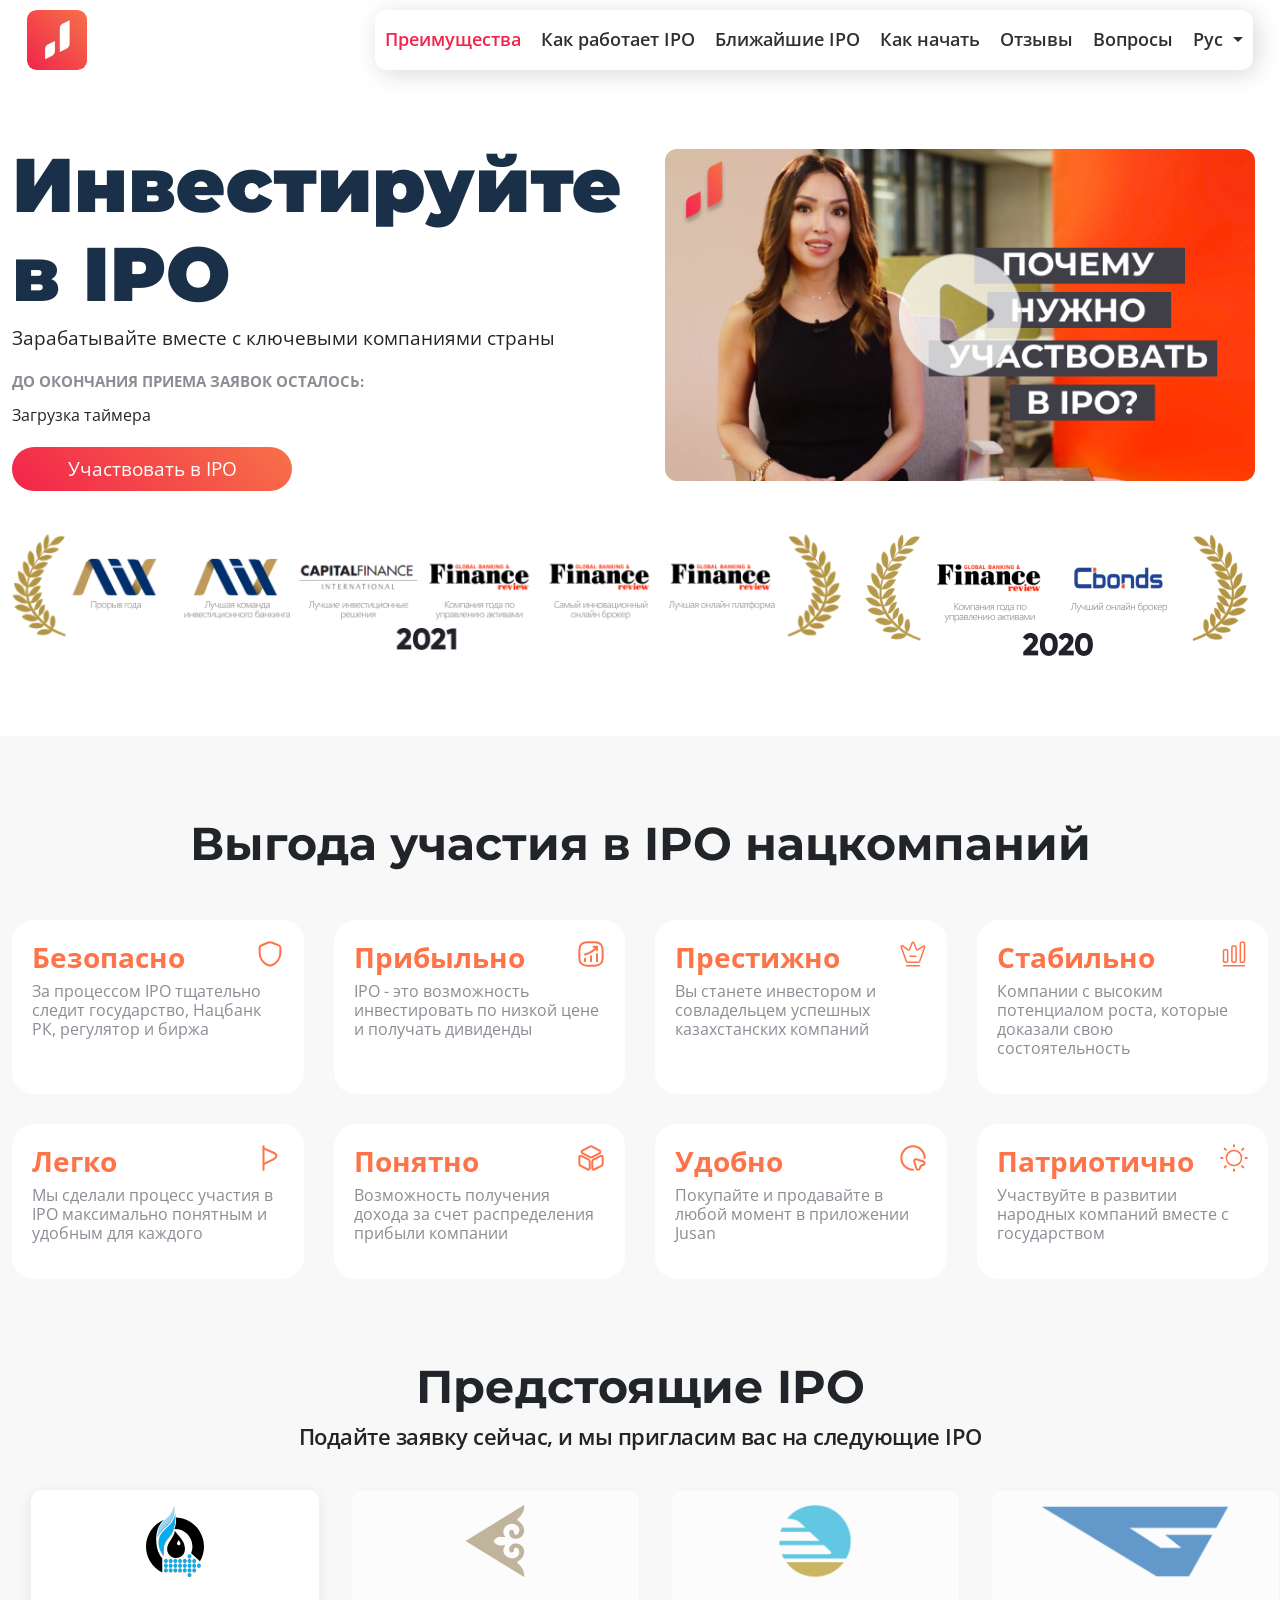
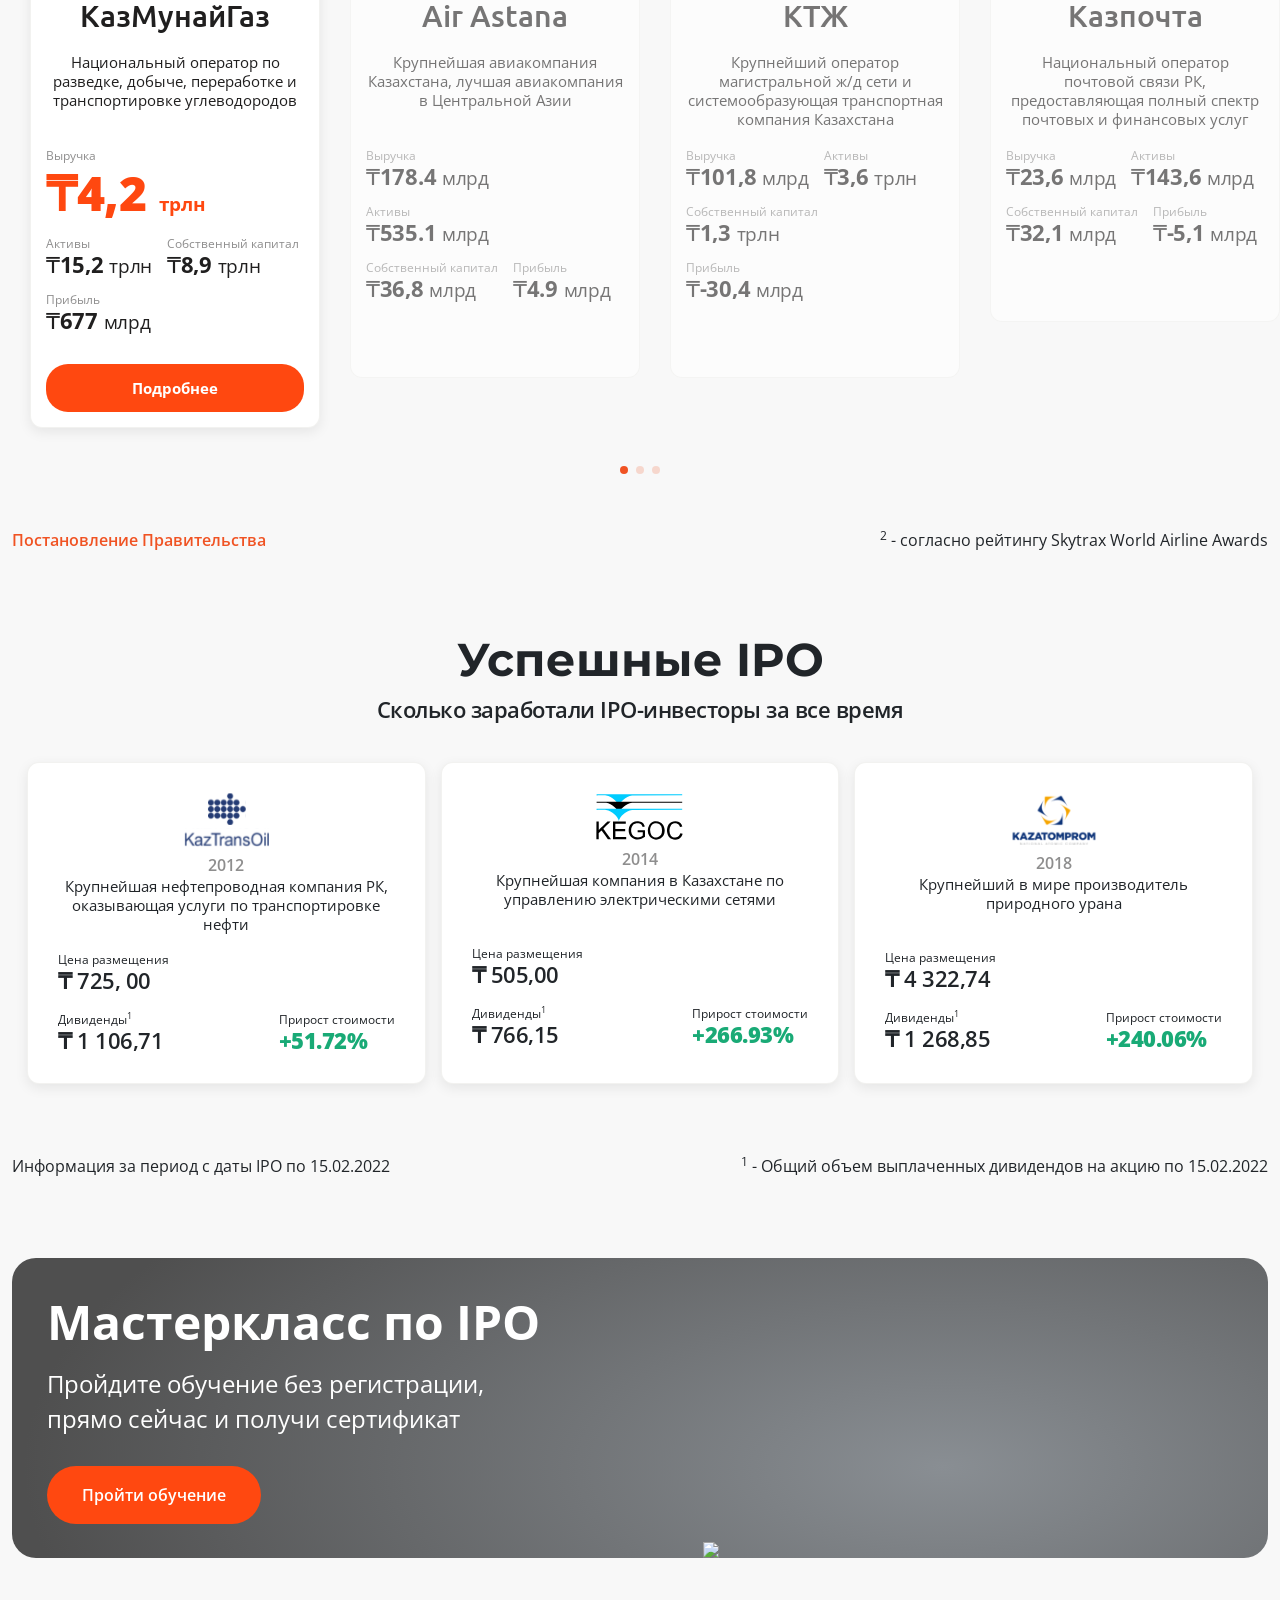
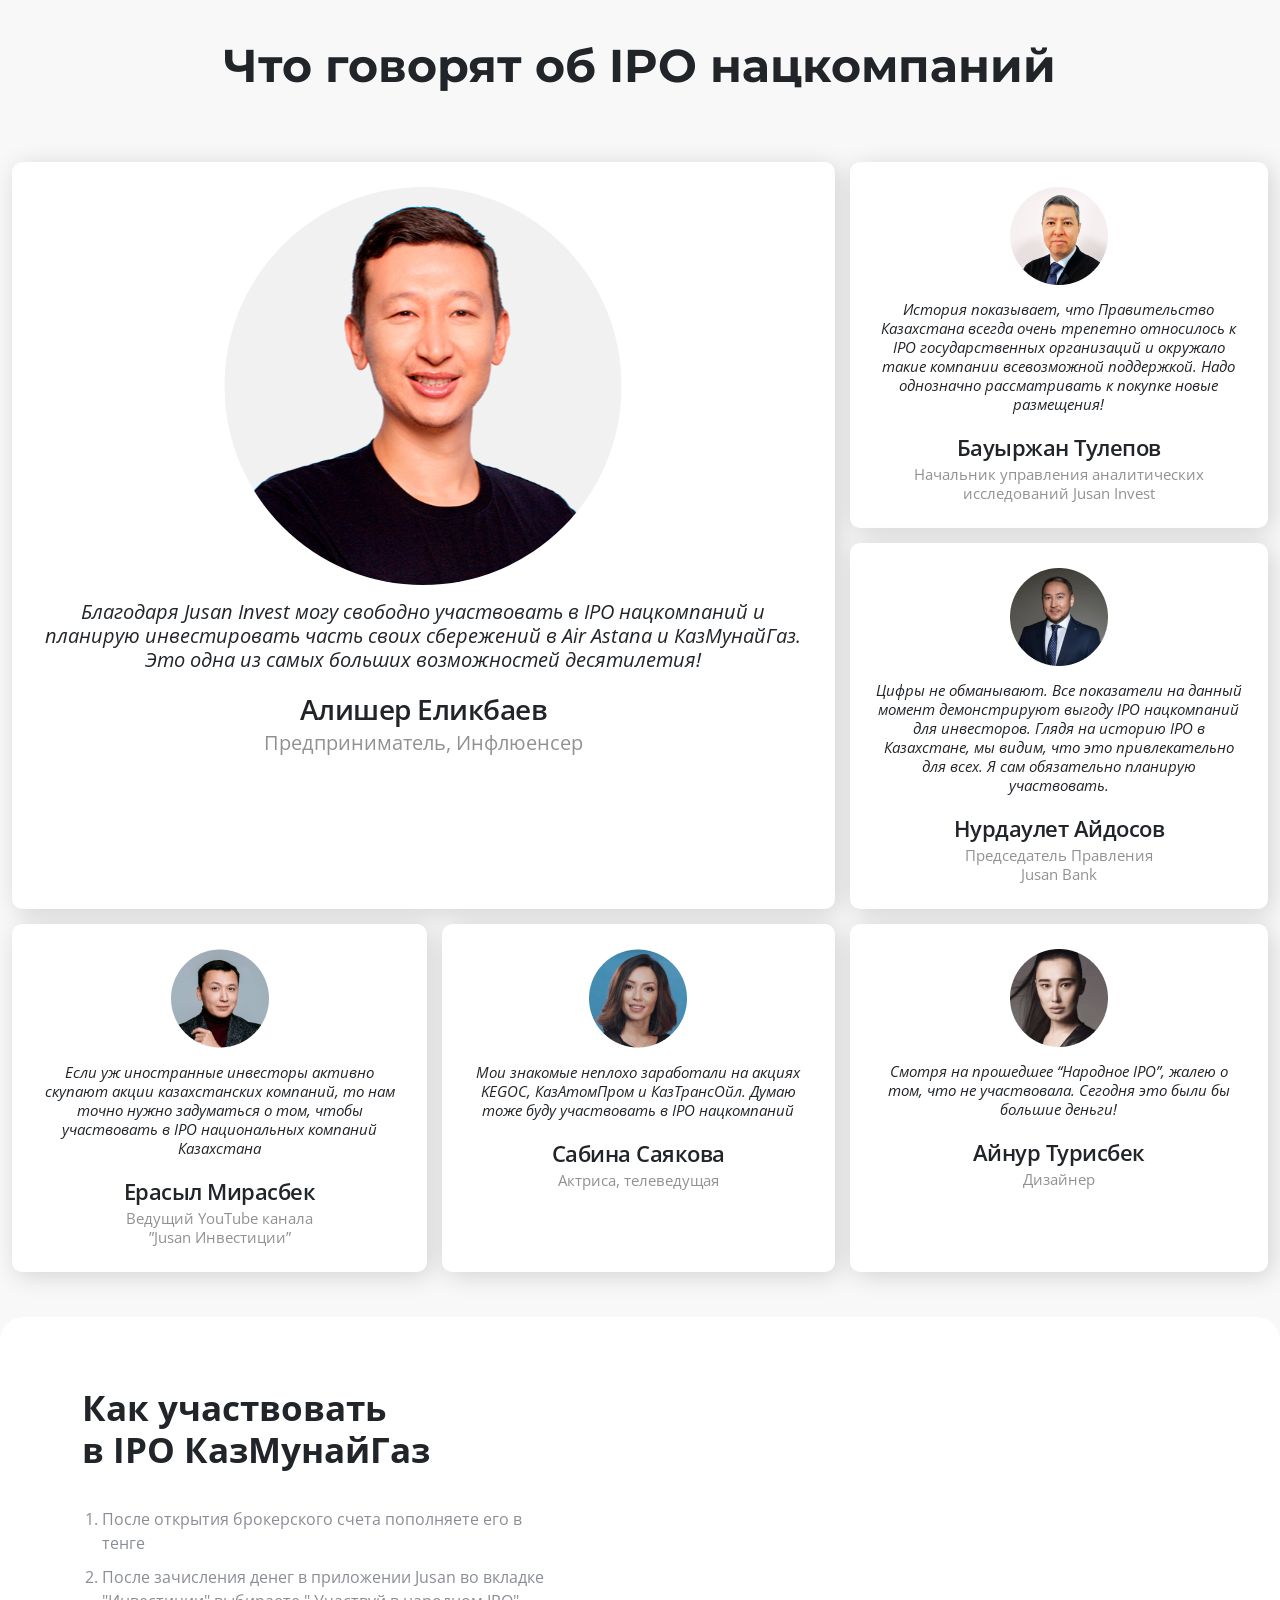
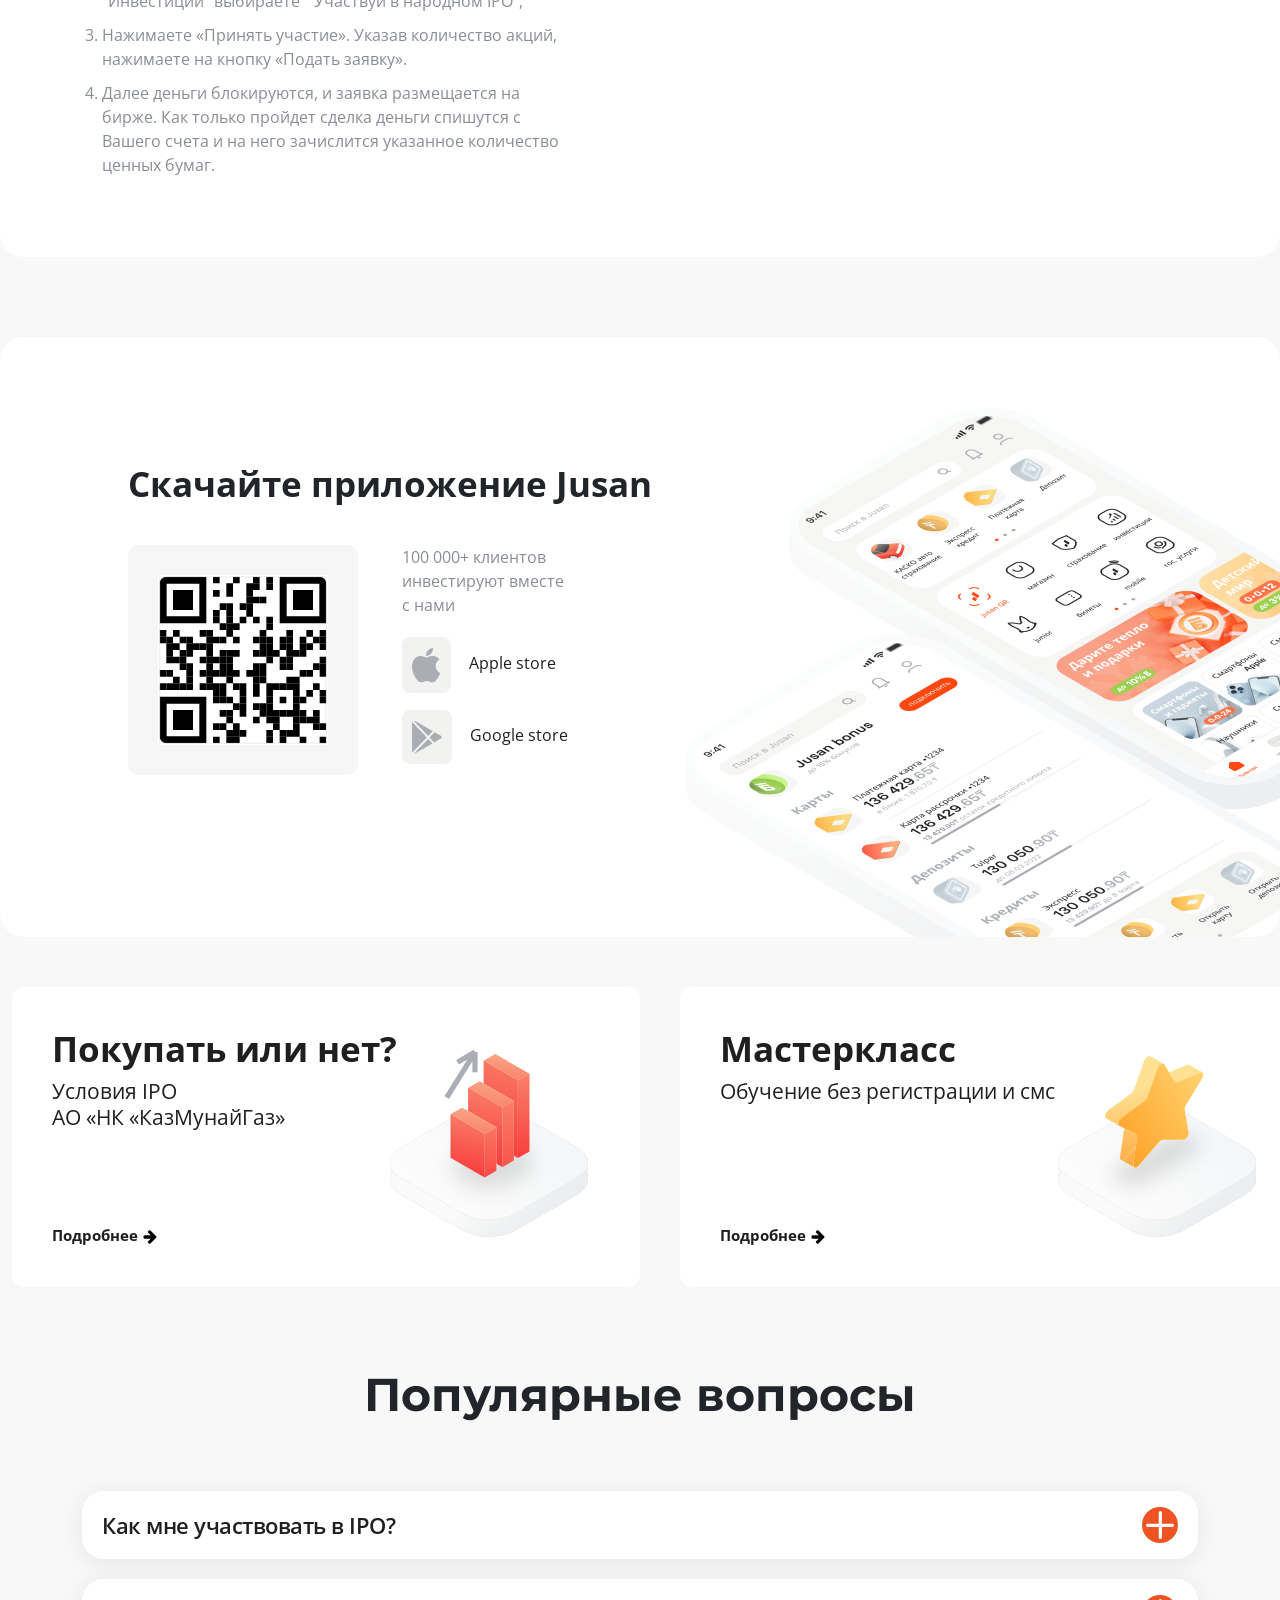
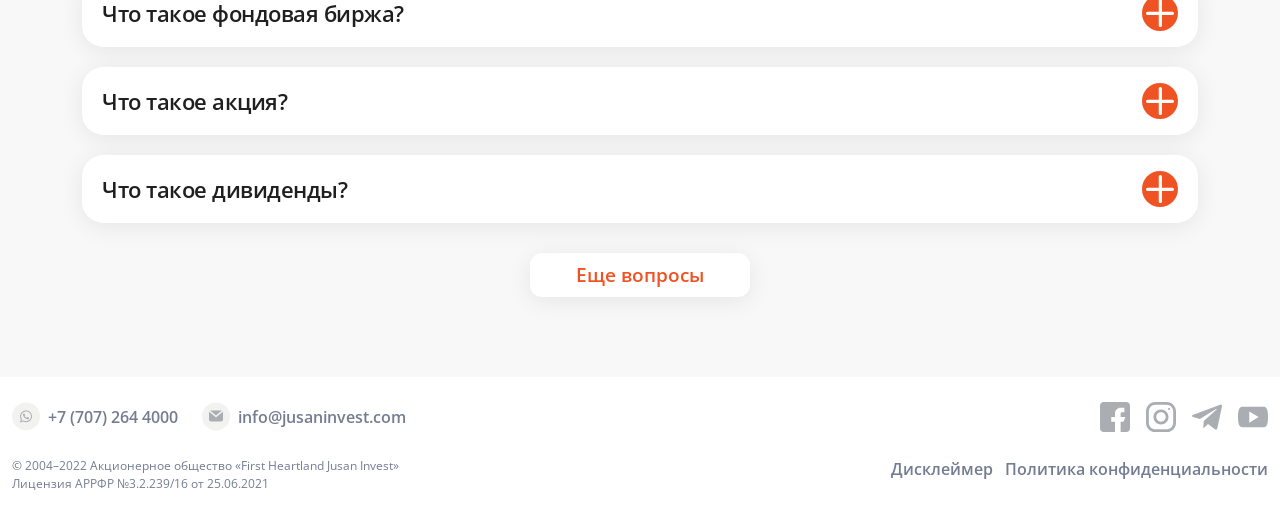
==== index.html @ 0bd51631 "countcountdown up" ====
<!DOCTYPE html>
<html lang="ru">
<head>
    <meta charset="UTF-8">
    <meta http-equiv="X-UA-Compatible" content="IE=edge">
    <meta name="viewport" content="width=device-width, initial-scale=1.0">
	<title>IPO АО «Самрук-Қазына» | Инвестируйте в IPO в Казахстане вместе с Jusan Invest</title>
    <meta name="description" content="Участвуйте в народном IPO и зарабатывайте деньги вместе с ключевыми компаниями страны" />
    <link rel="shortcut icon" href="assets/images/logo/favicon.ico" type="image/png">    
    <link href="https://fonts.googleapis.com/css2?family=Montserrat:ital,wght@0,100;0,200;0,300;0,400;0,500;0,600;0,700;0,800;0,900;1,100;1,200;1,300;1,400;1,500;1,600;1,700;1,800;1,900&amp;family=Roboto:ital,wght@0,100;0,300;0,400;0,500;0,700;0,900;1,100;1,300;1,400;1,500;1,700;1,900&amp;display=swap" rel="stylesheet">
    <link href="https://fonts.googleapis.com/css2?family=Open+Sans:ital,wght@0,300;0,400;0,600;0,700;0,800;1,300;1,400;1,600;1,700;1,800&amp;family=Ubuntu:ital,wght@0,300;0,400;0,500;0,700;1,300;1,400;1,500;1,700&amp;display=swap" rel="stylesheet">
    <link rel="stylesheet" href="styles/fonts.css">
    <link rel="stylesheet" href="styles/menu.css">
    <link rel="stylesheet" href="styles/style.css">
    <link rel="stylesheet" href="styles/new-style.css">
    <link rel="stylesheet" href="styles/footer.css">
    <link href="https://cdn.jsdelivr.net/npm/bootstrap@5.0.2/dist/css/bootstrap.min.css" rel="stylesheet" integrity="sha384-EVSTQN3/azprG1Anm3QDgpJLIm9Nao0Yz1ztcQTwFspd3yD65VohhpuuCOmLASjC" crossorigin="anonymous">
    <!-- Link Swiper's CSS -->
    <link rel="stylesheet" href="https://unpkg.com/swiper/swiper-bundle.min.css"/>

</head>

<body>
    <header>
    <!-- start header -->
        <div class="container-fluid">
            <div class="grt-menu-row">
                <div class="grt-menu-logo">
                    <a href="/" class="grt-logo"><img src="assets/images/logo/logo-header.svg"></a>
                </div>
                <div class="grt-menu-right">
                    <nav>
                        <button class="grt-mobile-button">
                            <span class="line1"></span><span class="line2"></span><span class="line3"></span>
                        </button>
                        <ul class="grt-menu">
                            <li><a href="#benefits">Преимущества</a></li>
                            <li><a href="#how">Как работает IPO</a></li>
                            <li><a href="#forthcoming">Ближайшие IPO</a></li>
                            <!-- <li><a href="#study">Обучение</a></li> -->
                            <li><a href="#start">Как начать</a></li>								
                            <li><a href="#review">Отзывы</a></li>								
                            <li><a href="#faq">Вопросы</a></li>
                            <li class="dropdown-mobile">
                                <a class="dropdown-item active-drop" href="/">Рус</a>
                                <a class="dropdown-item" href="/kz/">Қаз</a>
                            </li>
                            <li class="dropdown">
                                <a class="dropdown-toggle" type="button" id="dropdownMenuButton1" data-bs-toggle="dropdown" aria-expanded="false">
                                Рус
                                </a>
                                <ul class="dropdown-menu" aria-labelledby="dropdownMenuButton1">
                                <li><a class="dropdown-item" href="/kz/">Қаз</a></li>
                                </ul>
                            </li>
                        </ul>
                    </nav>
                </div>
            </div>
        </div>
    </header>
	
    <section class="ji-section" id="benefits" style="padding-bottom:80px;">
        <div class="container-fluid ji-pt-60">
            <div class="row align-items-center">
                <div class="col-md-6">
                    <h1 class="ji-title-h1 ji-text-blue">Инвестируйте в IPO</h1>
                    <div class="ji-text-21 ji-mb-20">
                        Зарабатывайте вместе с ключевыми компаниями страны
                    </div>
                    <div class="darkGrey txt-amount title-countdown"><strong style="text-transform: uppercase;">До окончания приема заявок осталось:</strong></div>
                      <div>Загрузка таймера</div>
                    <a href="#start" class="ji-button ji-text-21 m-button">Участвовать в IPO</a>
                </div>
                <div class="col-md-6">
                   <div class="ji-image">
                       <!-- Button trigger modal -->
                       <button type="button" class="btn" data-bs-toggle="modal" data-bs-target="#exampleModal">
                      
    <img src="assets/images/why-us.png" class=" ji-image" alt="why-us">
    <img src="assets/images/play.png" class="ji-play-icon" alt="icon-play">
                      </button>
                   </div>
                </div>
            </div>

            <!-- awards -->
            <div class="ji-pt-30">
                <div class="ji-awards-pc d-none d-md-block">
                    <div class="row">
                        <div class="col-sm-8"><img src="assets/images/2021.png" alt="award"></div>
                        <div class="col-sm-4"><img src="assets/images/2020.png" alt="award"></div>
                    </div>
                </div>
                <div class="swiper mySwiper2 d-block d-md-none">
                    <div class="swiper-wrapper ji-awards">
                        <div class="swiper-slide ji-awards__item">
                            <img class="ji-awards__img" src="../assets/images/award-1.png" alt="Awards">
                            <!-- <div class="ji-awards__text">Прорыв года</div> -->
                        </div>
                        <div class="swiper-slide ji-awards__item">
                            <img class="ji-awards__img" src="../assets/images/award-2.png" alt="Awards">
                        </div>
                        <div class="swiper-slide ji-awards__item">
                            <img class="ji-awards__img" src="../assets/images/award-3.png" alt="Awards">
                        </div>
                        <div class="swiper-slide ji-awards__item">
                            <img class="ji-awards__img" src="../assets/images/award-4.png" alt="Awards">
                        </div>
                        <div class="swiper-slide ji-awards__item">
                            <img class="ji-awards__img" src="../assets/images/award-5.png" alt="Awards">
                        </div>
                        <div class="swiper-slide ji-awards__item">
                            <img class="ji-awards__img" src="../assets/images/award-6.png" alt="Awards">
                        </div>
                        <div class="swiper-slide ji-awards__item">
                            <img class="ji-awards__img" src="../assets/images/award-7.png" alt="Awards">
                        </div>
                        <div class="swiper-slide ji-awards__item">
                            <img class="ji-awards__img" src="../assets/images/award-8.png" alt="Awards">
                        </div>
                    </div>
                    <div class="swiper-pagination"></div>
                </div>
            </div>
            
        </div>
    </section>
   
    <!-- benefits -->
    <section class="ji-section ji-bg-gray" id="how">
        <div class="container-fluid">
            <h2 class="ji-title-h2 text-center">
                Выгода участия в IPO нацкомпаний
            </h2>
            <div class="ji-benefits ji-pt-30">
                <div class="ji-benefits__item">
                    <div>
                        <h3 class="ji-title">Безопасно<img src="assets/images/safely.svg" alt="Benefits"></h3>
                        <p class="ji-text-p ji-text-grey_cl">За процессом IPO тщательно следит государство, Нацбанк РК, регулятор и биржа</p>
                    </div>
                </div>
                <div class="ji-benefits__item">
                    <div>
                        <h3 class="ji-title">Прибыльно<img src="assets/images/profitable.svg" alt="Benefits"></h3>
                        <p class="ji-text-p ji-text-grey_cl">IPO - это возможность инвестировать по низкой цене и получать дивиденды</p>
                    </div>
                </div>
                <div class="ji-benefits__item">
                    <div>
                        <h3 class="ji-title">Престижно<img src="assets/images/prestigious.svg" alt="Benefits"></h3>
                        <p class="ji-text-p ji-text-grey_cl">Вы станете инвестором и совладельцем успешных казахстанских компаний</p>
                    </div>
                </div>
                <div class="ji-benefits__item">
                    <div>
                        <h3 class="ji-title">Стабильно<img src="assets/images/stable.svg" alt="Benefits"></h3>
                        <p class="ji-text-p ji-text-grey_cl">Компании с высоким потенциалом роста, которые доказали свою состоятельность</p>
                    </div>
                </div>
                <div class="ji-benefits__item">
                    <div>
                        <h3 class="ji-title">Легко<img src="assets/images/easily.svg" alt="Benefits"></h3>
                        <p class="ji-text-p ji-text-grey_cl">Мы сделали процесс участия в IPO максимально понятным и удобным для каждого</p>
                    </div>
                </div>
                <div class="ji-benefits__item">
                    <div>
                        <h3 class="ji-title">Понятно <img src="assets/images/clear.svg" alt="Benefits"></h3>
                        <p class="ji-text-p ji-text-grey_cl">Возможность получения дохода за счет распределения прибыли компании</p>
                    </div>
                </div>
                <div class="ji-benefits__item">
                    <div>
                        <h3 class="ji-title">Удобно <img src="assets/images/comfortable.svg" alt="Benefits"></h3>
                        <p class="ji-text-p ji-text-grey_cl">Покупайте и продавайте в любой момент в приложении Jusan</p>
                    </div>
                </div>
                <div class="ji-benefits__item">
                    <div>
                        <h3 class="ji-title">Патриотично <img src="assets/images/patriotic.svg" alt="Benefits"></h3>
                        <p class="ji-text-p ji-text-grey_cl">Участвуйте в развитии народных компаний вместе с государством</p>
                    </div>
                </div>
            </div>
        </div>
    </section>

    <!-- forthcoming -->
    <section class="ji-section ji-bg-gray" id="forthcoming">
        <h2 class="ji-title-h2 text-center">
            Предстоящие IPO
        </h2>
        <div class="ji-subtitle-24 text-center ji-plr-15px">
            Подайте заявку сейчас, и мы пригласим вас на следующие IPO
        </div>
        
        <!-- <div class="ji-forthcoming"> -->
            <div class="swiper mySwiper swiper-initialized swiper-horizontal swiper-pointer-events swiper-backface-hidden">
                <div class="swiper-wrapper" id="swiper-wrapper-afa2a7c457cae548" aria-live="polite" style="transform: translate3d(0px, 0px, 0px); transition-duration: 0ms;">
                    <div class="swiper-slide ji-forthcoming__item swiper-slide-active" role="group" aria-label="2 / 6" style="width: 341.25px;">
                        <a href="#start" class="ji-companies ji-companies-active">
                            <div class="ji-mb-20 text-center">
                                <img class="ji-mb-20 ji-companies__logo" src="assets/images/forthcoming-3.svg" alt="logo">
                                <h3 class="ji-title-h3 ji-mb-20">КазМунайГаз</h3>
                                <p class="ji-companies-text ji-text-p">Национальный оператор по разведке, добыче, переработке и транспортировке углеводородов</p>
                            </div>
                            <div class="ji-companies__info">
                                <div class="ji-companies__number">
                                    <div class="ji-text-small ji-text-grey"> Выручка </div>
                                    <div class="ji-24-light ji_red"> ₸<b>4,2</b> <span class="ji-text-21">трлн</span></div>
                                </div>
                                <div class="ji-companies__number">
                                    <div class="ji-text-small ji-text-grey"> Активы </div>
                                    <div class="ji-24-light">₸<b>15,2</b> <span class="ji-text-21">трлн</span> </div>
                                </div>
                                <div class="ji-companies__number">
                                    <div class="ji-text-small ji-text-grey"> Собственный капитал </div>
                                    <div class="ji-24-light"> ₸<b>8,9</b> <span class="ji-text-21">трлн</span> </div>
                                </div>
                                <div class="ji-companies__number">
                                    <div class="ji-text-small ji-text-grey text-left">Прибыль</div>
                                    <div class="ji-24-light"> ₸<b>677</b> <span class="ji-text-21"> млрд</span> </div>
                                </div>
                            </div>
                            <div class="ji-companies__btn ji-mt-30">
                               Подробнее
                            </div>
                        </a>
                    </div>
                    <div class="swiper-slide ji-forthcoming__item swiper-slide-next" role="group" aria-label="1 / 6" style="width: 341.25px; opacity: 60%;">
                        <a href="#start" class="ji-companies">
                            <div class="ji-mb-20 text-center">
                                <img class="ji-mb-20 ji-companies__logo" src="assets/images/forthcoming-2.svg" alt="logo">
                                <h3 class="ji-title-h3 ji-mb-20">Air Astana</h3>
                                <p class="ji-companies-text ji-text-p">Крупнейшая авиакомпания Казахстана, лучшая авиакомпания в Центральной Азии</p>
                            </div>
                            <div class="ji-companies__info">
                                <div class="ji-companies__number">
                                    <div class="ji-text-small ji-text-grey"> Выручка </div>
                                    <div class="ji-24-light"> ₸<b>178.4</b> <span class="ji-text-21">млрд </span></div> 
                                </div>
                                <div class="ji-companies__number">
                                    <div class="ji-text-small ji-text-grey"> Активы </div>
                                    <div class="ji-24-light"> ₸<b>535.1</b>  <span class="ji-text-21">млрд</span> </div>
                                </div>
                            </div>
                            <div class="ji-companies__info" style="padding-top: 15px;">
                                <div class="ji-companies__number">
                                    <div class="ji-text-small ji-text-grey"> Собственный капитал </div>
                                    <div class="ji-24-light"> ₸<b>36,8</b>  <span class="ji-text-21">млрд</span></div>
                                </div>
                                <div class="ji-companies__number">
                                    <div class="ji-text-small ji-text-grey"> Прибыль </div>
                                    <div class="ji-24-light"> ₸<b>4.9</b> <span class="ji-text-21">млрд</span></div>
                                </div>
                            </div>
                            <div class="ji-companies__btn ji-mt-30">
                                <!--Подробнее-->
                            </div>
                        </a>
                    </div>                    
                    <div class="swiper-slide ji-forthcoming__item" role="group" aria-label="3 / 6" style="width: 341.25px; opacity: 60%;">
                        <a href="#start" class="ji-companies">
                            <div class="ji-mb-20 text-center">
                                <img class="ji-mb-20 ji-companies__logo" src="assets/images/Kazakhstan_Temir_Zholy_Logo.svg" alt="logo">
                                <h3 class="ji-title-h3 ji-mb-20">КТЖ</h3>
                                <p class="ji-companies-text ji-text-p">Крупнейший оператор магистральной ж/д сети и системообразующая транспортная компания Казахстана</p>
                            </div>
                            <div class="ji-companies__info">
                                <div class="ji-companies__number">
                                    <div class="ji-text-small ji-text-grey"> Выручка</div>
                                    <div class="ji-24-light"> ₸<b>101,8</b> <span class="ji-text-21">млрд</span> </div>
                                </div>
                                <div class="ji-companies__number">
                                    <div class="ji-text-small ji-text-grey"> Активы </div>
                                    <div class="ji-24-light">₸<b>3,6</b> <span class="ji-text-21">трлн</span> </div>
                                </div>
                                <div class="ji-companies__number">
                                    <div class="ji-text-small ji-text-grey"> Собственный капитал</div>
                                    <div class="ji-24-light">₸<b>1,3</b> <span class="ji-text-21">трлн</span> </div>
                                </div>
                                <div class="ji-companies__number">
                                    <div class="ji-text-small ji-text-grey"> Прибыль </div>
                                    <div class="ji-24-light">₸<b>-30,4</b>  <span class="ji-text-21"> млрд </span> </div>
                                </div>
                            </div>
                            <div class="ji-companies__btn ji-mt-30">
                                <!--Ожидается в 2023-->
                            </div>
                        </a>
                    </div>            
                    <div class="swiper-slide ji-forthcoming__item" role="group" aria-label="4 / 6" style="width: 341.25px; opacity: 60%;">
                        <a href="#start" class="ji-companies">
                            <div class="ji-mb-20 text-center">
                                <img class="ji-mb-20 ji-companies__logo" src="assets/images/kazpost.svg" alt="logo">
                                <h3 class="ji-title-h3 ji-mb-20">Казпочта</h3>
                                <p class="ji-companies-text ji-text-p">Национальный оператор почтовой связи РК, предоставляющая полный спектр почтовых и финансовых услуг</p>
                            </div>
                            <div class="ji-companies__info">
                                <div class="ji-companies__number">
                                    <div class="ji-text-small ji-text-grey"> Выручка</div>
                                    <div class="ji-24-light"> ₸<b>23,6</b> <span class="ji-text-21">млрд</span></div>
                                </div>
                                <div class="ji-companies__number">
                                    <div class="ji-text-small ji-text-grey"> Активы </div>
                                    <div class="ji-24-light"> ₸<b>143,6</b> <span class="ji-text-21">млрд</span> </div>
                                </div>
                                <div class="ji-companies__number">
                                    <div class="ji-text-small ji-text-grey"> Собственный капитал</div>
                                    <div class="ji-24-light"> ₸<b>32,1</b> <span class="ji-text-21">млрд</span> </div>
                                </div>
                                <div class="ji-companies__number">
                                    <div class="ji-text-small ji-text-grey"> Прибыль </div>
                                    <div class="ji-24-light"> ₸<b>-5,1</b> <span class="ji-text-21">млрд</span> </div>
                                </div>
                            </div>
                            <div class="ji-companies__btn ji-mt-30">
                                <!--Ожидается в 2023-->
                            </div>
                        </a>
                    </div>            
                    <div class="swiper-slide ji-forthcoming__item" role="group" aria-label="5 / 6" style="width: 341.25px; opacity: 60%;">
                        <a href="#start" class="ji-companies">
                            <div class="ji-mb-20 text-center">
                                <img class="ji-mb-20 ji-companies__logo" src="assets/images/forthcoming-1.svg" alt="logo">
                                <h3 class="ji-title-h3 ji-mb-20">QazaqGaz</h3>
                                <p class="ji-companies-text ji-text-p">Основная газовая компания РК с крупнейшей в центрально-азиатском регионе газотранспортной сетью</p>
                            </div>
                            <div class="ji-companies__info">
                                <div class="ji-companies__number">
                                    <div class="ji-text-small ji-text-grey"> Выручка </div>
                                    <div class="ji-24-light"> ₸<b>99,5</b> <span class="ji-text-21">млрд</span> </div>
                                </div>
                                <div class="ji-companies__number">
                                    <div class="ji-text-small ji-text-grey"> Активы </div>
                                    <div class="ji-24-light">₸<b>3,1</b> <span class="ji-text-21">трлн</span> </div>
                                </div>
                                <div class="ji-companies__number">
                                    <div class="ji-text-small ji-text-grey"> Собственный капитал </div>
                                    <div class="ji-24-light"> ₸<b>1,98</b> <span class="ji-text-21">трлн</span>  </div>
                                </div>
                                <div class="ji-companies__number">
                                    <div class="ji-text-small ji-text-grey"> Прибыль</div>
                                    <div class="ji-24-light"> ₸<b>193,8</b> <span class="ji-text-21">млрд</span> </div>
                                </div>
                            </div>
                            <div class="ji-companies__btn ji-mt-30">
                                 <!--Ожидается в 2023-->
                            </div>
                        </a>
                    </div>
                    <div class="swiper-slide ji-forthcoming__item" role="group" aria-label="6 / 6" style="width: 341.25px; opacity: 60%;">
                        <a href="#start" class="ji-companies">
                            <div class="ji-mb-20 text-center">
                                <img class="ji-mb-20 ji-companies__logo" src="assets/images/samruk.svg" alt="logo">
                                <h3 class="ji-title-h3 ji-mb-20">СамрукЭнерго</h3>
                                <p class="ji-companies-text ji-text-p">Крупнейший многопрофильный энергетический холдинг по управлению электроэнергетическими активами в РК</p>
                            </div>
                            <div class="ji-companies__info">
                                <div class="ji-companies__number">
                                    <div class="ji-text-small ji-text-grey"> Выручка </div>
                                    <div class="ji-24-light"> ₸<b>49,5</b> <span class="ji-text-21">млрд</span> </div>
                                </div>
                                <div class="ji-companies__number">
                                    <div class="ji-text-small ji-text-grey"> Активы </div>
                                    <div class="ji-24-light">₸<b>933,5</b> <span class="ji-text-21">млрд</span> </div>
                                </div>
                                <div class="ji-companies__number">
                                    <div class="ji-text-small v"> Собственный капитал </div>
                                    <div class="ji-24-light"> ₸<b>523,1</b> <span class="ji-text-21">млрд</span>  </div>
                                </div>
                                <div class="ji-companies__number">
                                    <div class="ji-text-small ji-text-grey">Прибыль </div>
                                    <div class="ji-24-light"> ₸<b>22,4</b> <span class="ji-text-21">млрд</span> </div>
                                </div>
                            </div>
                            <div class="ji-companies__btn ji-mt-30">
                               <!--Ожидается в 2023-->
                            </div>
                        </a>
                    </div>
                </div>
                <div class="swiper-pagination swiper-pagination-clickable swiper-pagination-bullets swiper-pagination-horizontal"><span class="swiper-pagination-bullet swiper-pagination-bullet-active" tabindex="0" role="button" aria-label="Go to slide 1" aria-current="true"></span><span class="swiper-pagination-bullet" tabindex="0" role="button" aria-label="Go to slide 2"></span><span class="swiper-pagination-bullet" tabindex="0" role="button" aria-label="Go to slide 3"></span></div>
            <span class="swiper-notification" aria-live="assertive" aria-atomic="true"></span></div>
        <div class="container-fluid">
            <div class="d-flex justify-content-between align-items-end ji-under-grid">
                    <div class="ji-pt-30">
                        <a class="ji-link" href="https://www.akorda.kz/ru/prezident-kasym-zhomart-tokaev-provel-rasshirennoe-zasedanie-soveta-po-upravleniyu-mezhdunarodnym-finansovym-centrom-astana-161551" target="_blank">Постановление Правительства</a>
                    </div>                  
                    <div>
                        <sup>2</sup> - согласно рейтингу Skytrax World Airline Awards
                    </div>
            </div>
        </div>
    </section>

    <!-- success -->
    <section class="ji-bg-gray ji-section">
        <h2 class="ji-title-h2 text-center">Успешные IPO</h2>
        <div class="ji-subtitle-24 text-center ji-plr-15px">
            Сколько заработали IPO-инвесторы за все время
        </div>
        <div class="container-fluid">

        <div class="ji-success ji-pt-30 ji-pb-30">
            <div class="ji-success__item ji-companies ji-companies-active">
                <div class="text-center">
                    <!--<img src="assets/images/kazTransOil-graph.png" alt="graph">-->
                    <img src="assets/images/kazTransOil.svg" alt="logo">
                    <div class="ji-text-gray">2012</div>
                    <p class="ji-companies-text ji-text-p">Крупнейшая нефтепроводная компания РК, оказывающая услуги по транспортировке нефти </p>
                </div>
                
                <div class="ji-companies__info ji-mb-20">
                    <div class="ji-companies__number">
                        <div class="ji-text-small"> Цена размещения </div>
                        <div class="ji-subtitle-24">₸ 725, 00 </div>
                    </div>
                    <div class="ji-companies__number">
                      
                    </div>
                </div>
                <div class="ji-companies__info">
                    <div class="ji-companies__number">
                        <div class="ji-text-small"> Дивиденды<sup>1</sup> </div>
                        <div class="ji-subtitle-24"> ₸ 1 106,71 </div>
                    </div>
                    <div class="ji-companies__number">
                        <div class="ji-text-small"> Прирост стоимости </div>
                        <div class="ji-subtitle-24 ji-text-green"> <b>+51.72%</b> </div>
                    </div>
                </div>
            </div>
            <div class="ji-success__item ji-companies ji-companies-active">
                <div class="text-center">
                    <!--<img src="assets/images/kegoc-graph.png" alt="graph">-->
                    <img src="assets/images/kegoc.svg" alt="logo">
                    <div class="ji-text-gray">2014</div>
                    <p class="ji-companies-text ji-text-p">Крупнейшая компания в Казахстане по управлению электрическими сетями</p>
                </div>
                <div class="ji-companies__info ji-mb-20">
                    <div class="ji-companies__number">
                        <div class="ji-text-small"> Цена размещения </div>
                        <div class="ji-subtitle-24">₸ 505,00 </div>
                    </div>
                    <div class="ji-companies__number">
                      
                    </div>
                </div>
                <div class="ji-companies__info">
                    <div class="ji-companies__number">
                        <div class="ji-text-small"> Дивиденды<sup>1</sup> </div>
                        <div class="ji-subtitle-24"> ₸ 766,15 </div>
                    </div>
                    <div class="ji-companies__number">
                        <div class="ji-text-small"> Прирост стоимости </div>
                        <div class="ji-subtitle-24 ji-text-green"> <b>+266.93% </b> </div>
                    </div>
                </div>
            </div>
            <div class="ji-success__item ji-companies ji-companies-active">
                <div class="text-center">                    
                    <!-- <img src="assets/images/kazatomprom-graph.png" alt="graph"> -->
                    <img src="assets/images/kazatomprom.svg" alt="logo">
                    <div class="ji-text-gray">2018</div>
                    <p class="ji-companies-text ji-text-p">Крупнейший в мире производитель природного урана</p>
                </div>
                <div class="ji-companies__info ji-mb-20">
                    <div class="ji-companies__number">
                        <div class="ji-text-small"> Цена размещения </div>
                        <div class="ji-subtitle-24">₸ 4 322,74 </div>
                    </div>
                    <div class="ji-companies__number">
                      
                    </div>
                </div>
                <div class="ji-companies__info">
                    <div class="ji-companies__number">
                        <div class="ji-text-small"> Дивиденды<sup>1</sup> </div>
                        <div class="ji-subtitle-24">₸ 1 268,85 </div>
                    </div>
                    <div class="ji-companies__number">
                        <div class="ji-text-small"> Прирост стоимости </div>
                        <div class="ji-subtitle-24 ji-text-green"> <b>+240.06% </b> </div>
                    </div>
                </div>
            </div>
            <!-- <div class="ji-success__item ji-companies ji-companies-active">
                <div class="ji-mb-20 text-center">
                    <img src="assets/images/kaspi-graph.png" alt="graph">
                    <img src="assets/images/kaspi.svg" alt="logo">
                    <div class="ji-text-gray">2020</div>
                    <p class="ji-companies-text ji-text-p">Крупнейший транспортировщик электричества в Казахстане с колоссальным потенциалом роста</p>
                </div>
                <div class="ji-companies__info">
                    <div class="ji-companies__number">
                        <div class="ji-text-small"> Дивиденды </div>
                        <div class="ji-subtitle-24"> ₸ XX,YY </div>
                    </div>
                    <div class="ji-companies__number">
                        <div class="ji-text-small"> Прирост стоимости </div>
                        <div class="ji-subtitle-24 ji-text-green"> +154.81% </div>
                    </div>
                </div>
            </div> -->
        </div>
        </div>
        <div class="container-fluid">
            <div class="d-flex justify-content-between align-items-end ji-under-grid">
                    <div class="ji-pt-30">
                        Информация за период с даты IPO по 15.02.2022
                    </div>                  
                    <div>
                        <sup>1</sup> - Общий объем выплаченных дивидендов на акцию по 15.02.2022
                    </div>
            </div>
        </div>
    </section>

    <section class="ji-section ji-bg-gray">
        <div class="container-fluid">
            <div class="home-services-wrapper">
                <a href="https://edu.jusaninvest.kz/" class="services-section-item" id="services-section-item-1" target="_blank">
                <div class="services-section-item-top"><h3 class="service-title fw-bold">Мастеркласс по IPO</h3>
                    <div class="service-subtitle in-service-subtitle">Пройдите обучение без регистрации, 
                        прямо сейчас и получи сертификат</div>
                </div>
            <div class="in-service-item-btn"> Пройти обучение</div>
            <img src="https://jusan.kz/file-server/filename?dir=services&amp;filename=business.webp" class="services-pic"></a>
          </div>
        </div>
      </section>

    <!-- study -->
    <!-- <section class="ji-section" id="study">
        <div class="ji-study">
            <div class="d-flex align-items-center justify-content-between">
                <div class="offset-lg-2 col-lg-4 offset-md-0 col-md-6">
                    <h2 class="ji-title-h2 ji-mb-20">Обучение инвестированию</h2>
                    <ul class="ji-mb-20 ji-subtitle-24">
                        <li>Пройди бесплатный курс в Jusan Academy,</li>
                        <li> Получи сертификат о прохождении курса</li>
                        <li>Заработай ценные бумаги в подарок</li>
                    </ul>
                    <a href="#form" class="ji-button"><b>Оставить заявку</b></a>
                </div>
                <div class="col-lg-6 col-md-6" style="text-align: right;">
                    <picture>
                        <source srcset="assets/images/certificate.png" media="(min-width:768px)">
                        <source srcset="assets/images/certificate-1.png" media="(max-width:768px)">
                        <img src="image.png" alt="phonesGroup">
                    </picture>
                </div>
            </div>
        </div>
    </section> -->

    <!-- review -->
    <section class="ji-section ji-bg-gray" id="review">
        <div class="container-fluid">
            <h2 class="ji-title-h2 text-center ji-plr-15px">Что говорят об IPO нацкомпаний</h2>
             <div class="ji-review ji-pt-60">
                <div class="ji-review__item ji-review__item-1">
                    <div class="ji-review__img"><img src="assets/images/avatar/elikbaev.svg" alt="avatar" /> </div>
                    <div class="ji-text-p">
                        <i>Благодаря Jusan Invest могу свободно участвовать в IPO нацкомпаний и планирую инвестировать часть своих сбережений в Air Astana и КазМунайГаз. Это одна из самых больших возможностей десятилетия!</i>
                    </div>
                    <div class="ji-subtitle-24">Алишер Еликбаев</div>
                    <div class="ji-text-p ji-text-grey">Предприниматель, Инфлюенсер</div>
                </div>
                <div class="ji-review__item ji-review__item-2">
                    <div class="ji-review__img"> <img src="assets/images/avatar/tulepov.png" alt="avatar"> </div>
                    <div class="ji-text-p">
                        <i>История показывает, что Правительство Казахстана всегда очень трепетно относилось к IPO государственных организаций и окружало такие компании всевозможной поддержкой. Надо однозначно рассматривать к покупке новые размещения!</i>
                    </div>
                    <div class="ji-subtitle-24">Бауыржан Тулепов</div>
                    <div class="ji-text-p ji-text-grey">Начальник управления аналитических <br> исследований Jusan Invest</div>
                </div>
                <div class="ji-review__item ji-review__item-3">
                    <div>
                        <div class="ji-review__img"> <img src="assets/images/avatar/aidossov.png" alt="avatar"> </div>
                    <div class="ji-text-p">
                        <i>Цифры не обманывают. Все показатели на данный момент демонстрируют выгоду IPO нацкомпаний для инвесторов. Глядя на историю IPO в Казахстане, мы видим, что это привлекательно для всех. Я сам обязательно планирую участвовать.</i>
                    </div>
                    <div class="ji-subtitle-24">Нурдаулет Айдосов</div>
                    <div class="ji-text-p ji-text-grey">Председатель Правления <br> Jusan Bank</div>
                    </div>
                </div>
                <div class="ji-review__item ji-review__item-4">
                    <div class="ji-review__img"> <img src="assets/images/avatar/mirasbekov.png" alt="avatar"> </div>
                    <div class="ji-text-p">
                        <i>Если уж иностранные инвесторы активно скупают акции казахстанских компаний, то нам точно нужно задуматься о том, чтобы участвовать в IPO национальных компаний Казахстана</i>
                    </div>
                    <div class="ji-subtitle-24">Ерасыл Мирасбек</div>
                    <div class="ji-text-p ji-text-grey">Ведущий YouTube канала <br> ”Jusan Инвестиции”</div>
                </div>
                <div class="ji-review__item ji-review__item-5">
                    <div class="ji-review__img"> <img src="assets/images/avatar/sayakova.png" alt="avatar"> </div>
                    <div class="ji-text-p">
                        <i>Мои знакомые неплохо заработали на акциях KEGOC, КазАтомПром и КазТрансОйл. Думаю тоже буду участвовать в IPO нацкомпаний</i>
                    </div>
                    <div class="ji-subtitle-24">Сабина Саякова</div>
                    <div class="ji-text-p ji-text-grey">Актриса, телеведущая</div>
                </div>
                <div class="ji-review__item ji-review__item-6">
                    <div class="ji-review__img"> <img src="assets/images/avatar/turisbek.png" alt="avatar"> </div>
                    <div class="ji-text-p">
                        <i>Смотря на прошедшее “Народное IPO”, жалею о том, что не участвовала. Сегодня это были бы большие деньги!</i>
                    </div>
                    <div class="ji-subtitle-24">Айнур Турисбек</div>
                    <div class="ji-text-p ji-text-grey">Дизайнер</div>
                </div>
            </div>
        </div>
    </section>

    <!-- video -->
    <section class="ji-bg-gray" id="start">
        <div class="container-fluid ji-bg-gray bg-wht-color ">
            <div class="ji-inherit block-how">
                <div style="padding-right: 40px;">
                    <div class="fw-bold block-text-how">Как участвовать<br>в IPO КазМунайГаз</div>
                    <div>
                        <ol>
                            <li>После открытия брокерского счета пополняете его в тенге</li>
                            <li>После зачисления денег в приложении Jusan во вкладке "Инвестиции" выбираете " Участвуй в народном IPO", </li>
                            <li>Нажимаете «Принять участие». Указав количество акций, нажимаете на кнопку «Подать заявку». </li>
                            <li>Далее деньги блокируются, и заявка размещается на бирже. Как только пройдет сделка деньги спишутся с Вашего счета и на него зачислится указанное количество ценных бумаг. </li>
                        </ol>
                    </div>
                </div>
                <div class="video"><iframe src="https://www.youtube.com/embed/-T--1aZCr6A" title="Как участвовать в IPO КазМунайГаз в приложении Jusan" frameborder="0" allow="accelerometer; autoplay; clipboard-write; encrypted-media; gyroscope; picture-in-picture" allowfullscreen></iframe></div>
            </div>
          </div>
      </section>

        <!-- steps -->
       <!-- <section class="passage ji-bg-gray ji-section" id="start">
            <div class="container-fluid">
                <div class="ji-title-h2 text-center">Как участвовать в IPO</div>
                <div class="item-serf-cont align-items-start dis-flex">
                    <div class="item-serf-flex"><div class="item-serf item-serf1 dis-flex">1</div><div class="text-item-srf">Скачайте приложение <br>Jusan и пройдите <br>регистрацию в разделеv «Инвестиции» </div></div><div class="border-item-srf"></div>
                    <div class="item-serf-flex"><div class="item-serf item-serf2 dis-flex">2</div> <div class="text-item-srf">Пополните <br>брокерский счет</div></div><div class="border-item-srf"></div>
                    <div class="item-serf-flex"><div class="item-serf item-serf3 dis-flex">3</div> <div class="text-item-srf">Подайте заявку<br>на покупку<br>ценных бумаг</div></div>
                </div>
            </div>    
        </section>-->
         
        <!--prilojenie-->
        <section class="ji-bg-gray ji-section">
            <div class="container-fluid ji-bg-gray bg-wht-color pril-ipo-sertf">
                <div class="dis-flex mr-bot ji-inherit ip-qr ip-qr-serf">
                  <div class="qr-block-cont">
                      <div class="fw-bold qr-block-text">Скачайте приложение Jusan</div>
                      <div class="dis-flex align-items-start jus-content">
                      <div class="qr-block qr-block-serf"> <img src="assets/images/qr-small.svg" alt="qr"></div>
                          <div class="text-pril-ipo text-pril-ipo-serf">                
                              <div class="darkGrey txt-amount">100 000+ клиентов <br>инвестируют вместе <br>с нами</div>
                              <div class="mt-20">
                              <div style="margin-bottom: 17px;"><a href="https://apps.apple.com/kz/app/j%C3%BDsan/id1441936010?utm_source=jusaninvest&amp;utm_medium=website" class="icon-sert-pril "><img src="assets/images/apple.svg" alt="">Apple store</a></div>
                              <div style="margin-bottom: 17px;"><a href="https://play.google.com/store/apps/details?id=kz.tsb.app24&amp;hl=ru&amp;utm_source=jusaninvest&amp;utm_medium=website" class="icon-sert-pril "><img src="assets/images/google-store.svg" alt="">Google store</a></div>
                              </div>
                          </div>
                      </div>
                  </div>
                </div>
              </div>
          </section>

          <!---->
          <section class="ji-bg-gray ji-section-50">
            <div class="container-fluid">
                <div class="buy-no">
                    <div class="">
                    <a href="assets/pdf/2022.11.09_КМГ.pdf" target="_blank">
                        <div class="content-block content-block_style content-block-margin">
                        <div class="content-block__text">
                        <div class="ji-h4-bold ji-main-dark">Покупать или нет?
                        </div>
                        <div class="ji-body-xs ji-gray mt-2">Условия IPO <br>АО «НК «КазМунайГаз»
                            </div>
                        </div>
                        <div class="content-block__img">
                            <img src="assets/images/growth.svg" alt="icon">
                        </div>
                        <div class="arrow-top">
                            Подробнее<svg role="img" focusable="false" aria-hidden="true" xmlns="http://www.w3.org/2000/svg" viewBox="0 0 14 14"><path d="m 12.668805,7 q 0,0.41592 -0.28498,0.7009 l -5.01412,5.01412 Q 7.069325,13 6.668805,13 6.275995,13 5.975615,12.71502 l -0.57767,-0.57766 q -0.29268,-0.29269 -0.29268,-0.7009 0,-0.40822 0.29268,-0.7009 l 2.25674,-2.25674 h -5.42233 q -0.40052,0 -0.65084,-0.28883 Q 1.331195,7.90116 1.331195,7.49294 V 6.50706 q 0,-0.40822 0.25032,-0.69705 0.25032,-0.28883 0.65084,-0.28883 h 5.42233 L 5.397945,3.25674 q -0.29268,-0.27728 -0.29268,-0.6932 0,-0.41591 0.29268,-0.69319 L 5.975615,1.29268 Q 6.268295,1 6.668805,1 q 0.40822,0 0.7009,0.29268 l 5.01412,5.01412 Q 12.668805,6.57638 12.668805,7 z"></path></svg>
                        </div>
                        </div>   
                    </a>
                    </div>       
                    <div class="">
                    <a href="https://edu.jusaninvest.kz/">
                        <div class="content-block content-block_style">
                        <div class="content-block__text">
                            <div class="ji-h4-bold ji-main-dark">Мастеркласс

                            </div>
                        <div class="ji-body-xs ji-gray mt-2">Обучение без регистрации и смс
                        </div>
                        </div>
                        <div class="content-block__img">
                            <img src="assets/images/star.svg" alt="icon">
                        </div>
                        <div class="arrow-top">
                            Подробнее<svg role="img" focusable="false" aria-hidden="true" xmlns="http://www.w3.org/2000/svg" viewBox="0 0 14 14"><path d="m 12.668805,7 q 0,0.41592 -0.28498,0.7009 l -5.01412,5.01412 Q 7.069325,13 6.668805,13 6.275995,13 5.975615,12.71502 l -0.57767,-0.57766 q -0.29268,-0.29269 -0.29268,-0.7009 0,-0.40822 0.29268,-0.7009 l 2.25674,-2.25674 h -5.42233 q -0.40052,0 -0.65084,-0.28883 Q 1.331195,7.90116 1.331195,7.49294 V 6.50706 q 0,-0.40822 0.25032,-0.69705 0.25032,-0.28883 0.65084,-0.28883 h 5.42233 L 5.397945,3.25674 q -0.29268,-0.27728 -0.29268,-0.6932 0,-0.41591 0.29268,-0.69319 L 5.975615,1.29268 Q 6.268295,1 6.668805,1 q 0.40822,0 0.7009,0.29268 l 5.01412,5.01412 Q 12.668805,6.57638 12.668805,7 z"></path></svg>
                        </div>
                        </div>  
                    </a> 
                    </div>
                </div>       
            </div>
          </section>
    

    <!-- FAQ -->
    <section class="ji-bg-gray ji-section" id="faq">
        <div class="container">
            <h2 class="ji-title-h2 text-center">Популярные вопросы</h2>
            <div class="ji-faq ji-pt-60">
                <div class="accordion accordion-flush" id="accordionFlushExample">
                    <div class="accordion-item">
                        <h3 class="accordion-header" id="flush-heading9">
                          <button class="accordion-button collapsed ji-text-blue" type="button" data-bs-toggle="collapse" data-bs-target="#flush-collapse9" aria-expanded="false" aria-controls="flush-collapse9">
                              <span class="ji-subtitle-24"> Как мне участвовать в IPO?</span>
                          </button>
                        </h3>
                        <div id="flush-collapse9" class="accordion-collapse collapse" aria-labelledby="flush-heading9" data-bs-parent="#accordionFlushExample">
                          <div class="accordion-body ji-text-21">
                                <p class="ji-text-p ji-text-gray">Обновлен 09.11.22</p>
                              <p>Для участия в IPO Вам необходимо иметь брокерский счет Jusan Invest и мобильное приложение Jusan. Подача заявки на открытие счета займет не более 5 минут.</p>
                              <p>Далее процесс покупки акций выглядит очень просто: после открытия брокерского счета Вы пополняете его в тенге, после зачисления денег в приложении Jusan во вкладке "Инвестиции" выбираете " Участвуй в народном IPO", нажимаете «Принять участие». Указав сумму инвестиций, нажимаете на кнопку «Подать заявку», сверив параметры заказа нажимаете «Подтвердить». Далее деньги блокируются, заявка принимается в работу, и размещается на бирже в ее торговые часы. Как только пройдет сделка деньги спишутся с Вашего счета и на него зачислится указанное количество ценных бумаг. В этот же момент Вы становитесь инвестором и обладателем акций АО «НК «КазМунайГаз».</p>
                           
                          </div>
                        </div>
                    </div>
                    <div class="accordion-item">
                        <h3 class="accordion-header" id="flush-heading21">
                          <button class="accordion-button collapsed ji-text-blue" type="button" data-bs-toggle="collapse" data-bs-target="#flush-collapse21" aria-expanded="false" aria-controls="flush-collapse21">
                              <span class="ji-subtitle-24">Что такое фондовая биржа?</span>
                          </button>
                        </h3>
                        <div id="flush-collapse21" class="accordion-collapse collapse" aria-labelledby="flush-heading21" data-bs-parent="#accordionFlushExample">
                          <div class="accordion-body ji-text-21">
                              <p class="ji-text-p ji-text-gray">Обновлен 1.03.22</p>
                              <p>Фондовая биржа это специально организованное место, которое предоставляет возможность покупать или продавать любые ценные бумаги (например: акции, облигации, паи и другие финансовые инструменты), она обеспечивает контроль над всеми участниками, а также гарантирует честность и быстроту осуществления сделок купли-продажи. Фондовая биржа  организовывает торговлю ценными бумагами, взаимодействуют с участниками фондового рынка и поддерживает справедливое ценообразование на рынке ценных бумаг.  
                             </p>
                             <p>Первые биржи появились на территории Европы в 15 веке – на них торговали в основном векселями и товарами. Биржи, которые торгуют исключительно ценными бумагами, появились значительно позднее. Для защиты инвесторов от недобросовестных компаний, биржи выдают лицензии на осуществление деятельности профессиональным участникам (брокерским компаниям), которые принимают непосредственного участие  в осуществлении всех биржевых сделок. Деятельность самой биржи также регулируется специальными финансовыми организациями.</p>
                          </div>
                        </div>
                    </div>  
                    <div class="accordion-item">
                        <h3 class="accordion-header" id="flush-headingOne">
                          <button class="accordion-button collapsed ji-text-blue" type="button" data-bs-toggle="collapse" data-bs-target="#flush-collapseOne" aria-expanded="false" aria-controls="flush-collapseOne">
                             <span class="ji-subtitle-24">Что такое акция? </span> 
                          </button>
                        </h3>
                        <div id="flush-collapseOne" class="accordion-collapse collapse" aria-labelledby="flush-headingOne" data-bs-parent="#accordionFlushExample">
                          <div class="accordion-body ji-text-21">
                              <p class="ji-text-p ji-text-gray">Обновлен 1.03.22</p>
                              <p>Акция - это ценная бумага, которая дает право на долю в бизнесе компании. После приобретения акции на фондовой бирже, инвестор становится одним из совладельцев компании и получает право на часть ее прибыли. Прибыль можно получать в виде дивидендов, а также дождаться роста цен на акции компании и выгодно их продать. При этом один способ получения дохода не исключает другого - можно получать дивиденды, и дожидаться роста стоимости акций, чтобы в последующем продать их по выгодной цене.</p>
                          </div>
                    </div>
                </div>
                <div class="accordion-item">
                    <h3 class="accordion-header" id="flush-headingTwo">
                        <button class="accordion-button collapsed ji-text-blue" type="button" data-bs-toggle="collapse" data-bs-target="#flush-collapseTwo" aria-expanded="false" aria-controls="flush-collapseTwo">
                            <span class="ji-subtitle-24">Что такое дивиденды? </span>
                        </button>
                    </h3>
                    <div id="flush-collapseTwo" class="accordion-collapse collapse" aria-labelledby="flush-headingTwo" data-bs-parent="#accordionFlushExample">
                        <div class="accordion-body ji-text-21">
                            <p class="ji-text-p ji-text-gray">Обновлен 1.03.22</p>
                            <p>Дивиденды — это доля от прибыли, которую компания выплачивает своим акционерам. Размер выплат на каждую акцию прописывается в дивидендной политике и утверждается на общем собрании акционеров. Дивиденды могут выплачиваться раз в год, каждые полгода или каждый квартал — всё зависит от дивидендной политики конкретной компании. Например, компания АО "Казатомпром" с момента IPO выплатила дивиденды в размере почти 1 269 тенге за 1 акцию, компания ежегодно платит дивиденды своим акционерам. </p>
                        </div>
                    </div>
                </div>
                <div class="collapse" id="collapseExample">          
                    <div class="accordion-item">
                        <h3 class="accordion-header" id="flush-heading4">
                          <button class="accordion-button collapsed ji-text-blue" type="button" data-bs-toggle="collapse" data-bs-target="#flush-collapse4" aria-expanded="false" aria-controls="flush-collapse4">
                              <span class="ji-subtitle-24"> Что такое IPO? </span>
                          </button>
                        </h3>
                        <div id="flush-collapse4" class="accordion-collapse collapse" aria-labelledby="flush-heading4" data-bs-parent="#accordionFlushExample">
                          <div class="accordion-body ji-text-21">
                            <p class="ji-text-p ji-text-gray">Обновлен 1.03.22</p>
                            <p>Initial Public Offering, или IPO, — это процесс первичного размещения акций компании на фондовом рынке. Компания предлагает инвесторам свои акции по определенной цене или в определенном диапозоне, в последующем участники фондового рынка начинают торговать этими акциями друг с другом, и цена на них может как расти, так и падать — всё зависит от финансового и операционного состояний в компании. IPO выгодно и компании, и инвесторам - бизнесу оно позволяет привлечь дополнительные инвестиции для своего развития, а инвесторам IPO позволяет стать одними из первых публичных владельцев компании и заработать на дальнейшем росте цены ее акций и на дивидендах.
                              </p>
                              <p>
                                Например, 26 июня 1992 года акции компании Starbucks начали  впервые торговаться на  бирже. В результате первичного размещения Starbucks смог привлечь дополнительный капитал на расширение и развитие, а инвесторы заработали как на дивидендах, так и на росте стоимости акций (стоимость одной акции Starbucks на 15.02.2022 составляет 94,51 долл. США.</p>
                          </div>
                        </div>
                    </div>
                    <div class="accordion-item">
                        <h3 class="accordion-header" id="flush-heading6">
                          <button class="accordion-button collapsed ji-text-blue" type="button" data-bs-toggle="collapse" data-bs-target="#flush-collapse6" aria-expanded="false" aria-controls="flush-collapse6">
                              <span class="ji-subtitle-24">Зачем компании выходят на IPO? </span>
                          </button>
                        </h3>
                        <div id="flush-collapse6" class="accordion-collapse collapse" aria-labelledby="flush-heading6" data-bs-parent="#accordionFlushExample">
                          <div class="accordion-body ji-text-21">
                            <p class="ji-text-p ji-text-gray">Обновлен 1.03.22</p>
                            <p>IPO выгодно компаниям потому что оно позволяет привлечь дополнительные инвестиции для своего развития, без увеличения кредитной нагрузки. Также после выхода на биржу компания становится более прозрачной и узнаваемой для широкого круга населения, что благоприятно отражается на ее операционных показателях. Компания после IPO должна вовремя предоставлять и публиковать свои отчеты с финансовыми и операционными  результатами,что ,в свою очередь, повышает доверие к компании.</p>
                            <p> Например, 18 мая 2012 года акции компании Facebook начали торговаться на американской бирже NASDAQ. В результате первичного размещения Facebook смог привлечь 16 млрд долл. США дополнительного капитала на развитие, а всю компанию оценили в рекордные 104 млрд долл. США</p>
                          </div>
                        </div>
                      </div>
                      <div class="accordion-item">
                        <h3 class="accordion-header" id="flush-heading7">
                          <button class="accordion-button collapsed ji-text-blue" type="button" data-bs-toggle="collapse" data-bs-target="#flush-collapse7" aria-expanded="false" aria-controls="flush-collapse7">
                              <span class="ji-subtitle-24"> Все ли компании могут выйти на IPO? </span>
                          </button>
                        </h3>
                        <div id="flush-collapse7" class="accordion-collapse collapse" aria-labelledby="flush-heading7" data-bs-parent="#accordionFlushExample">
                          <div class="accordion-body ji-text-21">
                              <p class="ji-text-p ji-text-gray">Обновлен 1.03.22</p>
                              <p>Для проведения IPO необходимы финансовые средства в том числе на оплату андеррайтера, в связи с чем компания должна иметь высокую капитализацию и стабильный доход, при этом иметь четкую долгосрочную стратегию понятную для потенциальных инвесторов, таким образом не все компаний имеют возможнсть выхода на IPO.  </p>
                          </div>
                        </div>
                      </div>
                    <div class="accordion-item">
                      <h3 class="accordion-header" id="flush-heading8">
                        <button class="accordion-button collapsed ji-text-blue" type="button" data-bs-toggle="collapse" data-bs-target="#flush-collapse8" aria-expanded="false" aria-controls="flush-collapse8">
                            <span class="ji-subtitle-24">Какие казахстанские компании выйдут на IPO в ближайшее время?</span>
                        </button>
                      </h3>
                      <div id="flush-collapse8" class="accordion-collapse collapse" aria-labelledby="flush-heading8" data-bs-parent="#accordionFlushExample">
                        <div class="accordion-body ji-text-21">
                            <p class="ji-text-p ji-text-gray">Обновлен 1.03.22</p>
                            <p>Согласно официальному ответу АО «Самрук-Қазына» в адрес некоммерческой организации «Казахстанская Ассоциация Миноритарных Акционеров», в 2022 году планируется провести IPO компаний АО «Эйр Астана» и АО «НК «КазМунайГаз», в 2023 году планируется IPO - АО «НК «QazaqGaz» и АО «НК «ҚТЖ»</p>
                        </div>
                      </div>
                    </div>
                    
                    <div class="accordion-item">
                      <h3 class="accordion-header" id="flush-heading10">
                        <button class="accordion-button collapsed ji-text-blue" type="button" data-bs-toggle="collapse" data-bs-target="#flush-collapse10" aria-expanded="false" aria-controls="flush-collapse10">
                            <span class="ji-subtitle-24">Кто может участвовать в IPO, есть ли требования к инвестору?</span>
                        </button>
                      </h3>
                      <div id="flush-collapse10" class="accordion-collapse collapse" aria-labelledby="flush-heading10" data-bs-parent="#accordionFlushExample">
                        <div class="accordion-body ji-text-21">
                              <p class="ji-text-p ji-text-gray">Обновлен 1.03.22</p>
                            <p> В IPO может участвовать любой человек, у которого имеется брокерский счет. Окрыть брокерский счет в Jusan Invest может любой гражданин Казахстана старше 18 лет или налоговый резидент Казахстана </p>
                        </div>
                      </div>
                    </div>
                    <div class="accordion-item">
                      <h3 class="accordion-header" id="flush-heading12">
                        <button class="accordion-button collapsed ji-text-blue" type="button" data-bs-toggle="collapse" data-bs-target="#flush-collapse12" aria-expanded="false" aria-controls="flush-collapse12">
                            <span class="ji-subtitle-24"> Если я сотрудник компании, могу ли я купить ее акции? </span>
                        </button>
                      </h3>
                      <div id="flush-collapse12" class="accordion-collapse collapse" aria-labelledby="flush-heading12" data-bs-parent="#accordionFlushExample">
                        <div class="accordion-body ji-text-21">
                              <p class="ji-text-p ji-text-gray">Обновлен 1.03.22</p>
                            <p> Если Вы являетесь сотрудником компании, которая впервые выпускает свои акции на фондовой бирже, Вы также можете участвовать в IPO</p>
                        </div>
                      </div>
                    </div>
                    <div class="accordion-item">
                      <h3 class="accordion-header" id="flush-heading13">
                        <button class="accordion-button collapsed ji-text-blue" type="button" data-bs-toggle="collapse" data-bs-target="#flush-collapse13" aria-expanded="false" aria-controls="flush-collapse13">
                            <span class="ji-subtitle-24"> Если я проживаю не в городе или временно нахожусь не в Казахстане, могу ли я участвовать в IPO?  </span>
                        </button>
                      </h3>
                      <div id="flush-collapse13" class="accordion-collapse collapse" aria-labelledby="flush-heading13" data-bs-parent="#accordionFlushExample">
                        <div class="accordion-body ji-text-21">
                              <p class="ji-text-p ji-text-gray">Обновлен 1.03.22</p>
                            <p>Вы можете участвовать дистанционно, для участия в IPO Вам необходимо иметь брокерский счет Jusan Invest и мобильное приложение Jusan. </p>
                            <p> Далее процесс покупки акций выглядит очень просто: вы пополняете брокерский счет деньгами, далее в приложении Jusan во вкладке "Инвестиции" выбираете нужную компанию, указываете количество акций и нажимаете на кнопку «Купить». После этого деньги списываются с вашего счета и на него приходит указанное количество ценных бумаг. В этот же момент Вы становитесь инвестором и обладателем акций выбранной Вами компании.</p>
                        </div>
                      </div>
                    </div>
                    <div class="accordion-item">
                      <h3 class="accordion-header" id="flush-heading14">
                        <button class="accordion-button collapsed ji-text-blue" type="button" data-bs-toggle="collapse" data-bs-target="#flush-collapse14" aria-expanded="false" aria-controls="flush-collapse14">
                            <span class="ji-subtitle-24"> Какая минимальная и максимальная суммы моего инвестирования в IPO?</span>
                        </button>
                      </h3>
                      <div id="flush-collapse14" class="accordion-collapse collapse" aria-labelledby="flush-heading14" data-bs-parent="#accordionFlushExample">
                        <div class="accordion-body ji-text-21">
                              <p class="ji-text-p ji-text-gray">Обновлен 1.03.22</p>
                            <p> <b>Минимальная сумма</b> инвестирования равна стоимости одной акции. Максимальная сумма инвестирования ограничивается только объёмом акций, который предлагается к приобретению. </p>
                            <p>
                                Стоимость одной акции может быть фиксирована до начала IPO, либо может быть определён диапазон её стоимости. Чаще всего, на IPO предлагается именно возможный диапазон цен на одну акцию, а конечная цена определяется уже по итогам IPO. </p>
                            <p>
                                К примеру, во время IPO KEGOC цена за акцию была фиксирована и равнялась 505 тенге. Таким образом, можно было купить одну акцию за 505 тенге, 2 акции за 1 010 тенге и так далее. </p>
                            <p>
                                При IPO Казатомпром инвесторам был предложен диапазон цен на уровне 11,6—15,4 доллара США за 1 ГДР (Глобальная Депозитарная Расписка<!--– ссылка на Что такое ГДР? -->), или за 1 акцию. По итогам размещения была установлена окончательная цена 11,6 доллара США за 1 ГДР и 4 322,74 тенге за 1 простую акцию, то есть цена реализовалась по нижней границе диапазона. В таком случае удовлетворяются заявки всех тех, кто готов был купить акцию по цене выше 11,6 доллара США.  </p>
                            <p>
                                В качестве ещё одного примера, можно рассмотреть IPO Kaspi. Диапазон цены за 1 ГДР/ акцию был установлен на уровне 28,5 – 33,75 доллара США. Цена размещения, то есть цена продажи, установилась по верхней границе диапазона и составила 33,75 доллара США за 1 ГДР/ акцию. Это означает, что спрос на акции был высокий. Заявки инвесторов, которые хотели купить акции по цене ниже, чем 33,75 доллара США, в таком случае не удовлетворяются. </p>
                            <p>
                                Однако, есть способы подачи заявок, которые позволят купить Вам акцию при любой цене, которая сложится в ходе IPO. Ваш брокер из Jusan Invest поможет Вам составить оптимальную для Вас заявку на покупку акций во время IPO.</p>
                        </div>
                      </div>
                    </div>
                    <div class="accordion-item">
                      <h3 class="accordion-header" id="flush-heading15">
                        <button class="accordion-button collapsed ji-text-blue" type="button" data-bs-toggle="collapse" data-bs-target="#flush-collapse15" aria-expanded="false" aria-controls="flush-collapse15">
                            <span class="ji-subtitle-24"> Как определить стоит ли покупать компанию? </span>
                        </button>
                      </h3>
                      <div id="flush-collapse15" class="accordion-collapse collapse" aria-labelledby="flush-heading15" data-bs-parent="#accordionFlushExample">
                        <div class="accordion-body ji-text-21">
                              <p class="ji-text-p ji-text-gray">Обновлен 1.03.22</p>
                            <p> Для определения привлекательности акций компании необходимо изучить ее финансовые показатели, рынок деятельности и перспективы развития. Также можно довериться профессиональному опыту аналитиков Jusan Invest </p>
                        </div>
                      </div>
                    </div>
                    <div class="accordion-item">
                      <h3 class="accordion-header" id="flush-heading16">
                        <button class="accordion-button collapsed ji-text-blue" type="button" data-bs-toggle="collapse" data-bs-target="#flush-collapse16" aria-expanded="false" aria-controls="flush-collapse16">
                            <span class="ji-subtitle-24"> Где я могу прочитать информацию о компании перед участием в IPO? </span>
                        </button>
                      </h3>
                      <div id="flush-collapse16" class="accordion-collapse collapse" aria-labelledby="flush-heading16" data-bs-parent="#accordionFlushExample">
                        <div class="accordion-body ji-text-21">
                              <p class="ji-text-p ji-text-gray">Обновлен 1.03.22</p>
                            <p> Вся информация о компании перед ее участием на IPO будет доступна на официальном сайте самой компании. Обычно такой раздел сайта называется "Акционерам" или IR (Investor Relations). Помимо этого, аналитики Jusan Invest будут готовить отдельные обзоры по каждой компании, которая планирует выход на IPO. Ознакомиться с аналитикой Jusan Invest можно будет также в приложении Jusan в разделе Инвестиции.</p>
                        </div>
                      </div>
                    </div>
                    <div class="accordion-item">
                      <h3 class="accordion-header" id="flush-heading17">
                        <button class="accordion-button collapsed ji-text-blue" type="button" data-bs-toggle="collapse" data-bs-target="#flush-collapse17" aria-expanded="false" aria-controls="flush-collapse17">
                            <span class="ji-subtitle-24">Могу ли я инвестировать в иностранной валюте?</span>
                        </button>
                      </h3>
                      <div id="flush-collapse17" class="accordion-collapse collapse" aria-labelledby="flush-heading17" data-bs-parent="#accordionFlushExample">
                        <div class="accordion-body ji-text-21">
                              <p class="ji-text-p ji-text-gray">Обновлен 1.03.22</p>
                            <p> Информация о возможностях инвестирования в иностранной валюте будет определена позднее</p>
                        </div>
                      </div>
                    </div>
                    <div class="accordion-item">
                      <h3 class="accordion-header" id="flush-heading18">
                        <button class="accordion-button collapsed ji-text-blue" type="button" data-bs-toggle="collapse" data-bs-target="#flush-collapse18" aria-expanded="false" aria-controls="flush-collapse18">
                            <span class="ji-subtitle-24">Гарантирует ли компания ежегодный доход?</span>
                        </button>
                      </h3>
                      <div id="flush-collapse18" class="accordion-collapse collapse" aria-labelledby="flush-heading18" data-bs-parent="#accordionFlushExample">
                        <div class="accordion-body ji-text-21">
                              <p class="ji-text-p ji-text-gray">Обновлен 1.03.22</p>
                            <p> Одним из видов дохода для держателей акций являются дивиденды. Размер выплат дивидендов на каждую акцию и частота выплат определяются в дивидендной политике и утверждаются на общем собрании акционеров. Однако, дивиденды — это необязательно. Компания может принять решение, что денежные средства нужны компании для дальнейшего развития. Если такую позицию поддержат совет директоров и общее собрание акционеров, то решение об отмене дивидендов за период будет считаться законным</p>
                        </div>
                      </div>
                    </div>
                    <div class="accordion-item">
                      <h3 class="accordion-header" id="flush-heading19">
                        <button class="accordion-button collapsed ji-text-blue" type="button" data-bs-toggle="collapse" data-bs-target="#flush-collapse19" aria-expanded="false" aria-controls="flush-collapse19">
                            <span class="ji-subtitle-24"> Как можно будет получить свой доход? </span>
                        </button>
                      </h3>
                      <div id="flush-collapse19" class="accordion-collapse collapse" aria-labelledby="flush-heading19" data-bs-parent="#accordionFlushExample">
                        <div class="accordion-body ji-text-21">
                              <p class="ji-text-p ji-text-gray">Обновлен 1.03.22</p>
                            <p>Доходом от акций считаются дивиденды. Если общее собрание акционеров компании примет решение о выплате дивидендов, то Вы тоже получите дивиденды на каждую свою акцию. Дивиденды будут поступать на Ваш брокерский счет. Далее эти денежные средства Вы сможете или инвестировать в новые ценные бумаги или перенести на свою банковскую карточку для дальнейшего обналичивания </p>
                        </div>
                      </div>
                    </div>
                    <div class="accordion-item">
                      <h3 class="accordion-header" id="flush-heading20">
                        <button class="accordion-button collapsed ji-text-blue" type="button" data-bs-toggle="collapse" data-bs-target="#flush-collapse20" aria-expanded="false" aria-controls="flush-collapse20">
                            <span class="ji-subtitle-24"> Смогу ли я участвовать в деятельности компании после покупки акций?</span>
                        </button>
                      </h3>
                      <div id="flush-collapse20" class="accordion-collapse collapse" aria-labelledby="flush-heading20" data-bs-parent="#accordionFlushExample">
                        <div class="accordion-body ji-text-21">
                              <p class="ji-text-p ji-text-gray">Обновлен 1.03.22</p>
                            <p> Акции, которые предлагают во время IPO являются простыми голосующими акциями. Это означает, что приобретая акции, Вы приобретаете право голоса в принятии решений. Если Ваша доля акций составляет менее 10% голосующих акций, то Вы миноритарный акционер.</p>
                        </div>
                      </div>
                    </div>
                    <div class="accordion-item">
                      <h3 class="accordion-header" id="flush-heading211">
                        <button class="accordion-button collapsed ji-text-blue" type="button" data-bs-toggle="collapse" data-bs-target="#flush-collapse211" aria-expanded="false" aria-controls="flush-collapse211">
                            <span class="ji-subtitle-24"> Как узнать рыночную стоимость купленных мной акций? </span>
                        </button>
                      </h3>
                      <div id="flush-collapse211" class="accordion-collapse collapse" aria-labelledby="flush-heading211" data-bs-parent="#accordionFlushExample">
                        <div class="accordion-body ji-text-21">
                              <p class="ji-text-p ji-text-gray">Обновлен 1.03.22</p>
                            <p>С момента IPO Компания становится публичной и можно ежедневно (в режиме реального времени?) отслеживать стоимость её акций. Приложение Jusan Invest позволяет сделать это наиболее удобным способом: В мобильном приложении Jusan зайдите во вкладку Инвестиции ---&gt; Посмотрите весь список ценных бумаг в разделе Избранное ---&gt; добавьте в список свою акцию и Вы сможете отслеживать  её цену</p>
                        </div>
                      </div>
                    </div>
                    <div class="accordion-item">
                      <h3 class="accordion-header" id="flush-heading22">
                        <button class="accordion-button collapsed ji-text-blue" type="button" data-bs-toggle="collapse" data-bs-target="#flush-collapse22" aria-expanded="false" aria-controls="flush-collapse22">
                            <span class="ji-subtitle-24"> Могу ли я потерять свои деньги? </span>
                        </button>
                      </h3>
                      <div id="flush-collapse22" class="accordion-collapse collapse" aria-labelledby="flush-heading22" data-bs-parent="#accordionFlushExample">
                        <div class="accordion-body ji-text-21">
                              <p class="ji-text-p ji-text-gray">Обновлен 1.03.22</p>
                            <p>К сожалению, если инвестировать в убыточную компанию, то риск потери инвестиций существует. Стоимость одной акции может оказаться ниже той, которую Вы за неё заплатили. В основном, это происходит с акциями компаний, которые находятся в начальной стадии своего развития. Компании, которые мы ожидаем к выходу на IPO в 2022-2025 гг. - это квазигосударственные компании с большими активами. Риск снижения стоимости акций таких компаний маловероятен. К примеру, на фоне начала военной операции на Украине в феврале 2022 года, упали в цене акции всех российских компаний, что было вызвано политической обстановкой и является форс-мажором.</p>
                        </div>
                      </div>
                    </div>
                    <div class="accordion-item">
                      <h3 class="accordion-header" id="flush-heading23">
                        <button class="accordion-button collapsed ji-text-blue" type="button" data-bs-toggle="collapse" data-bs-target="#flush-collapse23" aria-expanded="false" aria-controls="flush-collapse23">
                            <span class="ji-subtitle-24"> От чего зависит стоимость купленных мной акций? </span>
                        </button>
                      </h3>
                      <div id="flush-collapse23" class="accordion-collapse collapse" aria-labelledby="flush-heading23" data-bs-parent="#accordionFlushExample">
                        <div class="accordion-body ji-text-21">
                              <p class="ji-text-p ji-text-gray">Обновлен 1.03.22</p>
                            <p>Стоимость купленных Вами акций будет зависеть от операционной деятельность компании, рыночной ситуации, спроса на производимую продукцию и многих других факторов, которые непосредственно могут оказывать влияние на финансовое состояние компании. С ростом прибыли компании растёт и стоимость её акций. </p>
                        </div>
                      </div>
                    </div>
                    <div class="accordion-item">
                      <h3 class="accordion-header" id="flush-heading24">
                        <button class="accordion-button collapsed ji-text-blue" type="button" data-bs-toggle="collapse" data-bs-target="#flush-collapse24" aria-expanded="false" aria-controls="flush-collapse24">
                            <span class="ji-subtitle-24"> Смогу ли я после покупки продать акции компании быстро? </span>
                        </button>
                      </h3>
                      <div id="flush-collapse24" class="accordion-collapse collapse" aria-labelledby="flush-heading24" data-bs-parent="#accordionFlushExample">
                        <div class="accordion-body ji-text-21">
                              <p class="ji-text-p ji-text-gray">Обновлен 1.03.22</p>
                            <p> Да, Вы сможете продать свои акции после приобретения по рыночной цене. Сделать это можно подав клиентский заказ на продажу своему менеджеру в Jusan Invest или через мобильное приложение Jusan. Для этого перейдите в раздел "Инвестиции" в мобильном приложении Jusan.</p>
                        </div>
                      </div>
                    </div>
                    <div class="accordion-item">
                      <h3 class="accordion-header" id="flush-heading25">
                        <button class="accordion-button collapsed ji-text-blue" type="button" data-bs-toggle="collapse" data-bs-target="#flush-collapse25" aria-expanded="false" aria-controls="flush-collapse25">
                            <span class="ji-subtitle-24"> Могу ли я продать акции в любой момент или есть требования минимального срока владения? </span>
                        </button>
                      </h3>
                      <div id="flush-collapse25" class="accordion-collapse collapse" aria-labelledby="flush-headingThree" data-bs-parent="#accordionFlushExample">
                        <div class="accordion-body ji-text-21">
                              <p class="ji-text-p ji-text-gray">Обновлен 1.03.22</p>
                            <p> Минимального срока владения акциями нет, поэтому Вы можете продать их сразу после покупки. Быстрота конвертации акций в деньги зависит от наличия спроса и предложений на покупку и продажу этих акций – это показатель их ликвидности. К примеру, акции компаний Google, Microsoft, Amazon являются очень ливидными </p>
                        </div>
                      </div>
                    </div>
                    <div class="accordion-item">
                      <h3 class="accordion-header" id="flush-heading26">
                        <button class="accordion-button collapsed ji-text-blue" type="button" data-bs-toggle="collapse" data-bs-target="#flush-collapse26" aria-expanded="false" aria-controls="flush-collapse26">
                            <span class="ji-subtitle-24"> Куда мне обратиться, чтобы продать свои акции? </span>
                        </button>
                      </h3>
                      <div id="flush-collapse26" class="accordion-collapse collapse" aria-labelledby="flush-heading26" data-bs-parent="#accordionFlushExample">
                        <div class="accordion-body ji-text-21">
                              <p class="ji-text-p ji-text-gray">Обновлен 1.03.22</p>
                            <p>Вы сможете продать свои акции подав клиентский заказ на продажу своему менеджеру в Jusan Invest или через мобильное приложение Jusan. Для этого перейдите в раздел "Инвестиции" в мобильном приложении Jusan </p>
                        </div>
                      </div>
                    </div>
                    <div class="accordion-item">
                      <h3 class="accordion-header" id="flush-heading27">
                        <button class="accordion-button collapsed ji-text-blue" type="button" data-bs-toggle="collapse" data-bs-target="#flush-collapse27" aria-expanded="false" aria-controls="flush-collapse27">
                            <span class="ji-subtitle-24">Нужно ли платить налоги с полученного дохода </span>
                        </button>
                      </h3>
                      <div id="flush-collapse27" class="accordion-collapse collapse" aria-labelledby="flush-heading27" data-bs-parent="#accordionFlushExample">
                        <div class="accordion-body ji-text-21">
                              <p class="ji-text-p ji-text-gray">Обновлен 1.03.22</p>
                            <p>Доход, полученный на локальных фондовых биржах KASE и AIX , как от прироста стоимости акций, так и по дивидендам, не облагаются налогом. Например, Вы купили акции Казатомпром в ходе IPO в 2018 году за 4 322,74 тенге и решили продать их в 2022 году за 14 570 тенге. Ваш доход составит более 237% и Вы не будете платить налог с данного вида дохода. Более того, в 2019-2020 гг. Казатомпром выплатил Вам по 906,39 за каждую акцию в виде дивидендов. Данный доход также не будет облагаться налогом.</p>
                        </div>
                      </div>
                    </div>
                    
                </div>
                </div>
                <a class="ji-link ji-more-btn ji-text-21" data-bs-toggle="collapse" href="#collapseExample" role="button" aria-expanded="true" aria-controls="collapseExample">Еще вопросы</a>
            </div>
        </div>
    </section>


    <footer>
    <!-- start footer -->
    <!--<section class="ji-pt-60 ji-footer" id="form">
        <div class="container-fluid">
            <div class="row align-items-center">
                <div class="col-md-6">
                    <h3 class="ji-title-h3 ji-mb-20"><b>Скачайте приложение <span class="ji-text-orange">Jusan</span></b></h3>
                    <p class="ji-text-p">Напишите свой номер телефона WhatsApp, и мы отправим вам <br> ссылку на загрузку</p>
                    <form class="ji-form ji-mt-30" method="post" action="amo/amo.php">
                        <input class="ji-form__input" name="user_phone" type="text" placeholder="+7 7XX XXX XX XX" id="phone" required=""/>
                        <button type="submit" class="ji-form__btn">Отправьте ссылку</button>
                    </form>
                    <div class="ji-text-small">Нажимая на кнопку “Отправьте ссылку”, вы подтверждаете ваше  <br>
                        <a class="ji-link" href="https://www.jusaninvest.kz/consent-to-data-processing" target="_blank">Согласие на сбор и обработку данных</a>
                    </div>
                        <div class="ji-app ji-mt-30 ji-mb-20">
                            <div class="ji-app__logo">
                                <a target="_blank" href="https://play.google.com/store/apps/details?id=kz.tsb.app24&amp;hl=ru">
                                    <img src="assets/images/google-play.svg" alt="PlayMarket">
                                </a>
                            </div>
                            <div class="ji-app__logo">
                                <a target="_blank" href="https://apps.apple.com/kz/app/j%C3%BDsan/id1441936010">
                                    <img src="assets/images/app-store.svg" alt="AppStore">
                                </a>
                            </div>
                        </div>
                </div>
                <div class="col-md-6">
                    <picture>
                        <source srcset="assets/images/bottom-pc-2.png" media="(min-width:991px)">
                        <source srcset="assets/images/bottom-pc-2.png" media="(max-width:991px)">
                        <img src="https://halykipo.kz/assets/images/bottom-pc-2.png" alt="phonesGroup">
                    </picture>
                </div>
            </div>    
            <div class="ji-copyright">
                <img src="assets/images/logo/logo-footer.svg" alt="logo">
                <div class="ji-copyright__text">
                    <div class="ji-text-small"> Copyright © Акционерное Общество "First Heartland Jusan Invest" 2004-2021 • Все права защищены
                    <br> Лицензия АРРФР №3.2.239/16 от 25.06.2021</div>
                </div>
            </div>        
        </div>
    </section>-->
        <section> <!--footer-info section -->
        <div class="container-fluid"> <!--footer-info-c -->            
          <div class="d-flex flex-column flex-md-row justify-content-between align-items-md-center social new">
            <div class="d-flex flex-column flex-md-row text-center text-md-start align-items-md-center ji-body-m-15-b">
                <a class="d-flex align-items-center ji-cool_grey ji-link" href="https://wa.me/+77072644000/?text=Добрый день!" target="_blank">
                  <img src="assets/images/whatsapp.svg" alt="whatsapp">
                  <span class="ms-2">+7 (707) 264 4000           </span>    
                </a>
                <a class="d-flex align-items-center ji-cool_grey ji-link ms-md-4 mt-2 mt-md-0" href="mailto:info@jusaninvest.com" target="_blank">
                  <img src="assets/images/mailing.svg" alt="mail">
                  <span class="ms-2">info@jusaninvest.com          </span>    
                </a>
            </div>
            <div class="d-flex">
              <a class="social__icon" target="_blank" href="https://www.facebook.com/jusaninvestkz">
                <img src="assets/images/icon/facebook-footer.svg" alt="facebook" class="img-showsocial-svg">    
                <img src="assets/images/facebook-footer.svg" alt="facebook" class="img-hide social-svg">   
              </a> 
              <a class="social__icon ms-3" target="_blank" href="https://www.instagram.com/jusaninvestkz/">
                  <img src="assets/images/icon/instagram-footer.svg" alt="instagram" class="img-show social-svg">
                  <img src="assets/images/instagram-footer.svg" alt="instagram" class="img-hide social-svg">
              </a>
              <a class="social__icon ms-3" target="_blank" href="https://t.me/jysaninvest">
                <img src="assets/images/icon/telegram-footer.svg" alt="telegram" class="img-show social-svg">
                <img src="assets/images/telegram-footer.svg" alt="telegram" class="img-hide social-svg">
              </a>  
              <a class="social__icon ms-3" target="_blank" href="https://www.youtube.com/channel/UCo2nrMAz-qALwXTqQslt2jA">
                <img src="assets/images/icon/youtube-footer.svg" alt="youtube" class="img-show social-svg">
                <img src="assets/images/youtube-footer.svg" alt="youtube" class="img-hide social-svg">
              </a>        
            </div>
          </div>        
        </div>
          <div class="container-fluid footer-copyright">
            <div class="d-flex flex-column-reverse justify-content-between align-items-start flex-md-row"> <!--footer-copyright-c-->
              <div class="footer-copyright-text">
                  <div class="ji-body-xxs ji-cool_grey">© 2004–2022 Акционерное общество «First Heartland Jusan Invest» <br> Лицензия АРРФР №3.2.239/16 от 25.06.2021  </div>
                </div>
              <div class="footer-after-nav-text text-center d-none d-xs-block d-lg-block">
                <a href="disclaimer" class="ji-body-xs ms-2 ji-cool_grey ji-link">Дисклеймер</a>
                <a href="consent-to-data-processing" class="ji-body-xs ms-2 ji-cool_grey ji-link">Политика конфиденциальности</a>
              </div>
            </div>
          </div>
        </section>
    </footer>

<!-- Modal -->
<div class="modal fade" id="exampleModal" tabindex="-1" aria-labelledby="exampleModalLabel" aria-hidden="true">
    <div class="modal-dialog modal-dialog-centered">
      <div class="modal-content">
        <div class="modal-header">
          <button type="button" class="btn-close" data-bs-dismiss="modal" aria-label="Close"></button>
        </div>
        <div class="modal-body">
            <iframe style="border-radius: 12px; margin-top: 12px;" width="100%" height="350" src="https://www.youtube.com/embed/_OE2oUTePE0" frameborder="0" allow="accelerometer; autoplay; clipboard-write; encrypted-media; gyroscope; picture-in-picture" allowfullscreen=""></iframe>
        </div>
        
      </div>
    </div>
</div>


    <script src="https://cdnjs.cloudflare.com/ajax/libs/jquery/3.1.0/jquery.min.js"></script>
    <script src="https://cdn.jsdelivr.net/npm/@popperjs/core@2.9.2/dist/umd/popper.min.js" integrity="sha384-IQsoLXl5PILFhosVNubq5LC7Qb9DXgDA9i+tQ8Zj3iwWAwPtgFTxbJ8NT4GN1R8p" crossorigin="anonymous"></script>
    <script src="https://cdn.jsdelivr.net/npm/bootstrap@5.0.2/dist/js/bootstrap.min.js" integrity="sha384-cVKIPhGWiC2Al4u+LWgxfKTRIcfu0JTxR+EQDz/bgldoEyl4H0zUF0QKbrJ0EcQF" crossorigin="anonymous"></script>
     <!-- Swiper JS -->
     <script src="https://unpkg.com/swiper/swiper-bundle.min.js"></script>
     
    <script src="scripts/script.js"></script>
	
	 <!-- masked input-->
  <script src="scripts/jquery.maskedinput.min.js"></script>
  <script>
    $(document).ready(function() {
      $("#phone").mask("+7 (999) 999-99-99");
    });
  </script>
	

<!-- Yandex.Metrika counter -->
<script type="text/javascript" >
   (function(m,e,t,r,i,k,a){m[i]=m[i]||function(){(m[i].a=m[i].a||[]).push(arguments)};
   m[i].l=1*new Date();
   for (var j = 0; j < document.scripts.length; j++) {if (document.scripts[j].src === r) { return; }}
   k=e.createElement(t),a=e.getElementsByTagName(t)[0],k.async=1,k.src=r,a.parentNode.insertBefore(k,a)})
   (window, document, "script", "https://mc.yandex.ru/metrika/tag.js", "ym");

   ym(90840349, "init", {
        clickmap:true,
        trackLinks:true,
        accurateTrackBounce:true,
        webvisor:true
   });
</script>
<noscript><div><img src="https://mc.yandex.ru/watch/90840349" style="position:absolute; left:-9999px;" alt="" /></div></noscript>
<!-- /Yandex.Metrika counter -->

<!--Начало кода "proТаймера" (id:46935)-->
<script src="//cdcs.makedreamprofits.ru/jmdp.js"></script>
<script>var pt_uid="6375c29f2762b";(function(d,w){n=d.getElementsByTagName("script")[0],s=d.createElement("script"),f=function(){n.parentNode.insertBefore(s,n);};s.type="text/javascript";s.async=true;o=(new Date()).getTimezoneOffset();qs=document.location.search.split("+").join(" ");re=/[?&]?([^=]+)=([^&]*)/g;m="";while(tokens=re.exec(qs))try{if("email"===decodeURIComponent(tokens[1])) m=decodeURIComponent(tokens[2]);}catch(t){}i="";s.src="//cdcs.makedreamprofits.ru/?"+pt_uid+","+o+","+m; if("[object Opera]"===w.opera)d.addEventListener("DomContentLoaded",f,false);else f();})(document, window);</script><!--Конец кода "proТаймера"-->
</body>
</html>
---- styles/fonts.css ----
section a, section a:hover{
    text-decoration: none;
  color: #201F1F;

}
.ji-link{
    font-weight: 600;
    color: #F05323;
}
.ji-link:hover{
    color: #F05323;
    text-decoration: none;
}
.ji-text-orange{
    color: #F33A4A;
}
.ji-text-gray{
    color: #201F1F;
    opacity: 0.5;
    font-weight: 600;
    padding-top: 6px;
}
.ji-text-grey{
    opacity: 0.5;
}
.ji-text-green{
   color: #19AA76;
font-weight: 900;
}
.ji-text-blue{
   color: #193048;
}

.ji-title-h1{
    font-family: 'Montserrat', sans-serif;
    font-weight: 900;
    font-size: 76px;
    line-height: 89px;
}
.ji-title-h2{
    font-family: 'Montserrat';
    font-weight: 700;
    font-size: 46px;
    line-height: 56px;
}
.ji-title-h3{
    font-family: 'Ubuntu', sans-serif;
    font-size: 30px;
    line-height: 36px;
}
.ji-subtitle-24{
    font-size: 22px;
    line-height: 26px;
    font-family: 'Open Sans';
    font-weight: 600;
    letter-spacing: -0.5px;
}
.ji-24-light{
    font-size: 22px;
    line-height: 26px;
    font-family: 'Open Sans';
    font-weight: 400;
    letter-spacing: -0.3px;
}
.ji-text-21{
    font-size: 19px;
    line-height: 24px;
}
.ji-text-p{
    font-size: 15px;
    line-height: 19px;
}
.ji-text-small{
    font-size: 12px;
    line-height: 14px;
}
.ji-awards__text{
    font-size: 12px;
    line-height: 15px;
}


@media (max-width: 992px){
    .ji-title-h1{
        font-size: 36px;
        line-height: 42px;
    }
    .ji-title-h2{
        font-size: 28px;
        line-height: 32px;
    }
    .ji-text-21{
        font-size: 16px;
        line-height: 19px;
    }
    .ji-title-h3 {
        font-size: 24px;
        line-height: 28px;
    }
    .ji-subtitle-24 {
        font-size: 18px;
        line-height: 22px;
    }
    .ji-text-p {
        font-size: 14px;
        line-height: 17px;
    }
}
---- styles/menu.css ----
/* Menu */
header {
	position:fixed;
	top:0;
	left:0;
	right:0;
	width:100%;
	background:#FFF;	
    height: 80px;
    z-index: 999;
    padding: 10px 15px;

}

header.scrolled {
	transition: .2s;
	box-shadow: 4px 4px 24px rgba(0, 0, 0, 0.15);
}

header.scrolled .grt-menu-right{
	box-shadow: none;
	transition: .2s;
	background-color: #fff;
}

header nav {
	clear:both;
	display: block;
	/* line-height: 60px;
	height:60px; */
	position:relative;
}

.grt-menu-row {
	display: flex;
	flex-direction: row;
	justify-content: space-between;
	align-items: stretch;
}
.grt-menu .dropdown-menu{
	min-width: 100%;
	padding: 0;
	box-shadow: 4px 4px 24px rgb(0 0 0 / 15%);
	border-radius: 12px;
}
.dropdown-item:focus, .dropdown-item:hover{
	background-color: #fff !important;
}
a.grt-logo {
	display:inline-block;
	z-index: 1;
}

a.grt-logo img {
	max-height: 60px;
    width: auto;
}

.grt-mobile-button {
	display:none;
}

.grt-mobile-button:focus {
	border:0;
	outline:0;
}

.body-overflow {
	overflow:hidden;
}

ul.grt-menu {
	display: flex;
	align-items: center;
	margin: 0;
	padding:0;
	list-style-type: none;
}

ul.grt-menu:after {
	content:"";
	clear:both;
	display:block;
}

ul.grt-menu li {
	display: inline-block;
	margin:0;
	padding:0;
	-webkit-transition: all ease 0.8s;
	-moz-transition: all ease 0.8s;
	transition: all ease 0.8s;
}

ul.grt-menu li a {
	font-weight: 600;
	padding: 5px 18px;
	font-size:18px;
	display: inline-block;
	color:#303030;
	line-height: 1.1em;
	box-shadow: inset 0 0 0 0 #FFF;
	-webkit-transition: all ease 0.8s;
	-moz-transition: all ease 0.8s;
	transition: all ease 0.8s;
	position:relative;
	text-decoration: none;
}


ul.grt-menu li a.active{
	color: #F2244B;
}


@keyframes fadeIn {
    from { opacity: 0; }
      to { opacity: 1; }
}

ul.grt-menu li.grt-dropdown:hover {
	cursor:pointer;
}

ul.grt-menu li.grt-dropdown:hover a {
	box-shadow: none;
}

ul.grt-menu li.grt-dropdown ul.grt-dropdown-list {
	display:none;
	position:absolute;
	background:#ee2b34;
	margin: 0;
	padding: 0;
	min-width:150px;
	animation: fadeIn 0.8s;
	z-index: 999;
}

ul.grt-menu li.grt-dropdown ul.grt-dropdown-list li a {
	display:block;
	font-size:18px;
	color: #FFF;
	-webkit-transition: all ease 0.8s;
	-moz-transition: all ease 0.8s;
	transition: all ease 0.8s;
	padding: 9px 12px;
}

ul.grt-menu li.grt-dropdown ul.grt-dropdown-list li:last-child a {
	padding-bottom:15px;
}

ul.grt-menu li.grt-dropdown.active-dropdown {
	background: #ee2b34;
}

ul.grt-menu li.grt-dropdown.active-dropdown ul.grt-dropdown-list {
	display:block !important;
}

ul.grt-menu li.grt-dropdown.active-dropdown a {
	color:#FFF;
}


/* Desktop only style */
@media (min-width:1028px) {
	.grt-menu-right{
		box-shadow: 4px 4px 24px rgba(0, 0, 0, 0.15);
		background-color: #fff;
		border-radius: 12px;
		display: flex;
		align-items: center;
	}
	ul.grt-menu li.grt-dropdown:hover > a + ul.grt-dropdown-list {
		display:block;
		top: calc(100% - 17px);
	}

	ul.grt-menu li.grt-dropdown ul.grt-dropdown-list li {
		display:block;
	}

	ul.grt-menu li.grt-dropdown:hover > a {
		color:#FFF;
		box-shadow: inset 150px 0 0 0 #ee2b34;
	}

	ul.grt-menu li a:hover {
		color: #F77248;
	}
}

ul.grt-menu li.dropdown{
	display: inline-block;
}
ul.grt-menu li.dropdown-mobile{
	display: none;
}
/* Mobile only style */

@media (max-width:1028px) {
ul.grt-menu li.dropdown{
	display: none;
}
ul.grt-menu li.dropdown-mobile{
	display: flex;
	max-width: 300px;
	margin: 20px auto 0;
	gap: 10px;
}
ul.grt-menu li.dropdown-mobile a.dropdown-item{
	border: 1px solid #F8F8F8;
	border-radius: 12px;
	padding: 6px 10px;
}
ul.grt-menu li.dropdown-mobile a.dropdown-item.active-drop{
	border: 1px solid #F77248;
	color: #F77248;
	background-color: #FFF;
}
header{
	height: 60px;
	box-shadow: 4px 4px 24px rgba(0, 0, 0, 0.15);

}
header nav {
	/* line-height: 40px;
	height:40px; */
}
	a.grt-logo img{
		max-height: 40px;
	}
	.grt-mobile-button {
		display:inline-block;
		position:absolute;
		right:0;
		top:3px;
		background:#FFF;
		color:#3d3d3d;
		margin:0;
		padding:0;
		cursor:pointer;
		border: 0;
		width:30x;
	}

	.grt-mobile-button .line1, .grt-mobile-button .line2, .grt-mobile-button .line3 {
		width: 30px;
		height: 3px;
		background-color: #F2244B;
		margin: 7px 0;
		transition: 0.4s;
		display:block;
	}

	ul.grt-menu {
		display:none;
		margin:0;
  		height: 0;
	}  

	ul.open-grt-menu {
		position: fixed;
		background: #FFF;
		width: 100%;
		left: 0;
		right: 0;
		top: 0;
		height:100%;
		float: none;
		display: flex;
		justify-content: center;
		flex-direction: column;
		text-align: center;
	}

	.grt-mobile-button-open {
		position: fixed;
		z-index:99999;
		right:30px;
		top:15px;
	}

	.grt-mobile-button-open .line1 {
		-webkit-transform: rotate(-45deg) translate(-8px, 5px);
		transform: rotate(-45deg) translate(-8px, 5px);
	}

	.grt-mobile-button-open .line2 {opacity: 0;}
	
	.grt-mobile-button-open .line3 {
		-webkit-transform: rotate(45deg) translate(-8px, -7px);
		transform: rotate(45deg) translate(-8px, -7px);
	}

	ul.grt-menu li {
		display: block;
		line-height: 3.5em;
	}

	ul.grt-menu li a {
		padding: 6px 10px;
		font-size:30px;
	}

	ul.grt-menu li.grt-dropdown ul.grt-dropdown-list {
		width:100%;
		position: relative;
		display:none;
	}

	ul.grt-menu li.grt-dropdown ul.grt-dropdown-list li a {
		display: block;
		font-size: 17px;
	}
}
---- styles/style.css ----
*{
    box-sizing: border-box;
}
html {
    scroll-behavior: smooth;
    margin: 0;
    padding: 0;
}
body {
  margin: 0;
  padding: 0;
  color: #201F1F;
  font-weight: normal;
  font-family: 'Open Sans', sans-serif  !important;
  font-weight: 400;
  letter-spacing: 0;
}
.container-fluid{
    max-width: 1300px;
}
img{
    max-width: 100%;
}
.ji-bg-gray{
    background-color: #F8F8F8;
}
.ji-section{
    padding-top: 80px;
}
.ji-pt-60{
    padding-top: 60px;
}
.ji-pt-30{
    padding-top: 40px;
}
.ji-pb-30{
    padding-bottom: 30px;
}
.ji-mt-30{
    margin-top: 30px;
}
.ji-mb-20{
    margin-bottom: 20px;
}
.ji-plr-15px{
    padding: 0 20px;
}
@media (max-width: 992px){
    .ji-pt-60{
        padding-top: 30px;
    }
    .text-right{
        text-align: center
    }
}

/* first block */
.ji-image{
    position: relative;
    border-radius: 12px;
    overflow: hidden;
}
.ji-play-icon{
    position: absolute;
    left: 0;
    right: 0;
    margin: 0 auto;
    top: 50%;
    max-width: 20%;
  transform: translateY(-50%);
}
.ji-button{
    background: linear-gradient(45.41deg, #F2244B -0.03%, #F77248 99.95%);
    border-radius: 22px;
    color: #ffffff;
    border: none;
    outline: none;
    padding: 10px 55px;
    display: inline-block;
}
.ji-button:hover{
    text-decoration: none;
    color: #ffffff;
}

/* awards block */
/*.ji-awards{
    /* display: flex;
    align-items: flex-start;
    justify-content: space-between;
    flex-wrap: wrap; 
    gap: 15px;}*/

/* .ji-awards__item{
    max-width: 200px;
    width: 100%;
    text-align: center;
} */

/* benefits block */
.ji-benefits{
    display: grid;
    gap: 30px;
    grid-template-columns: repeat(4, 1fr);
}
.ji-benefits__item{
    padding: 20px;
    border-radius: 22px;
    background-color: #ffffff;
}
.ji-title {
    color: #FF7348;
    font-size: 28px;
    line-height: 34px;
    font-weight: 700;
}
.ji-title img {
    float: right;
}
.ji-text-grey_cl {
    color: #898D94;
    font-size: 16px;
}

/* forthcoming block */
/* .ji-forthcoming{
    max-width: 1440px;
    margin:  0 auto;
    display: grid;    
    grid-template-columns: repeat(4, 340px);
    width: 100%;
    gap: 30px;
} */

/* success block*/
.ji-success{
    /* max-width: 1440px; */
    margin:  0 auto;
    display: grid;    
    grid-template-columns: repeat(3, 1fr);
    justify-content: center;
    width: 100%;
    gap: 50px;
}
.ji-success__item .ji-companies__info{
    justify-content: space-between;
}
.ji-success__item.ji-companies{
    padding: 30px;
}

/* companies info block*/
.ji-companies{
    display: block;
    padding: 15px;
    border-radius: 12px;
    background-color: #fff;
    border: 1px solid rgba(190, 190, 182, 0.2);
}
.ji-companies-active{
    box-shadow: 0px 4px 13px rgba(0, 0, 0, 0.08);
    background-color: #ffffff;
}
.ji-companies-text{
    max-width: 100%;
    min-height: 76px;
    margin: 0 auto;
}
.ji-companies__logo{
    min-height: 72px;
    height: 100%;
}
.ji-companies__info{    
    display: flex;
    align-items: flex-start;
    justify-content: flex-start;
    flex-wrap: wrap;
    gap: 15px;
    text-align: left;
}
.ji_red {
    color: #FF4810;
    font-size: 48px;
    line-height: 59px;
    font-weight: 700;
}
.ji-companies-active .ji-companies__btn {
    background: #FF4810;
    color: #ffffff;
}
.ji-companies__btn{
    text-align: center;
    width: 100%;
    max-width: 350px;
    border-radius: 22px;
    /*background-color: #F2F2F2;*/
    padding: 15px;
    font-weight: 700;
    font-size: 15px;
    line-height: 18px;
}

/* steps block */
.ji-steps{
    gap: 20px;    
    display: grid;
    grid-template-columns: repeat(3, 1fr);
}
.ji-steps__item{
    display: flex;
    flex-direction: column;
    justify-content: space-between;
    background-color: #ffffff;
    border-radius: 22px;
    padding: 25px 30px 0;
    position: relative;

}
.ji-app-icon{
    margin-top: 10px;
}
.ji-app-icon a{
    display: inline-block;
margin-right: 5px;
transition: 0.2s;
}
.ji-app-icon a:hover{
transform: scale(1.2);
}
/* study block */
.ji-study{
    /* max-width: 1440px;
    margin: 0 auto; */
    background-image: url('/assets/images/bg-star.png');
    background-repeat: no-repeat;
    background-position: left bottom;
}
.ji-study .d-flex li{
    padding-bottom: 10px;
}

/* review block */
.ji-review {
    display: grid;
    grid-template-columns: 2fr 400px;
    grid-template-rows: repeat(6, auto);
    grid-gap: 15px;
    grid-template-areas: "ji-review__item-1 ji-review__item-1 ji-review__item-2"  
                       "ji-review__item-1 ji-review__item-1 ji-review__item-3"  
                       "ji-review__item-4 ji-review__item-5 ji-review__item-6"; 
}
.ji-review__item{
    text-align: center;
    padding: 25px;
	box-shadow: 4px 4px 24px rgba(0, 0, 0, 0.15);
    background: #FFFFFF;
    border-radius: 10px;
}
.ji-review__item-1 {
    grid-area: ji-review__item-1;
    grid-column-start: 1;
    grid-column-end: 5;
    grid-row-start: 1;

}
.ji-review__item-2 {
    grid-area: ji-review__item-2;
    grid-column-start: 7;
    grid-column-end: 5;
    grid-row-start: 1;
}
.ji-review__item-3 {
    grid-area: ji-review__item-3;
    display: flex;
    align-items: center;
    grid-column-start: 7;
    grid-column-end: 5;

}
.ji-review__item-4 {
    grid-area: ji-review__item-4;
    grid-column-start: 1;
    grid-column-end: 3;

}
.ji-review__item-5 {
    grid-area: ji-review__item-5;
    grid-column-start: 3;
    grid-column-end: 5;

}
.ji-review__item-6 {
    grid-area: ji-review__item-6;
    grid-column-start: 5;
    grid-column-end: 7;

}
.ji-review__item-1 .ji-text-p {
    font-size: 20px;
    line-height: 24px;
}
.ji-review__item-1 .ji-subtitle-24 {
    font-size: 28px;
    line-height: 34px;
}
.ji-review__img{
    margin-bottom: 15px;
}
.ji-review .ji-subtitle-24 {
    margin-bottom: 5px;
    margin-top: 20px;
}


/* FAQ block */
.ji-faq .accordion-button:focus, .ji-faq .accordion-button, .ji-faq .accordion-button:not(.collapsed){
    box-shadow: none;
    outline: none;
    color: #201F1F;
}
.ji-faq .accordion-item{
    border-radius: 22px !important;
    border: 0 !important;
    overflow: hidden;
    margin-bottom: 20px;
    box-shadow: 0px 4px 24px rgba(0, 0, 0, 0.08);
}
.ji-faq .accordion-button::after{
    background-color: #F05323;
    background-image: url('/assets/images/plus.svg');
    background-size: 28px 28px;
    background-position: center center;
    border-radius: 50%;
    padding: 3px;
    height: 36px;
    width: 36px;
}
.ji-faq .accordion-button:not(.collapsed){
    background-color: #ffffff;
}
.ji-faq .accordion-button:not(.collapsed)::after{
    background-color: #BDBDBD;
    transform: rotate(-45deg);
    background-image: url('/assets/images/plus.svg');
}
.ji-faq {
    padding-bottom: 80px;
}
.ji-more-btn{
    max-width: 220px;
    width: 100%;
    margin:  30px auto 0;
    display: block;
    padding: 10px 25px;
    text-align: center;
    background-color: #ffffff;
    border-radius: 12px;
    box-shadow: 0px 4px 24px rgba(0, 0, 0, 0.08);
}
/* .ji-more-btn::after{
    background-color: #F05323;
    background-image: url('/assets/images/plus.svg');
    background-size: 20px 20px;
    background-position: center center;
    background-repeat: no-repeat;
    border-radius: 50%;
    padding: 3px;
    content: "";    
    padding: 0 14px;
    margin-left: 10px;
}
.ji-more-btn:not(.collapsed){
    background-color: #ffffff;
}
.ji-more-btn:not(.collapsed)::after{
    background-color: #BDBDBD;
    transform: rotate(-45deg);
    background-image: url('/assets/images/plus.svg');
} */

/* footer */
.ji-footer{
    color: #ffffff;
    border-top-left-radius: 24px;
    border-top-right-radius: 24px;
    background: #21212b;
}
.ji-footer .ji-text-small{
    opacity: 0.8;
}
.ji-app{
    display: flex;
    align-items: flex-start;
    justify-content: flex-start;
    gap: 20px;
}
.ji-form{
    display: flex;
    position: relative;
    margin-bottom: 12px;
} 
.ji-form__input{
    border: transparent;
    background: #14141e;
    color: #fbfbfb;
    border-radius: 8px 0 0 8px;
    padding: 9px;
    text-align: center;
    width: 298px;
    outline: 0;
} 
.ji-form__btn{
    background: linear-gradient(87.18deg,#f77248 -.01%,#f2244b 100.01%);
    border-radius: 0 8px 8px 0;
    border: none;
    font-style: normal;
    font-weight: 600;
    font-size: 16px;
    line-height: 22px;
    text-align: center;
    color: #fff;
    padding: 9px 35px;
} 
/* copyright */
.ji-copyright{
    gap: 15px;
    padding: 30px 0;
    align-items: center;
    display: flex;
    text-align: left !important;
}

/* SLIDER */
.swiper {
    max-width: 1440px;
    width: 100%;
    height: 100%;
  }
  .swiper-wrapper{
    padding: 40px 15px 60px;
  }
  .swiper-slide {
    text-align: center;
    font-size: 18px;
padding: 0 15px;
    /* Center slide text vertically */
    display: -webkit-box;
    display: -ms-flexbox;
    display: -webkit-flex;
    display: flex;
    -webkit-box-pack: center;
    -ms-flex-pack: center;
    -webkit-justify-content: center;
    justify-content: center;
    -webkit-box-align: center;
    -ms-flex-align: center;
    -webkit-align-items: center;
    align-items: center;
  }
  .swiper-horizontal>.swiper-pagination-bullets .swiper-pagination-bullet, .swiper-pagination-horizontal.swiper-pagination-bullets .swiper-pagination-bullet{
      background-color: #F05323;
  }

  /*new id="review"*/
  .ji-review_new {
    display: flex;
    grid-column-gap: 40px;
  }
  .ji-pt-40 {
    padding-top: 40px;
  }
  .ji-review__item_new {
    width: 400px;
}
.ji-review__item-m {
    margin-top: 40px;
}
/*.ji-text-p {
    padding-bottom: 12px;
}*/

.icon-sert-pril img {
    background: rgba(190, 190, 182, 0.2);
    border-radius: 8px;
    padding: 10px;
    vertical-align: middle;
    margin-right: 18px;
}
.ji-hide-block {
    display: none;
}


@media (max-width: 1500px){
    .ji-success{
        overflow-x: scroll;
        justify-content: start;
        overflow-y: hidden;
        padding-left: 15px;
        padding-right: 15px;
        gap: 15px;
    }
    ul.grt-menu li a{
        font-size: 18px;
        padding: 5px 10px;
    }
}
@media (max-width: 992px){
    .ji-companies__info{
        gap: 10px;
    }
    /* .ji-awards{
        overflow-x: scroll;
        overflow-y: hidden;
        padding-bottom: 40px;
    }
    .ji-awards__item{
        flex-shrink: 0;
    } */
    
    .ji-success__item.ji-companies{
        padding: 15px;
    }   
    .ji-success{
        grid-template-columns: repeat(3, 300px);
        gap: 15px;
    }    
    .ji-companies__btn{
        padding: 10px;
        font-size: 14px;
    }
    .ji-button{
        margin-bottom: 20px;
    }
    .ji-benefits{
        padding: 20px;
        grid-template-columns: repeat(2, 1fr);
        gap: 15px;
    }
    .ji-steps__item{
        padding: 25px 70px 25px 25px;
    }
    .ji-steps__img{
        bottom: 0;
        position: absolute;
        right: 20px;
        opacity: 0.6;
        margin-top: 0 !important;
    }
    .ji-steps__img img{
        max-height: 80px;
    }
    /* .ji-study .d-flex ul{padding: 0;} */
    /* .ji-study .d-flex li{
        list-style-type: none;
    } */
    .ji-faq .accordion-item{
        border-radius: 0 !important;
        margin-bottom: 0;
    }
    .ji-faq .accordion-button::after{
        width: 28px;
        height: 28px;
        background-size: 20px 20px;
    }   
    .ji-review {
        grid-template-areas:
            "ji-review__item-1 ji-review__item-2 ji-review__item-3"
            "ji-review__item-4 ji-review__item-5 ji-review__item-6";
        grid-template-columns: inherit;
    }
    .ji-review__item-1 img {
        max-width: 37%;
    }
    .ji-review__item-1 {
        grid-column-start: 1;
        grid-column-end: 1;
        grid-row-start: 1;
    
    }
    .ji-review__item-2 {
        grid-column-start: 2;
        grid-column-end: 2;
        grid-row-start: 1;
    }
    .ji-review__item-3 {
        grid-column-start: 3;
        grid-column-end: 3;
        grid-row-start: 1;
    }
    .ji-review__item-4 {
        grid-column-start: 1;
        grid-column-end: 1;
        grid-row-start: 2;
    
    }
    .ji-review__item-5 {
        grid-column-start: 2;
        grid-column-end: 2;
        grid-row-start: 2;
    
    }
    .ji-review__item-6 {
        grid-column-start: 3;
        grid-column-end: 3;
        grid-row-start: 2;
    
    }
    .ji-review__item-1 .ji-text-p {
        font-size: 14px;
        line-height: 17px;
    }
    .ji-review__item-1 .ji-subtitle-24 {
        font-size: 18px;
        line-height: 22px;
    }
    .ji-section{
        padding: 60px 0;
        padding-bottom: 0;
    }

    
}
@media (max-width: 768px){   
    .ji-hide {
        display: none;
    }
    .ji-hide-block {
        display: block;
    }

    .ji-steps{
        grid-template-columns: repeat(1, 1fr) !important;        
    } 
    .ji-review__item-1 {
        margin: inherit;
    }
    .ji-companies-text{
        min-height: 52px;
    }
    .swiper-wrapper{
        padding: 30px 0px 40px;
      }
.d-flex.ji-under-grid{
    display: block !important;
}
    .ji-companies-active{
        box-shadow: 0px 14px 23px rgb(0 0 0 / 8%);
    }
    .ji-study .d-flex{
        text-align: center;
    }
    .ji-study .d-flex ul{
        text-align: left;
    }
    .ji-review{
        grid-template-columns: repeat(6, 250px) !important;
        grid-template-rows: repeat(1, auto) !important;
        padding-bottom: 50px;
        overflow-x: scroll;
        overflow-y: hidden;
        padding-left: 10px;
    }
    .ji-review__item-3{
        display: block;
    }
    .ji-review__item{
        padding: 10px;
        grid-column-start:auto !important;
        grid-column-end: auto !important;
        grid-row-start: auto !important;
        grid-row-end: auto !important;
    }
    #benefits{
        text-align: center;
    }
    .ji-benefits{
        padding: 10px;
        grid-template-columns: repeat(1, 1fr);
        gap: 15px;
    }
    .ji-benefits__item{
        grid-template-columns: repeat(2, auto);
        justify-content: flex-start;
        display: grid;
        gap: 10px;
        padding: 15px 15px 0;
    }
    .ji-study .d-flex{
        align-items: center;
        padding: 0 10px;
        display: block !important;
        /* text-align: center; */
    }.ji-footer{
        text-align: center;
        border-radius: 0;
    }
    .ji-form__input{
        width: 190px;
    }
    .ji-form__btn{
        font-size: 14px;
        padding: 9px 8px;
    }
    .ji-app, .ji-form{
        justify-content: center;
    }
}


@media (min-width: 576px){
.modal-dialog {
    max-width: 700px !important;
}
}
---- styles/new-style.css ----
.services-section-item {
    border-radius: 24px;
    padding: 35px;
    background: radial-gradient(
          73.2% 135.36% at 74.15% 69.72%,
          #898e93 0%,
          #4f4f4f 100%
        )
        /* warning: gradient uses a rotation that is not supported by CSS and may not behave as expected */,
      #6f6d6d;
    text-decoration: none;
    color: white;
    height: 300px;
    position: relative;
    overflow: hidden;
    justify-content: space-between;
    z-index: 1;
  }
  #timer3c66fe0f14ca6d364a9a01de77d658c8 {
    text-align: left!important;
  }
  #timer-text-3c66fe0f14ca6d364a9a01de77d658c8-days, #timer-text-3c66fe0f14ca6d364a9a01de77d658c8-hours, #timer-text-3c66fe0f14ca6d364a9a01de77d658c8-minutes, #timer-text-3c66fe0f14ca6d364a9a01de77d658c8-secundes {
    padding-top: 7px;
  }
  .timer-element {
    text-align: center;
  }
  .home-services-wrapper {
    grid-template-columns: repeat(2, 1fr);
    grid-gap: 30px;
    display: grid;
  }
  .services-section-item:hover {
    color: white;
  }
  #services-section-item-1 {
    grid-column: 1 / 3;
  }
  .service-title {
    font-size: 48px;
    margin-bottom: 16px;
  }
  .services-section-item:hover .services-pic {
    transform: scale(1.1);
  }
  .services-pic {
    position: absolute;
    z-index: -1;
    width: 50%;
    height: 100%;
    transition: 0.3s linear;
    right: 0;
    bottom: 0px;
    object-fit: cover;
  }
  .service-subtitle {
    width: 490px;
    max-width: 100%;
    font-size: 24px;
    line-height: 35px;
  }
  .in-service-item-btn {
    background: #FF4810;
    border-radius: 50px;
    padding: 18px 35px;
    color: #fff;
    transition: 0.5s ease;
    display: inline-block;
    font-size: 16px;
    line-height: 22px;
    font-weight: 600;
    margin-top: 30px;
  }
  
  .in-service-item-btn:hover {
    background-color: #f6f6f5;
    color: #201f1f;
  }
  .title-sertificat {
    text-align: center;
    font-size: 45px;
    line-height: 54px;
    margin-bottom: 65px;
}
.dis-flex {
    display: flex;
    justify-content: space-between;
    align-items: center;
}
.text-item-srf {
    padding-top: 18px;
    text-align: center;
    width: 220px;
    line-height: 27px;
}
.item-serf-cont .item-serf {
    background-color: white;
    border-radius: 24px;
    width: 82px;
    height: 82px;
    justify-content: center;
    font-size: 27px;
    color: #AAADB2;
    font-weight: 700;
    margin: auto;
}
.item-serf-cont {
    padding-top: 80px;
    padding-bottom: 47px;
}
.border-item-srf {
    border-bottom: 4px solid rgba(190, 190, 182, 0.2);
    width: 140px;
    padding-bottom: 55px;
}
.bg-wht-color {
    background-color: #fff;
    border-radius: 24px;
}
.pril-ipo-sertf {
    border-radius: 24px;
    background-image: url(/assets/images/pril-jusan-phone.png);
    position: relative;
    height: 600px;
    background-position: right;
    background-repeat: no-repeat;
}
.qr-block {
    margin-left: 35px;
}
.qr-block-text {
  font-weight: 600;
  font-size: 35px;
  line-height: 42px;
  margin-bottom: 40px;
}
.title-countdown {
  padding-bottom: 10px;
  font-size: 15px;
}
.jus-content {
  margin-top: 40px;
}
.jus-content a:hover {
  color: #FF4810;
}
.qr-block-serf {
    margin-right: 44px;
    margin-left: 0 !important;
    width: 230px;
}
.qr-block img {
    width: 100%;
    border-radius: 10px;
    border: 30px solid #f6f6f6;
}
.text-pril-ipo {
    padding-bottom: 30px;
    width: 400px;
}
.darkGrey {
    color: #898D94;
}
.mt-40 {
    margin-top: 40px;
}
.mt-20 {
  margin-top: 20px;
}
.ip-qr {
  max-width: 1024px;
  margin: auto;
}
.ip-qr-serf {
  height: 600px;
}
.ji-cool_grey {
  color: #737C91;
  text-decoration: none;
}
/*video*/
.video {
  text-align: center;
}
.video iframe {
  border-radius: 12px;
  width: 590px;
  height: 336px;
}
.block-text-how {
  font-size: 35px;
  line-height: 42px;
}
.block-how {
  padding: 70px;
  display: flex;
}
.block-how ol {
  color: #898D94;
  padding-left: 20px;
  padding-top: 36px;
  margin-bottom: 0;
}
.block-how ol li {
  padding-bottom: 10px;
}
/*покупать и мастеркласс*/
.buy-no {
  display: grid;
  grid-template-columns: 50% 50%;
  gap: 40px;
}
.content-block {
  padding: 40px;
    border-radius: 12px;
    min-height: 300px;
    background-repeat: no-repeat;
    background-size: auto;
    background-color: #ffffff;
    position: relative;
    background-position: right 20px bottom;
    transition: 0.3s;
}
.content-block__text {
  max-width: 460px;
}
.cd_timer .cd-container {
  margin: 0!important;

}
.content-block__img {
  position: absolute;
  right: 0;
  top: 50%;
  transform: translate(0, -50%);
  width: 40%;
  transition: 0.3s;
}
.arrow-top svg {
  width: 20px;
  height: 20px;
  padding-left: 4px;
  vertical-align: middle;
}
a:hover .arrow-top svg {
  fill:#FF4810;
}
.arrow-top {
  position: absolute;
  bottom: 40px;
  font-size: 15px;
  font-weight: 700;
  line-height: 22px;
}
a:hover .arrow-top {
  color: #FF4810;
}
.ji-h4-bold {
  font-size: 35px;
  line-height: 43px;
  font-weight: 700;
}
.buy-no .ji-body-xs  {
  font-size: 21px;
  line-height: 26px;
}
.content-block:hover .content-block__img img {
  transition: 0.3s;
  transform: scale(1.05);
}
.cd_timer {
  font-size: 6.4px!important;
}
.m-button {
  margin-top: 20px;
}
.ji-button {
  text-align: center;
  width: 280px;
}
  
  @media (max-width: 1400px) {
    .services-pic {
      width: 45%;
      object-fit: contain;
      height: auto;
    }
  }
  .ji-section-50 {
    padding-top: 50px;
  }
  
  @media (max-width: 1200px) {
    .service-item-btn {
      padding: 10px 25px;
    }
    .services-pic {
      height: 60%;
    }
    .qr-block-serf {
      width: 130px;
  }
  .qr-block img {
    border: 20px solid #f6f6f6;
}
  }
  
  @media (max-width: 992px) {
    .services-pic {
      width: 75%;
    }
    .service-title {
      font-size: 30px;
    }
    .services-section-item {
      height: 330px;
    }
    .service-subtitle {
      width: auto;
      font-size: 18px;
    line-height: 25px;
    }
    .home-services-wrapper {
      grid-gap: 15px;
    }
    .services-pic {
      height: 50%;
      width: 55%;
      object-fit: contain;
    }
    .pril-ipo-sertf {
      background-position: right -300px bottom -20px;
  }
  .content-block-margin {
    margin-bottom: 30px;
  }
  .block-how {
    padding-left: 0;
    padding-right: 0;
    display: block;
  }
  .video {
    padding-top: 30px;
  }
  .buy-no {
    display: block;
  }
  }
  
  @media (max-width: 768px) {
    .services-section-item {
      padding: 24px;
      border-radius: 16px;
    }
    .service-title {
      font-size: 26px;
    }
    .service-item-btn {
      font-size: 13px;
      padding: 8px 20px;
    }
    .home-services-wrapper {
      grid-template-columns: repeat(1, 1fr);
    }
    #services-section-item-1 {
      grid-column: 1 / 2;
    }
    .services-pic {
      width: 80%;
      height: 170px;
      position: static;
      object-fit: cover;
      object-position: top;
      margin: 0 auto;
    }
    .services-section-item {
      justify-content: start;
    }
    .service-item-btn {
      margin-top: 18px;
      margin-bottom: 20px;
    }
    .services-section-item {
      height: auto;
      padding-bottom: 0px;
    }
    #services-section-item-2,
    #services-section-item-3 {
      height: auto;
    }
    .item-serf-li {
      padding-bottom: 24px;
  }
  .text-item-srf {
    text-align: left;
    width: 300px;
    margin-left: -40px;
}
.qr-block-text {
  font-size: 26px;
  line-height: 30px;
  margin-bottom: 37px;
}
.qr-block-serf {
  display: none;
}
.item-serf-cont {
  display: block;
}
.item-serf-flex {
  display: flex;
  padding-bottom: 20px;
  justify-content: center;
}
.text-item-srf {
  padding-left: 68px;
}
.border-item-srf {
  display:none;
}
.item-serf-cont .item-serf {
  margin: inherit;
}
.item-serf-cont {
  padding-bottom: 0;
}

  }
  
  @media (max-width: 590px) {
    .pril-ipo-sertf {
      height: 500px;
  }
  .ip-qr-serf {
    height: 500px;
  }
  .qr-block-cont {
    width: 300px;
  }
  .pril-ipo-sertf {
    background-position: right -300px bottom -120px;
}
.block-text-how {
  font-size: 26px;
    line-height: 30px;
}
.video iframe {
  width: 300px;
  height: 206px;
}
.ji-h4-bold {
  font-size: 28px;
  line-height: 33px;
  font-weight: 700;
}
.buy-no .ji-body-xs {
  font-size: 18px;
    line-height: 22px;
}
.content-block__img {
  right: 5%;
  top: 65%;
}
}

@media (max-width: 500px) {
  .services-pic {
    width: 100%;
    height: 140px;
  }
}
@media (max-width: 414px) {
.content-block__img {
  top: 75%;
}
.ip-qr-serf {
  height: 650px;
}
.pril-ipo-sertf {
  background-position: right -280px bottom -200px;
  height: 600px;
}
.qr-block-cont {
  width: 100%;
}
#timer-number-3c66fe0f14ca6d364a9a01de77d658c8-days, #timer-number-3c66fe0f14ca6d364a9a01de77d658c8-hours, #timer-number-3c66fe0f14ca6d364a9a01de77d658c8-minutes, #timer-number-3c66fe0f14ca6d364a9a01de77d658c8-secundes {
  font-size: 22px!important;
  line-height: 28px!important;
}
#timer3c66fe0f14ca6d364a9a01de77d658c8 {
  min-width: 100%!important;
}
.title-countdown {
  font-size: 13px;
}
.cd_timer {
  font-size: 6.2px!important;
}
.cd_timer .cd-container {
  margin: auto !important;
}
}

@media (max-width: 320px) {
  .pril-ipo-sertf {
    background-image: none;
  }
  .cd_two-numb {
    margin: 0;
}
  }
---- styles/footer.css ----
.footer{
    border-radius: 0;
  background-color: white;
  position: relative;
}

.footer-color-h{
  font-weight: 700;
  color: #9d9da6;
  font-size: 14px;
}

.footer-nav-mobile{
  display: none;
}

.p-0 li{
  list-style-type: none;

  padding-top: 10px;    
  color: #515154;
  font-size: 13px;
}

.p-0 a{    
  transition: .3s;
  color: #898D94;
}
.p-0 a:hover{    
  color: #F05323;
}

.footer-links{
  
  padding-top: 10px;    
  color: #515154;
  font-size: 13px;
}

.footer-after-nav-border{
  border-top: 1px solid rgba(0, 0, 0, 0.1);;
  padding-top: 50px;
  padding-bottom: 50px;
}

.footer-info{
  background-color: #F5F5F5;
}

.footer-info-c{
  margin-bottom: 50px;
}

.footer-copyright-c{
  border-top: 1px solid rgba(0, 0, 0, 0.1);
  padding-top: 50px;
}

.footer-iphones{
  background-image: url(../assets/img/prefooter-phone-upd.png);
  width: 100%;
  height: auto;
  background-repeat: no-repeat;
  background-position: center;
  background-size: contain;
  max-width: 650px;
  height: 476px;
  image-rendering: -webkit-optimize-contrast; 
  image-rendering: crisp-edges;
  image-rendering: -moz-crisp-edges;
}

.social-svg{
  width: 30px;
  height: 30px;
}

.leaf{
  display: flex;
  align-items: center;
  gap: 6px;
  border-bottom: 1px solid transparent;
}
/* 
@media (max-width: 1024px){
  .footer-iphones{
    background-image: url();
  }
} */
.social{
  gap: 30px;
}
.social.new{
  gap: 10px;
  padding-top: 25px;
}
.social__icon {
  display: flex;
  align-items: center;
  position: relative;
}
.social__icon .img-hide{
  opacity: 0;
  position: absolute;
  top: 0;
  left: 0;
}
.social__icon:hover .img-show{
  opacity: 0;
  transition: all 0.2s ease-in-out;

}
.social__icon:hover .img-hide {
  opacity: 1;
  transition: all 0.2s ease-in-out;
}
/* pre footer nav */
.pre-footer-nav{
  background-color: #F6F6F5;
  border-radius: 24px;
  padding: 18px 24px;
}
.pre-footer-nav__link{
  padding: 0 10px;
}
.pre-footer-nav__link a{
  color: #201F1F;
}
.pre-footer-nav__link a:hover{
  color: #201F1F;
}

.footer-copyright{
  padding-top: 25px;
  padding-bottom: 25px;
}
.footer-copyright-text{
  color: #AAADB2;
  font-size: 12px;
}

.footer-qr{
  background-color: #000;
  max-width: 120px;
  width: 100%;
  border-radius: 22px;
  border: 10px solid #f6f6f6;
}

@media (max-width: 992px){
  .footer-nav-mobile{
    display: block;
    padding-bottom: 50px;
  }


  .footer-nav{
    display: none;
  }

  .footer-after-nav{
    display: none;
  }
}

@media (max-width: 786px){
  .footer-copyright-c{
    padding-top: 30px;
  }
  .footer-iphones{
    margin-top: 20px;
     width: 100%;
     background-position: bottom center;
    background: url('/assets/img/prefooter-phone-upd.png') center / contain no-repeat ;
  }
}
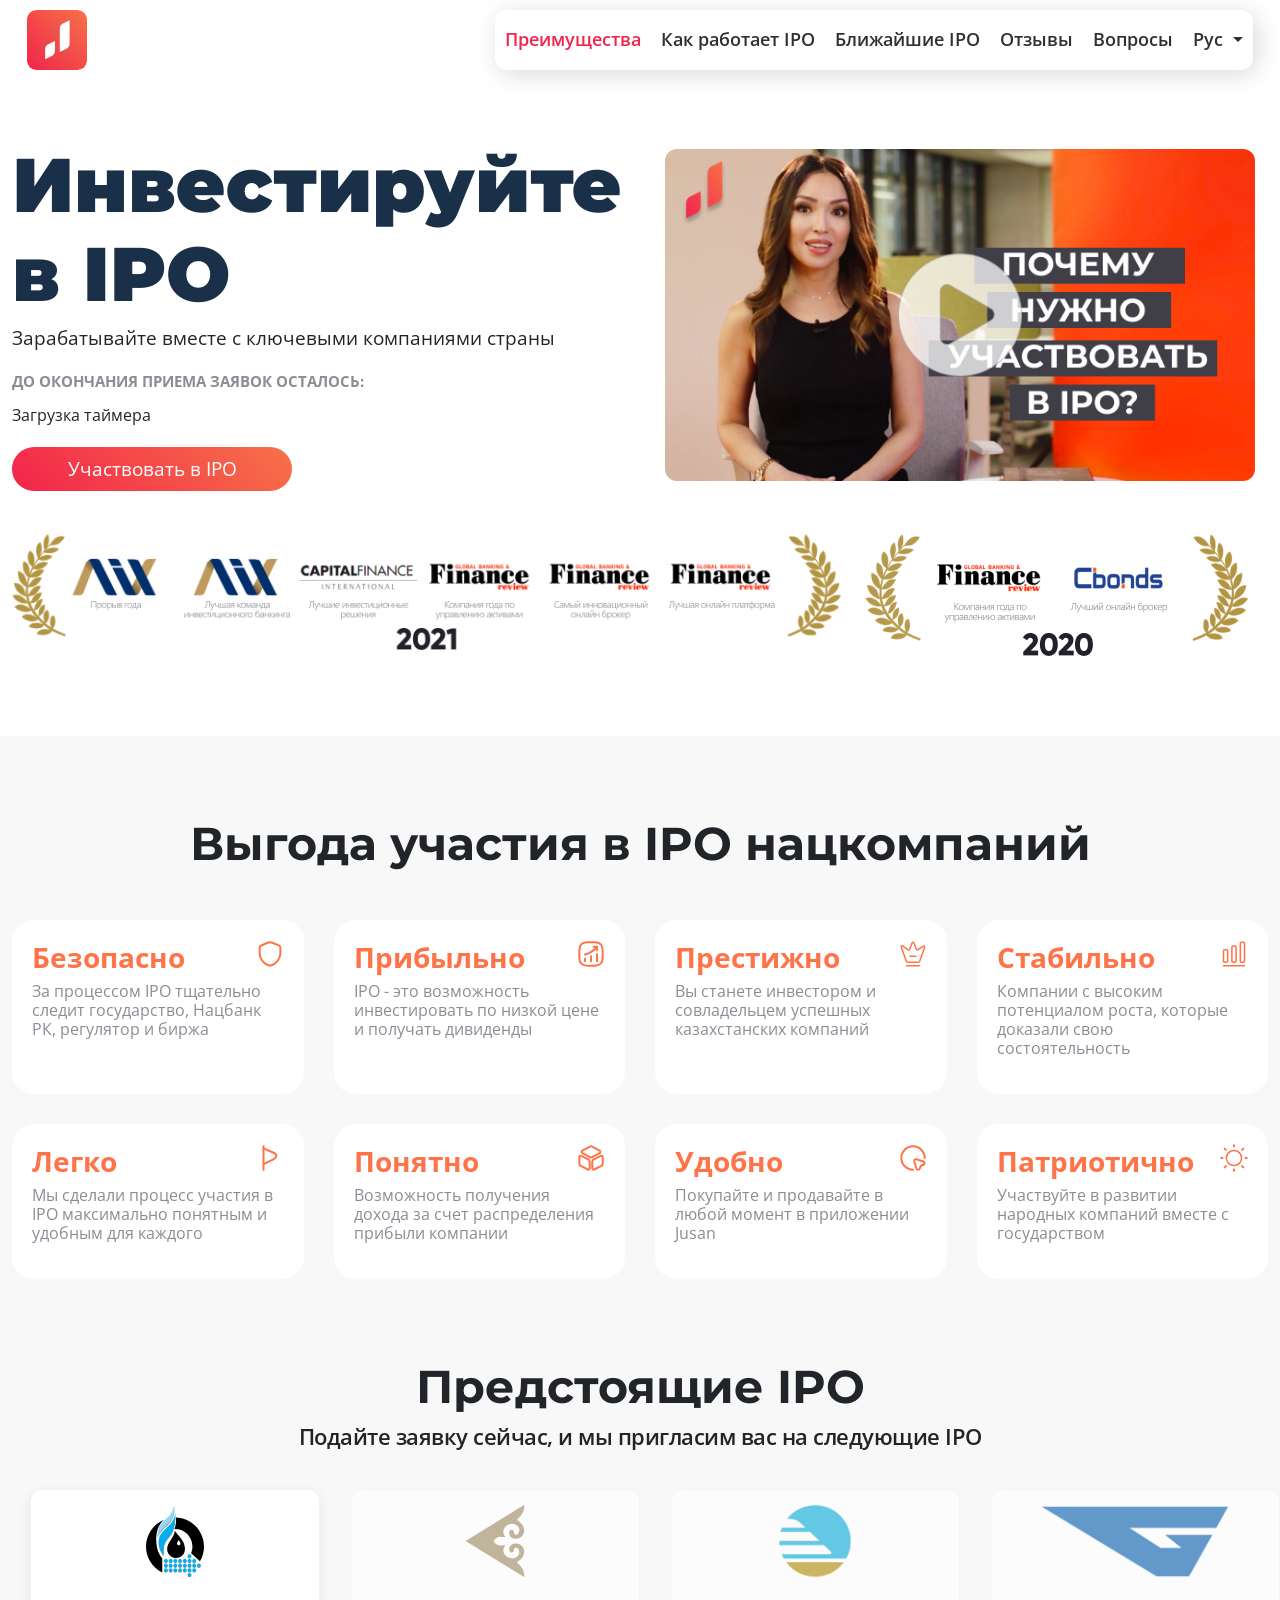
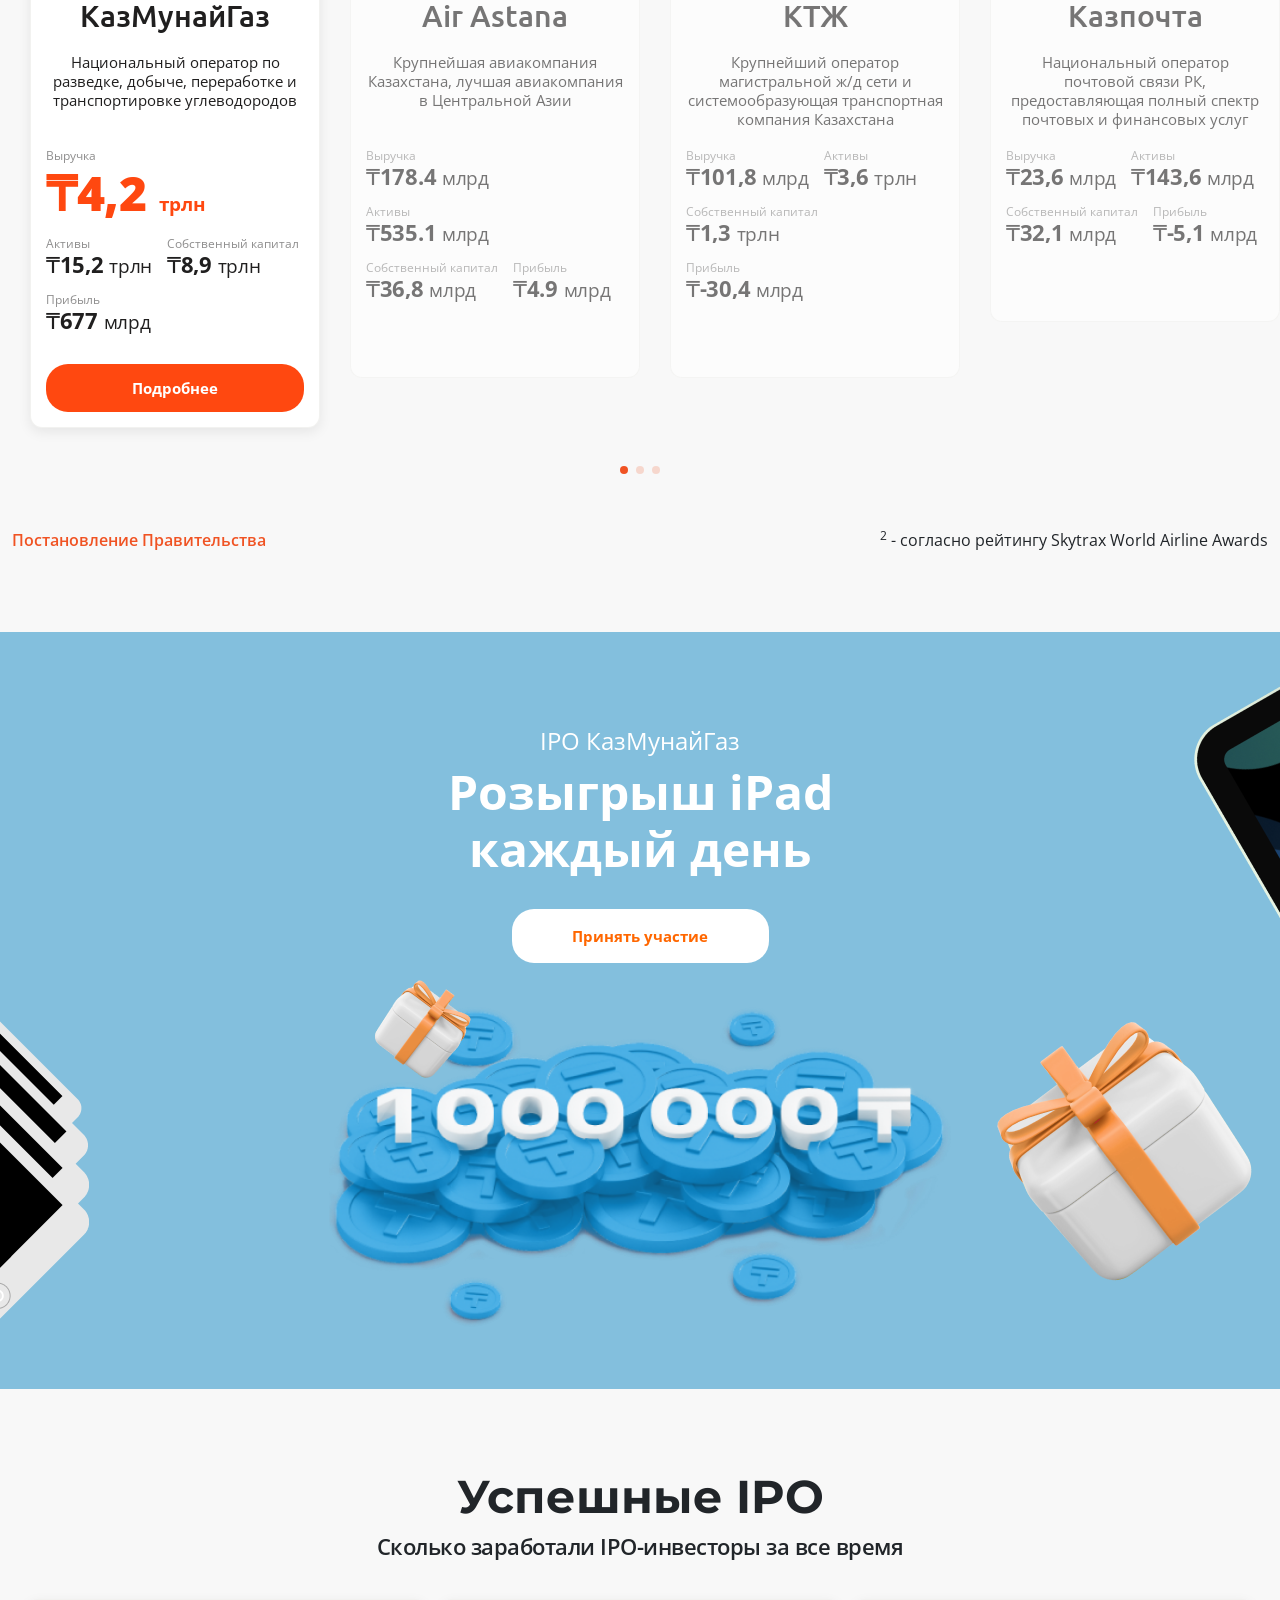
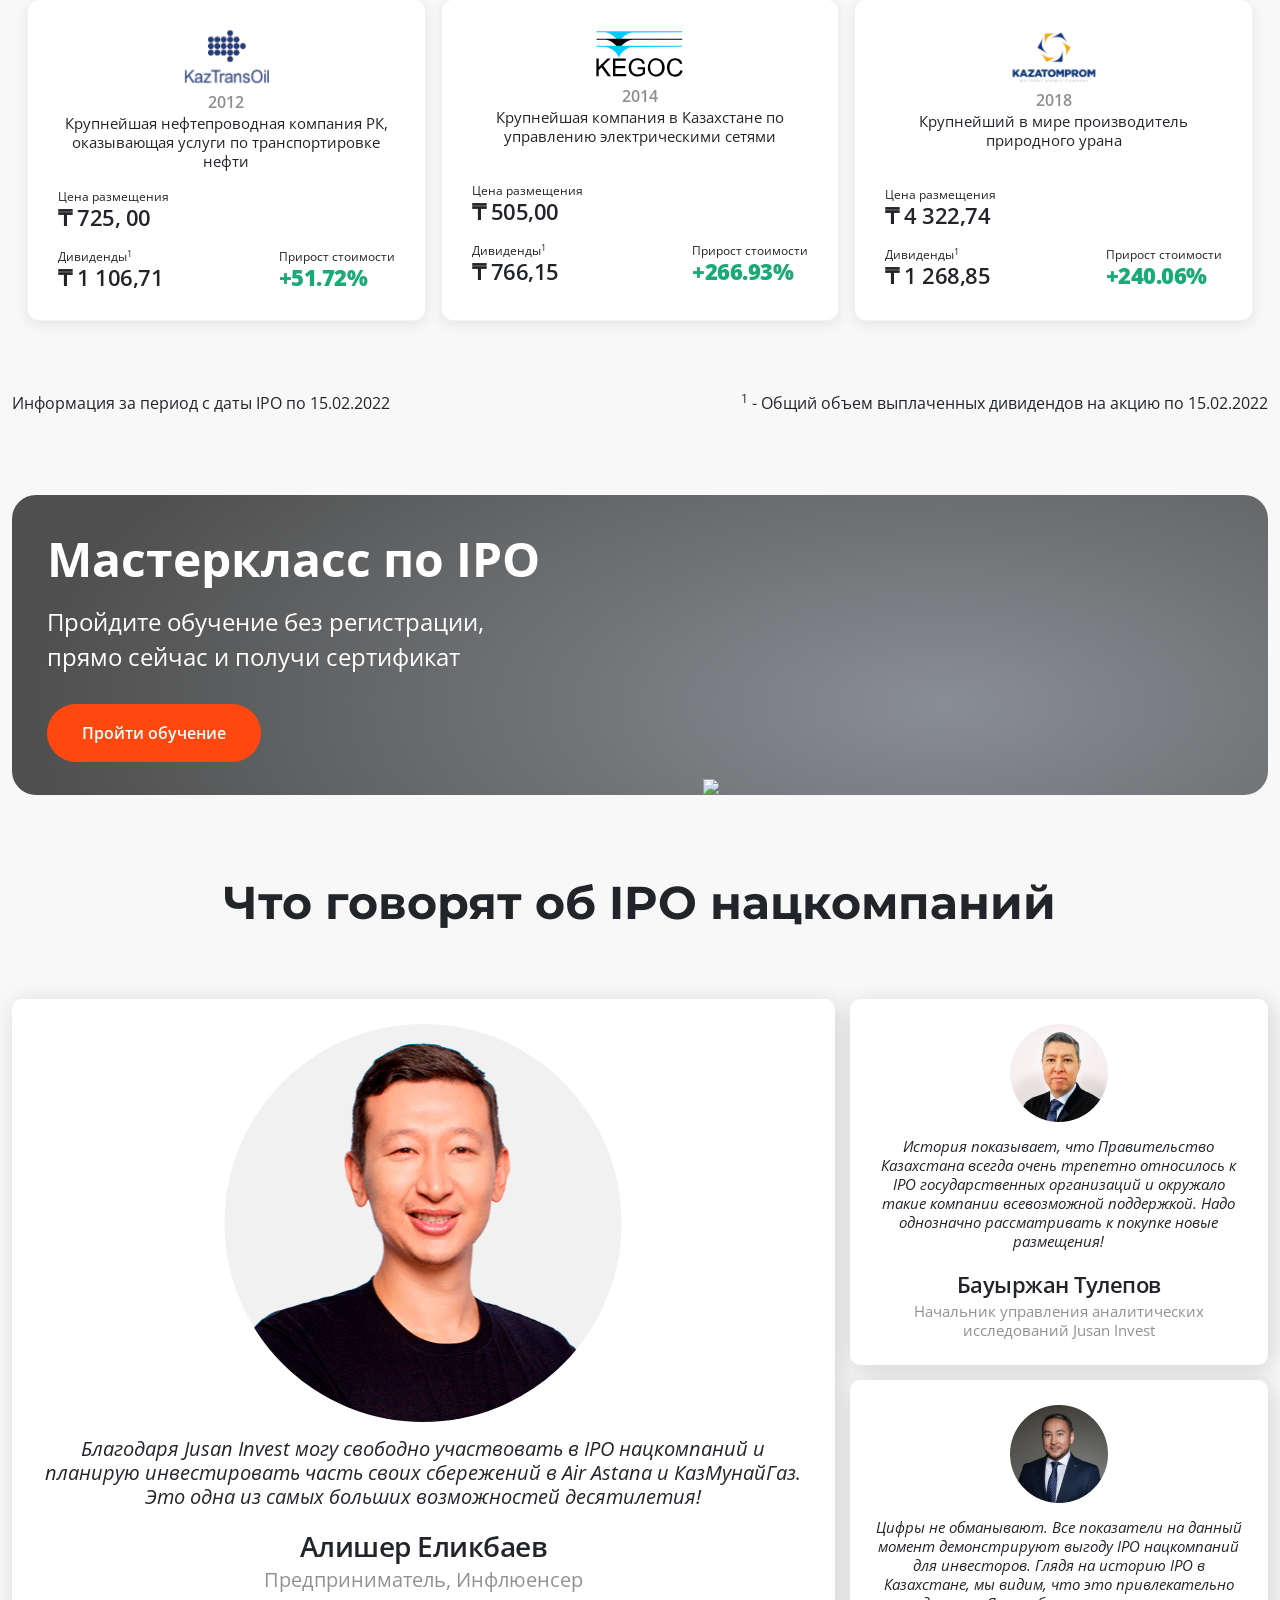
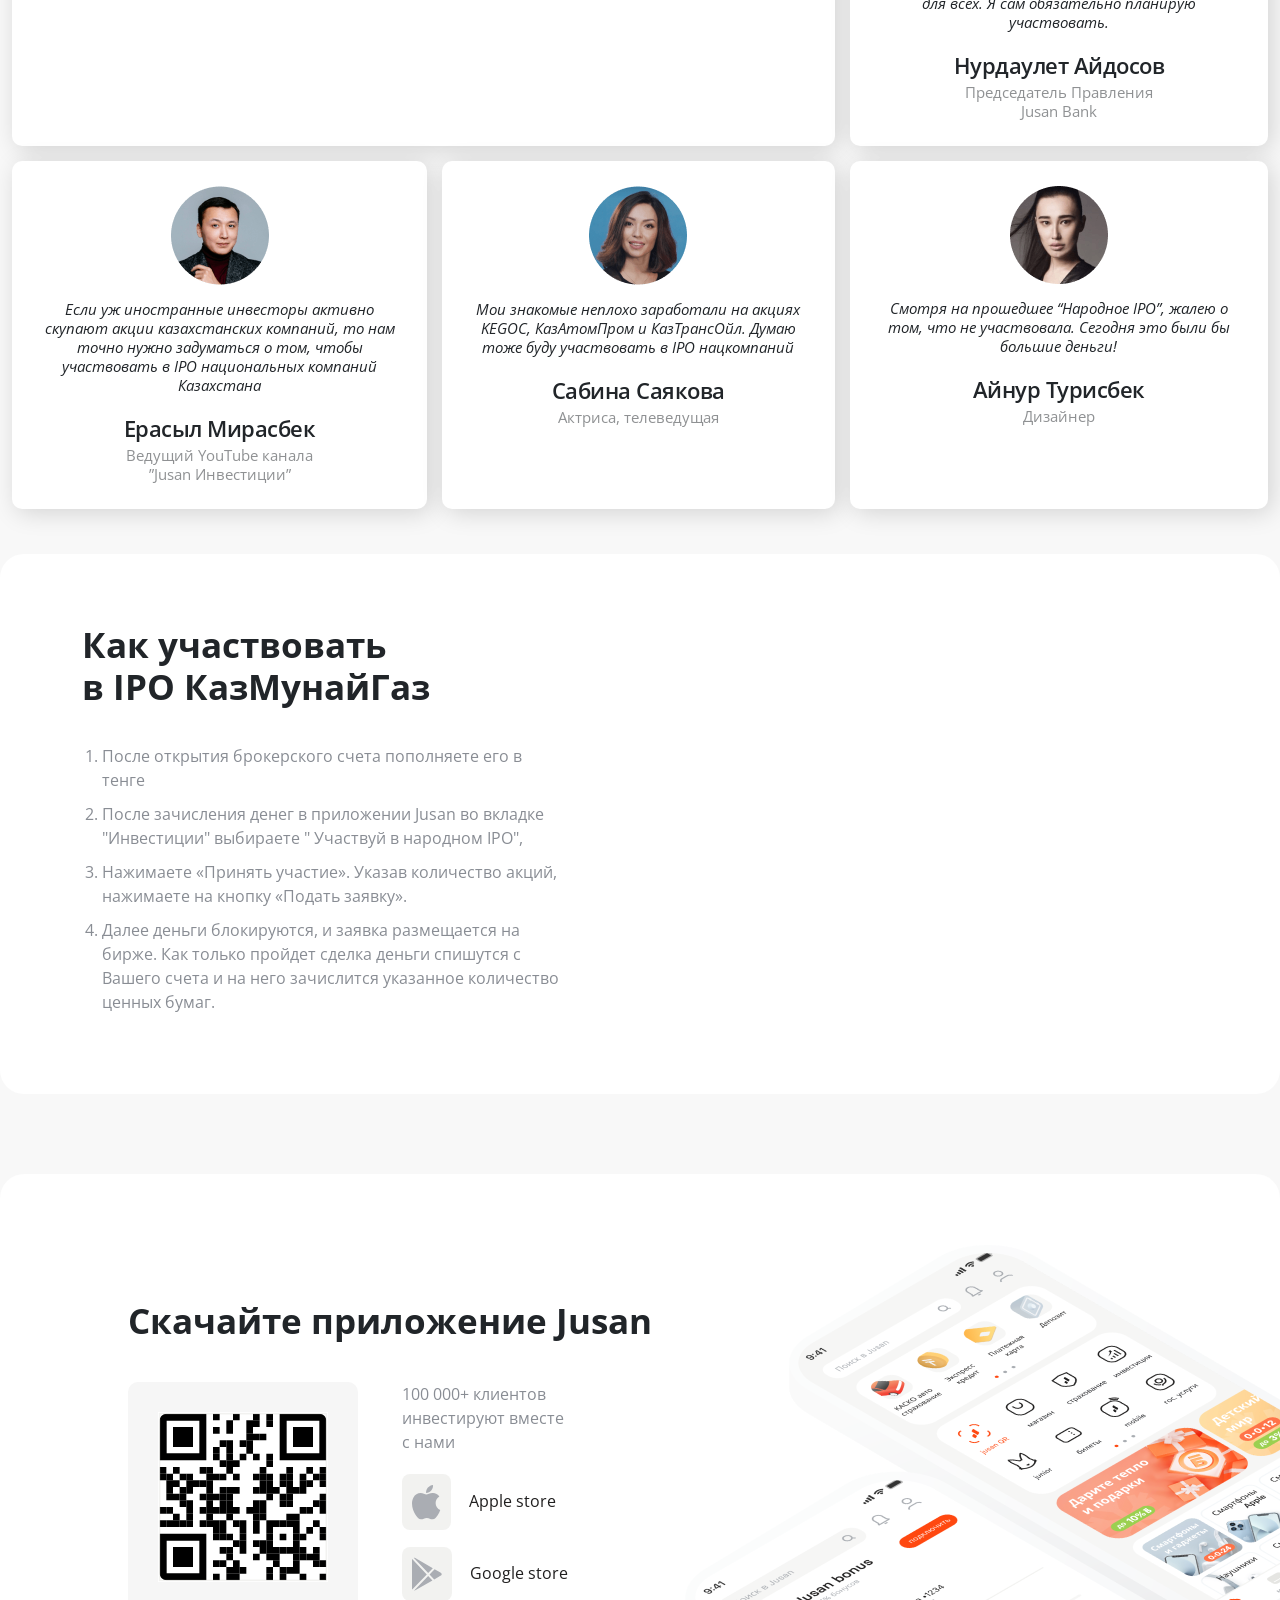
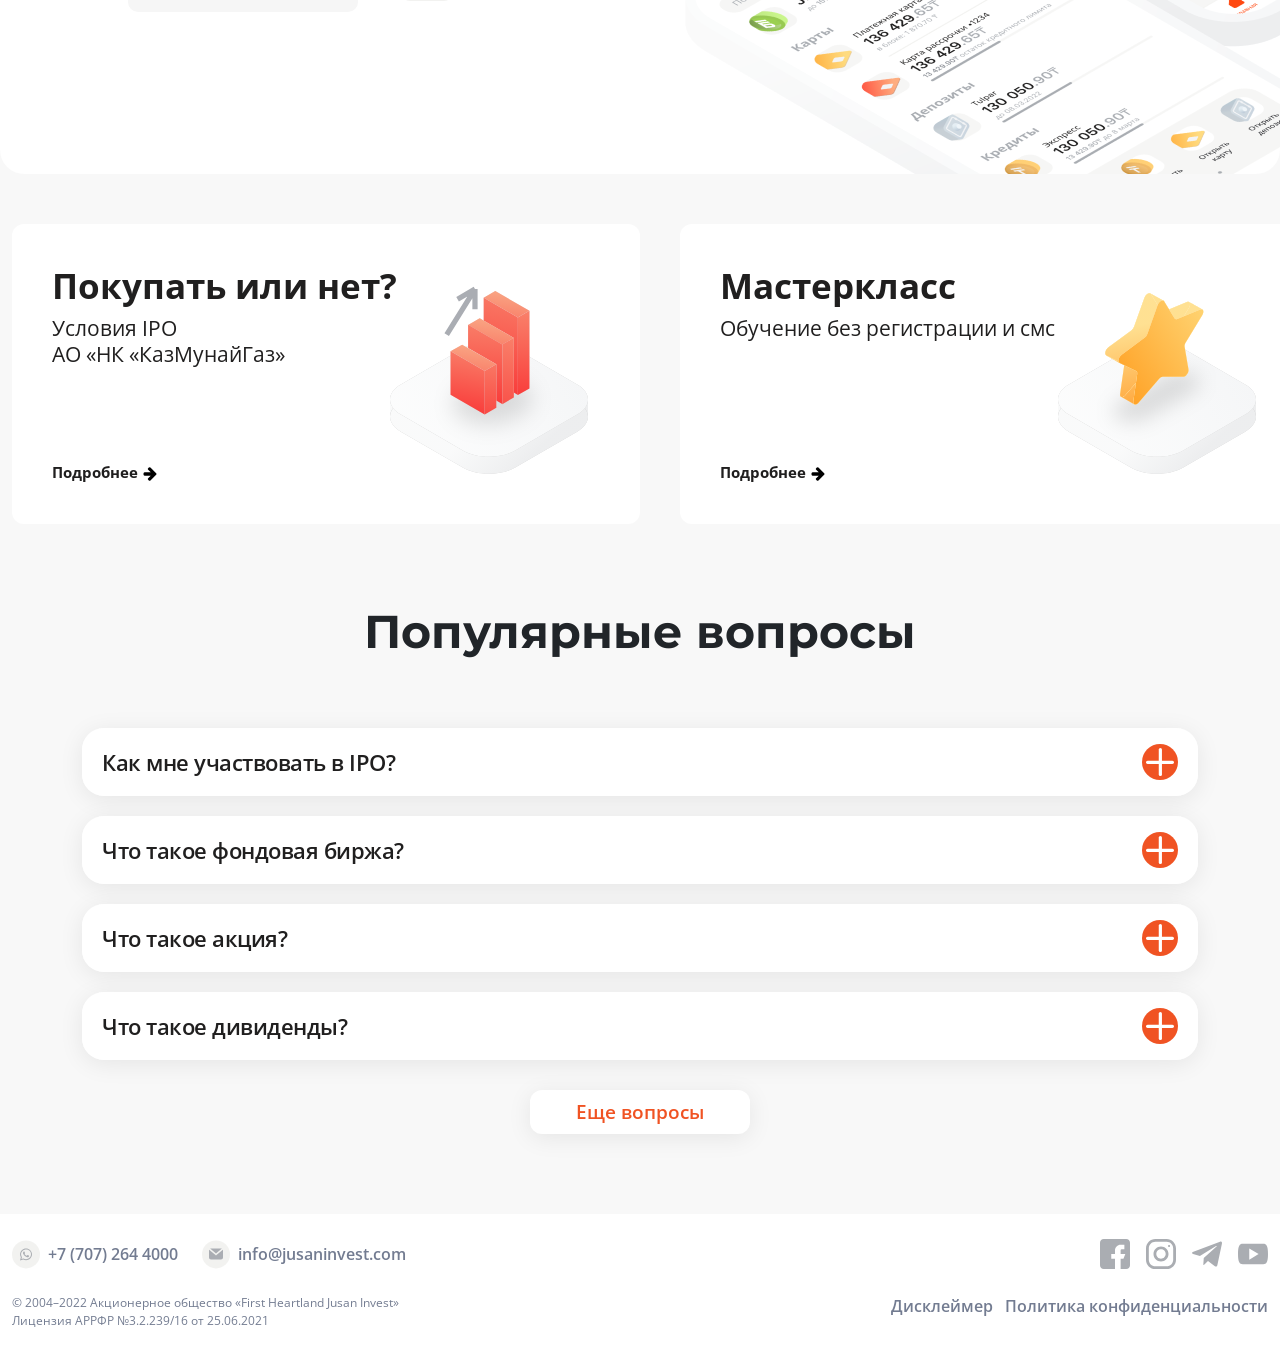
==== commit 9001d6d9: "draw" ====
--- a/index.html
+++ b/index.html
@@ -37,8 +37,8 @@
                             <li><a href="#benefits">Преимущества</a></li>
                             <li><a href="#how">Как работает IPO</a></li>
                             <li><a href="#forthcoming">Ближайшие IPO</a></li>
-                            <!-- <li><a href="#study">Обучение</a></li> -->
-                            <li><a href="#start">Как начать</a></li>								
+                            <!-- <li><a href="#study">Обучение</a></li> 
+                            <li><a href="#start">Как начать</a></li>	-->							
                             <li><a href="#review">Отзывы</a></li>								
                             <li><a href="#faq">Вопросы</a></li>
                             <li class="dropdown-mobile">
@@ -395,6 +395,27 @@
         </div>
     </section>
 
+    <section class="ji-bg-gray ji-section">
+        <div class="draw-cont">
+            <div class="bg-left"></div>
+            <div class="draw-img__abs-l main-img" style="transform: translate3d(0px, 0px, 0px) rotate(0.0001deg); transform-style: preserve-3d; backface-visibility: hidden; pointer-events: none;">
+                <img class="" data-depth="0.20" src="assets/images/IMG-BOX-small.png" alt="trophy" style="transform: translate3d(0px, 0px, 0px); transform-style: preserve-3d; backface-visibility: hidden; position: relative;">
+            </div>
+            <div class="container">                
+                <div class="text-draw text-center">
+                    <h2 class="dr-title-h2">IPO КазМунайГаз</h2>
+                    <h3 class="dr-title-h3">Розыгрыш iPad <br>каждый день</h3>
+                </div> 
+                <a class="btn-draw" href="#draw"> Принять участие </a>
+                <img src="assets/images/1-mln-tg.png" alt="money"> 
+            </div>
+            <div class="bg-right"></div>
+            <div class="draw-img__abs-r main-img" style="transform: translate3d(0px, 0px, 0px) rotate(0.0001deg); transform-style: preserve-3d; backface-visibility: hidden; pointer-events: none;">
+                <img class="" data-depth="0.20" src="assets/images/IMG-BOX.png" alt="trophy" style="transform: translate3d(0px, 0px, 0px); transform-style: preserve-3d; backface-visibility: hidden; position: relative; ">
+            </div>
+        </div>
+    </section>
+
     <!-- success -->
     <section class="ji-bg-gray ji-section">
         <h2 class="ji-title-h2 text-center">Успешные IPO</h2>
@@ -616,7 +637,7 @@
     </section>
 
     <!-- video -->
-    <section class="ji-bg-gray" id="start">
+    <section class="ji-bg-gray" id="draw">
         <div class="container-fluid ji-bg-gray bg-wht-color ">
             <div class="ji-inherit block-how">
                 <div style="padding-right: 40px;">
@@ -1221,5 +1242,25 @@
 <!--Начало кода "proТаймера" (id:46935)-->
 <script src="//cdcs.makedreamprofits.ru/jmdp.js"></script>
 <script>var pt_uid="6375c29f2762b";(function(d,w){n=d.getElementsByTagName("script")[0],s=d.createElement("script"),f=function(){n.parentNode.insertBefore(s,n);};s.type="text/javascript";s.async=true;o=(new Date()).getTimezoneOffset();qs=document.location.search.split("+").join(" ");re=/[?&]?([^=]+)=([^&]*)/g;m="";while(tokens=re.exec(qs))try{if("email"===decodeURIComponent(tokens[1])) m=decodeURIComponent(tokens[2]);}catch(t){}i="";s.src="//cdcs.makedreamprofits.ru/?"+pt_uid+","+o+","+m; if("[object Opera]"===w.opera)d.addEventListener("DomContentLoaded",f,false);else f();})(document, window);</script><!--Конец кода "proТаймера"-->
+
+<script src="https://cdnjs.cloudflare.com/ajax/libs/parallax/3.1.0/parallax.min.js"></script>
+
+<script> 
+  let findElements = [...document.getElementsByClassName('main-img')]   
+  let input = document.getElementById('parallax-block');
+  let parallaxParams = {
+      hoverOnly: true,
+      relativeInput: true,
+      inputElement: input,
+      // originX:0,
+      // originY:1
+  }
+  let foundElement = findElements.map( id => {
+    new Parallax(id, parallaxParams)
+  })
+ 
+  
+</script>
+
 </body>
 </html>
--- a/styles/new-style.css
+++ b/styles/new-style.css
@@ -278,6 +278,85 @@
   text-align: center;
   width: 280px;
 }
+.draw-cont {
+  background-color: #83BFDD;
+  text-align: center;
+  display: flex;
+  position: relative;
+  overflow: hidden;
+}
+.bg-left {
+  background-image: url(/assets/images/tel-1.png);
+  position: relative;
+    background-position: left bottom;
+    background-repeat: no-repeat;
+    width: 50%;
+}
+.bg-right {
+  background-image: url(/assets/images/tel-2.png);
+  position: relative;
+    background-position: right top;
+    background-repeat: no-repeat;
+    width: 50%;
+}
+.text-draw{
+  padding-top: 94px; 
+  margin-bottom: 32px;
+}
+.dr-title-h2 {
+  font-weight: 400;
+  font-size: 24px;
+  line-height: 29px;
+  color: #FFFFFF;
+}
+.dr-title-h3 {
+  font-weight: 700;
+  font-size: 48px;
+  line-height: 57px;
+  color: #FFFFFF;
+}
+.btn-draw {
+  font-weight: 700;
+  font-size: 15px;
+  line-height: 18px;
+  text-align: center;
+  color: #FF6700;
+  border: none;
+  padding: 18px 60px;
+  gap: 12px;
+  background: #FFFFFF;
+  border-radius: 22px;
+  transition: 0.3s;
+  display: block;
+  width: 257px;
+  margin: auto;
+}
+.btn-draw:hover {
+  transform: scale(0.9);
+  color: #FF6700;
+}
+.draw-cont img {
+  padding-bottom: 55px;
+   margin-top: 32px;
+}
+.draw-img__abs-l {
+  position: absolute;
+    left: 15%;
+    bottom: 33%;
+    z-index: 3;
+    width: 36%;
+}
+.draw-img__abs-r {
+  position: absolute;
+    right: 1%;
+    bottom: 5%;
+    z-index: 3;
+    width: 36%;
+
+}
+.draw-img__abs-r img {
+    float: right;  
+}
   
   @media (max-width: 1400px) {
     .services-pic {
@@ -424,6 +503,24 @@
 .item-serf-cont {
   padding-bottom: 0;
 }
+.dr-title-h3 {
+  font-size: 28px;
+  line-height: 32px;
+}
+.bg-left, .bg-right {
+  display: none;
+}
+.text-draw {
+  padding-top: 54px;
+}
+.draw-img__abs-r {
+  right: -3%;
+  bottom: -3%;
+  width: 23%;
+}
+.draw-img__abs-l {
+  left: 0;
+}
 
   }
   
@@ -499,6 +596,11 @@
 .cd_timer .cd-container {
   margin: auto !important;
 }
+.draw-img__abs-l {
+  left: -2%;
+  bottom: 50%;
+  width: 22%;
+}
 }
 
 @media (max-width: 320px) {
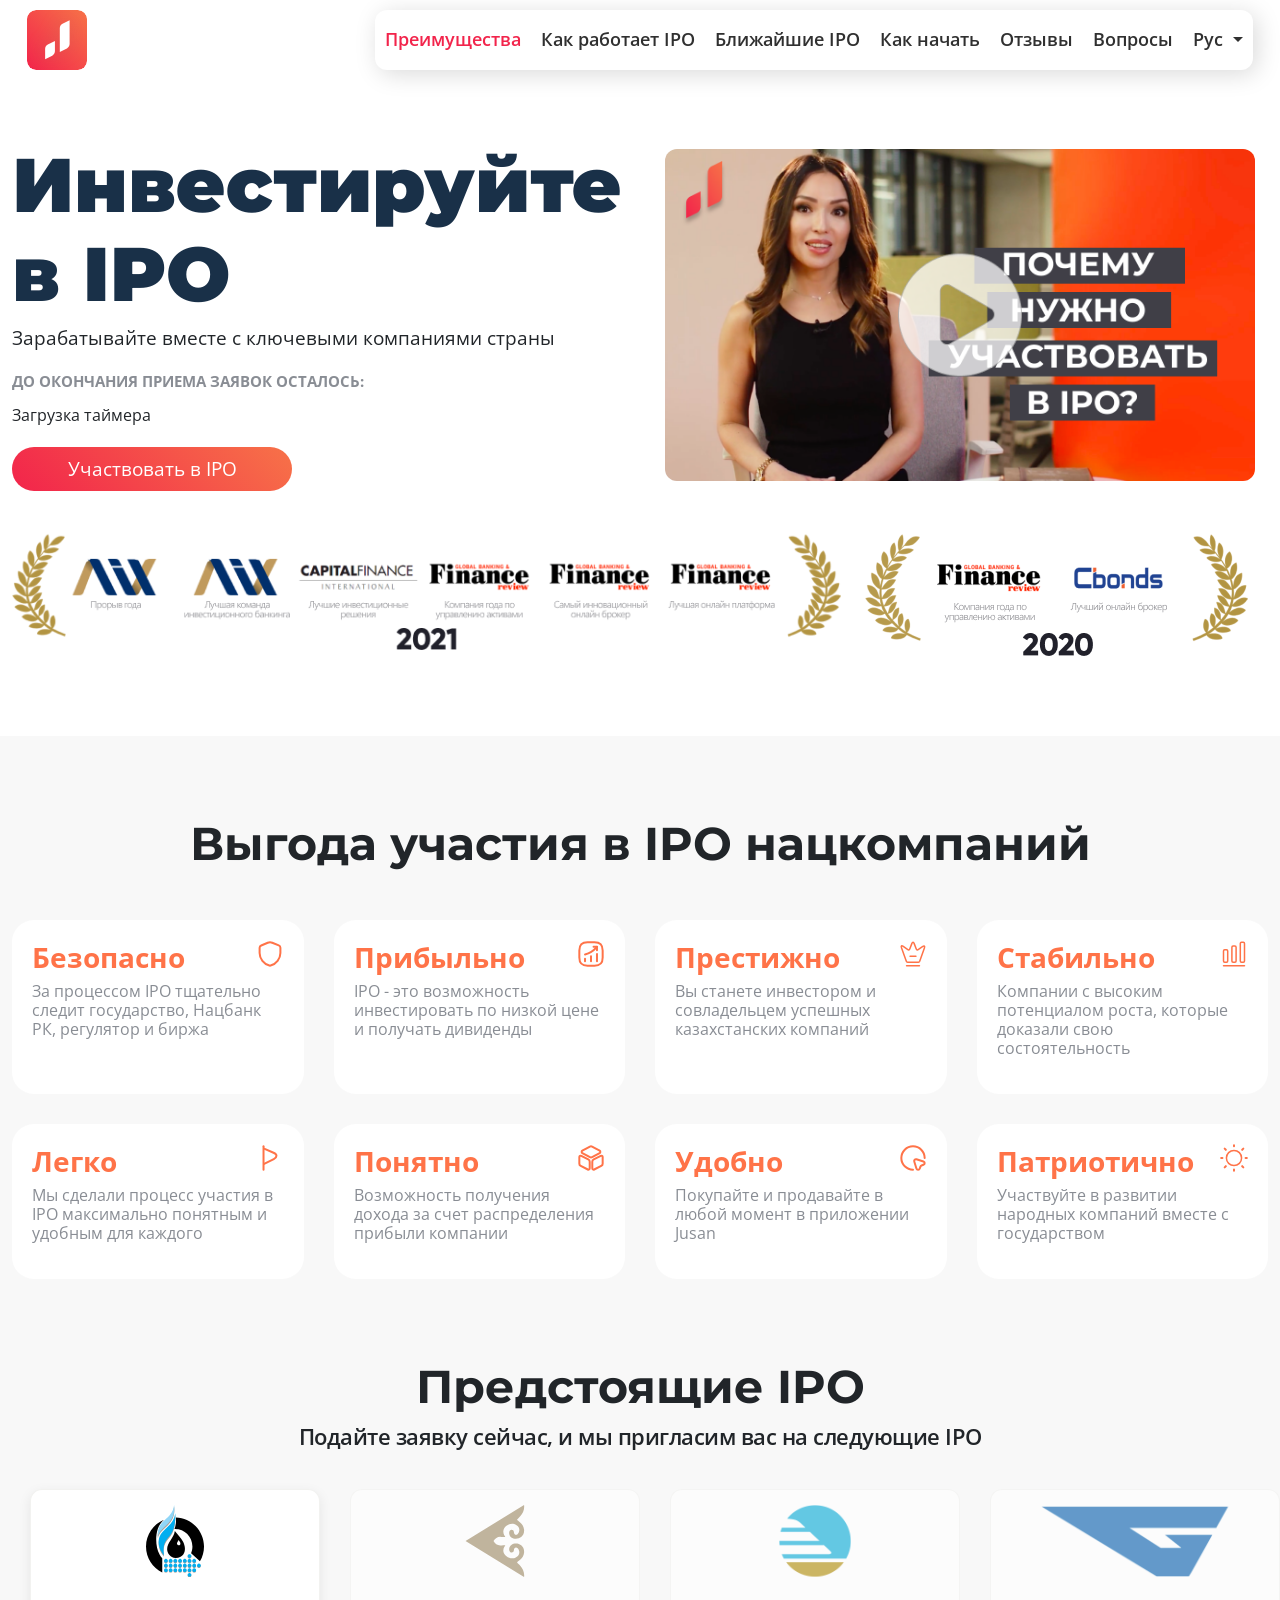
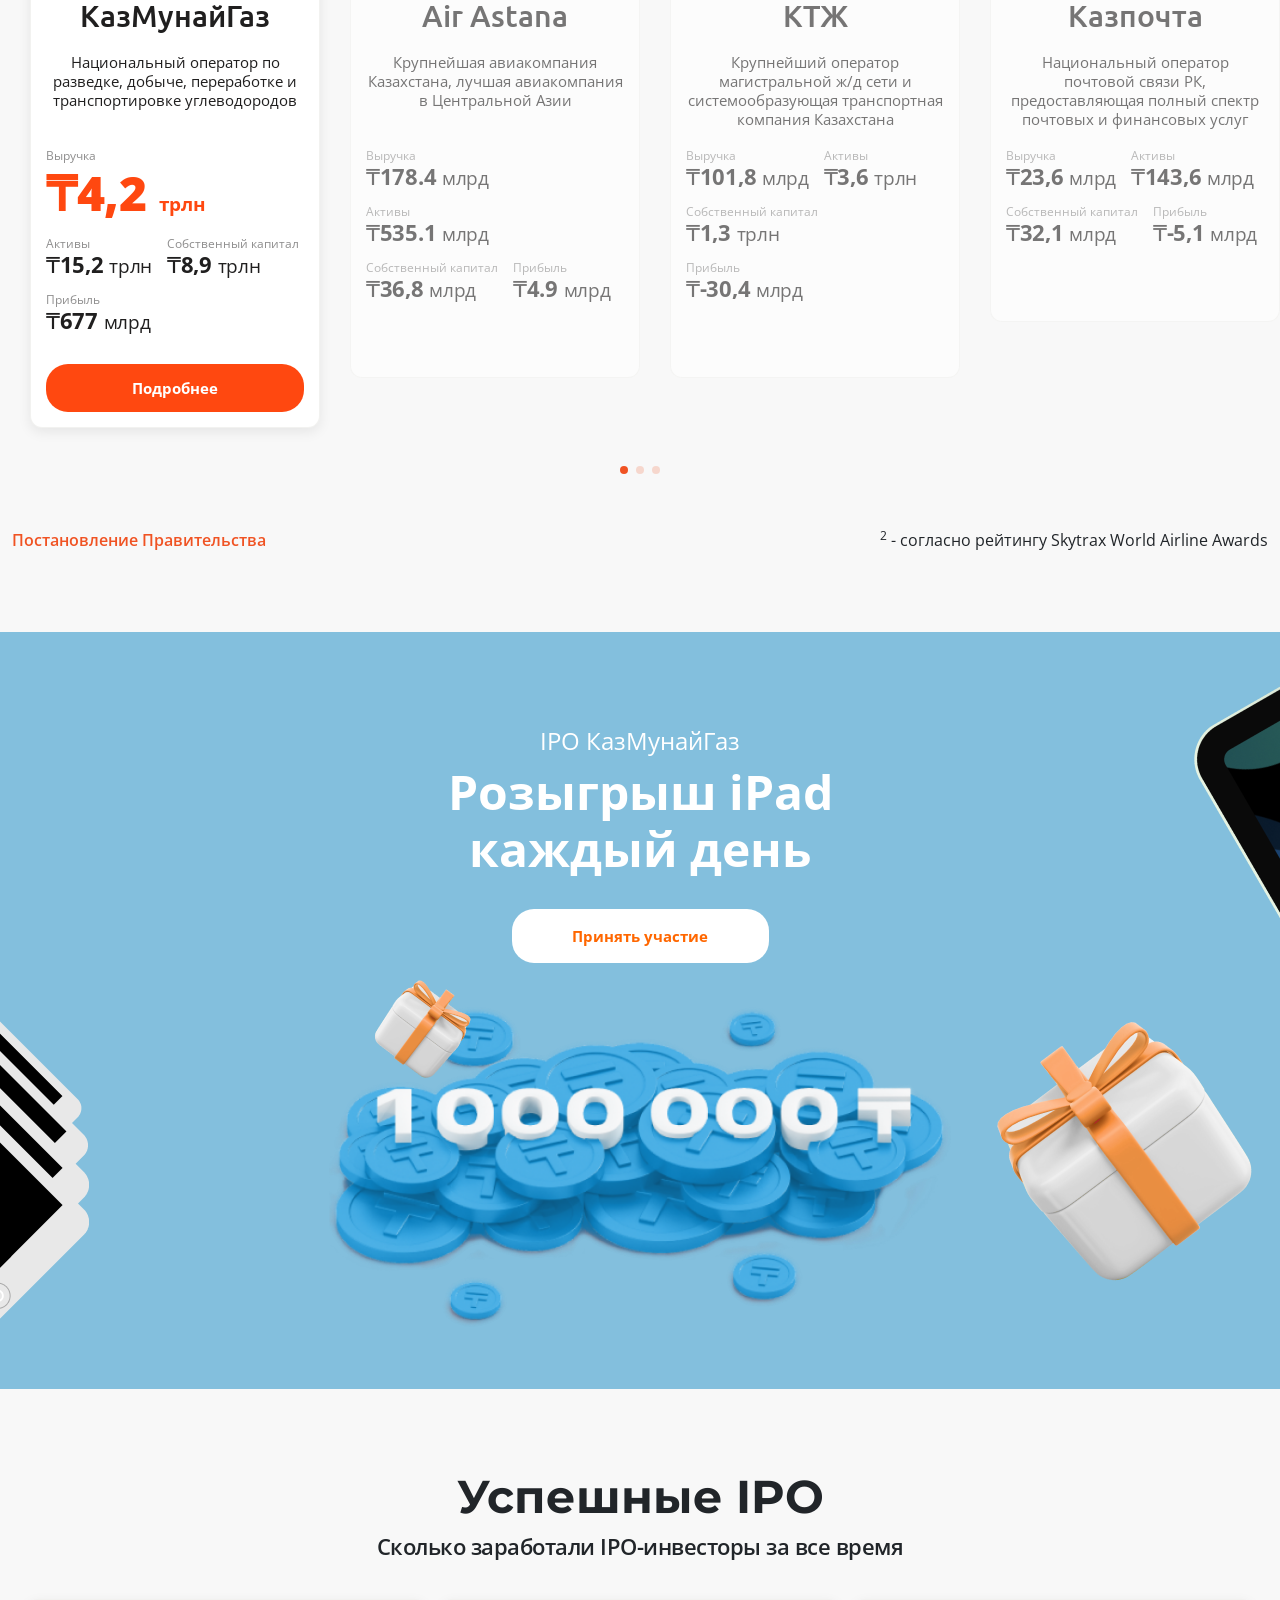
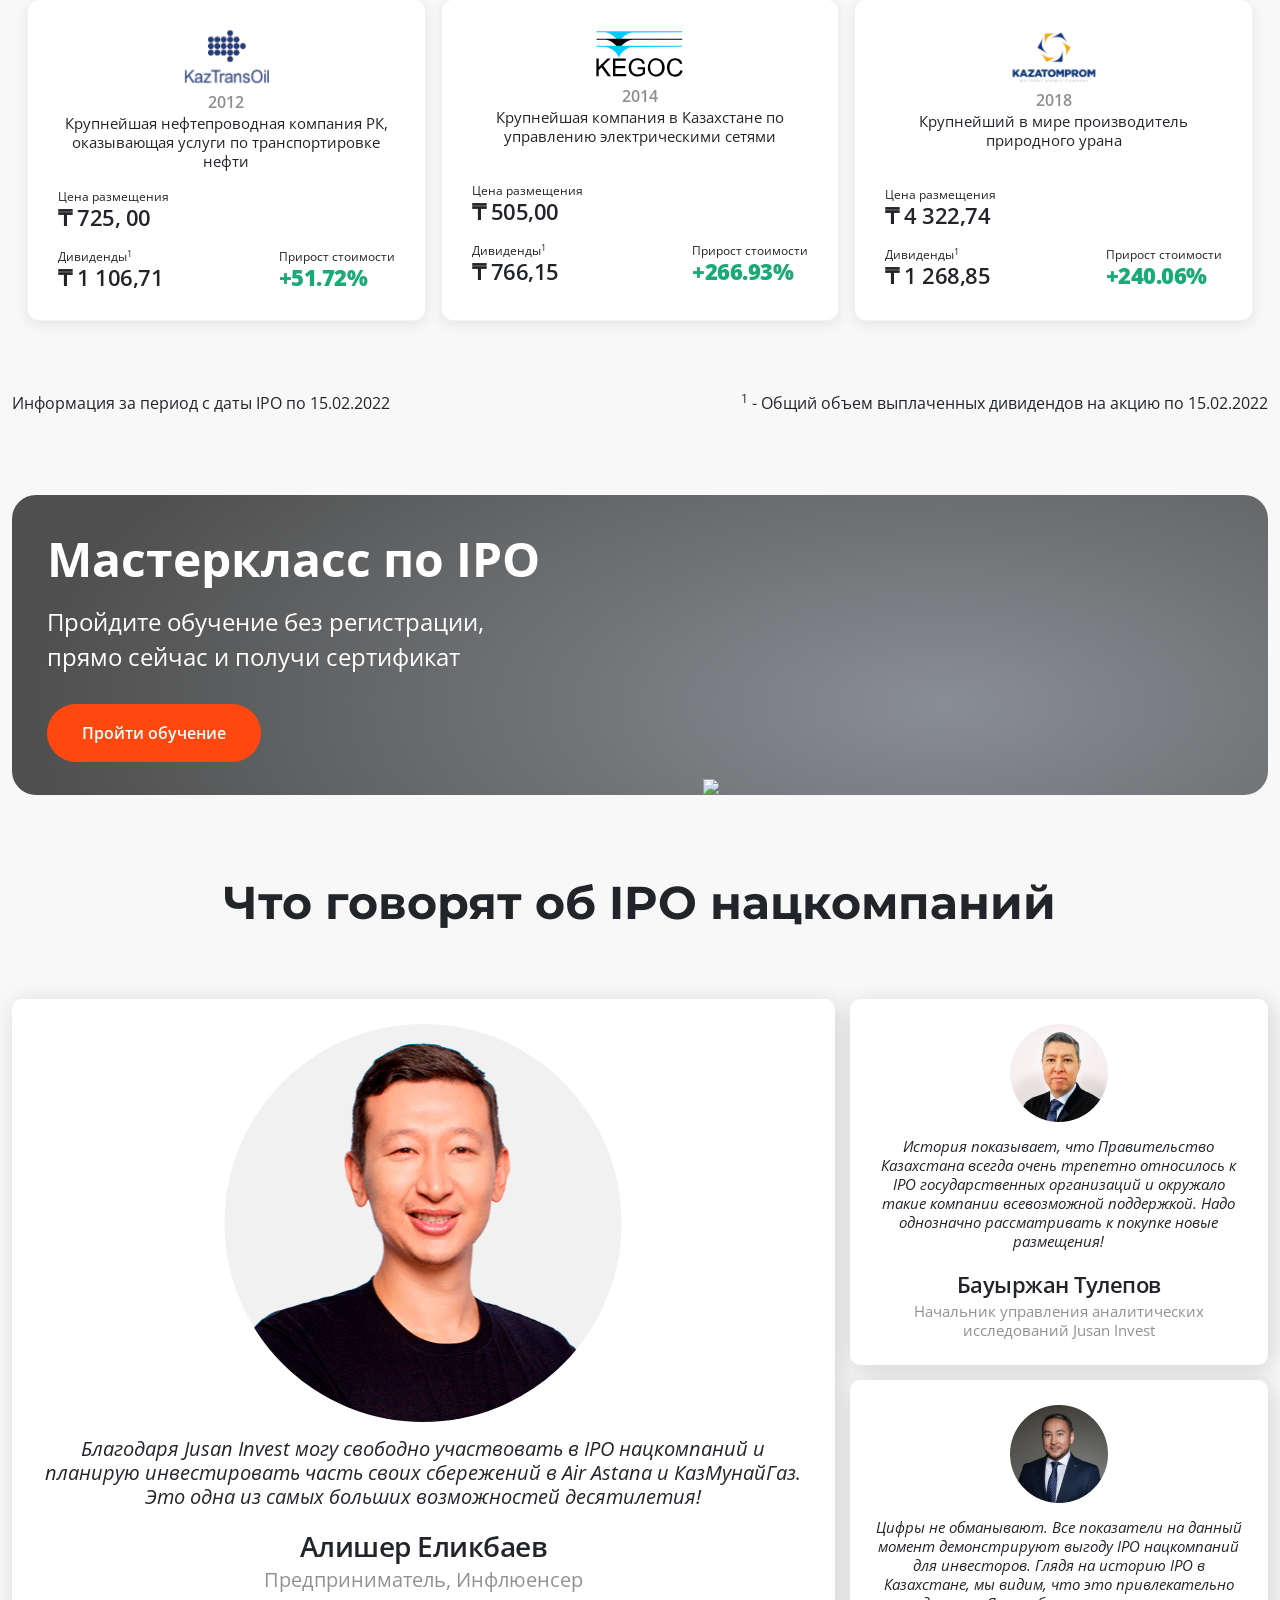
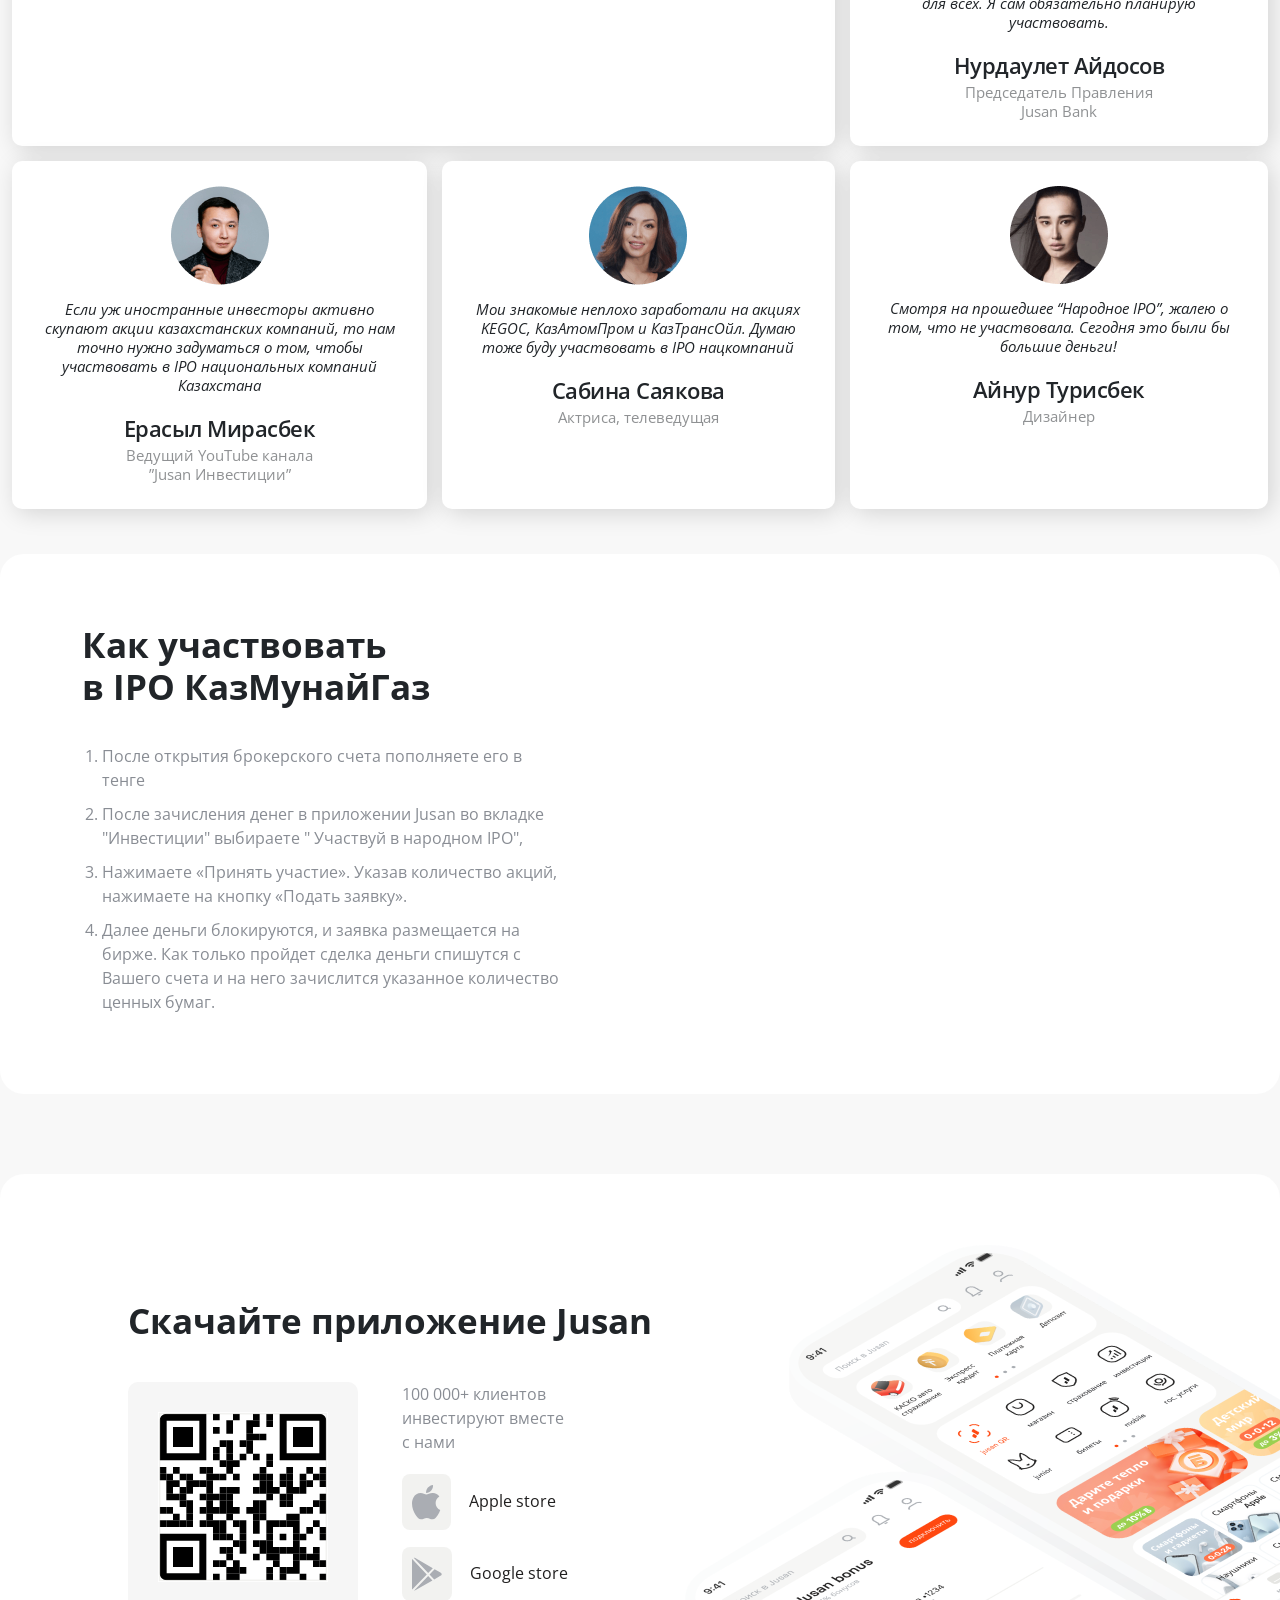
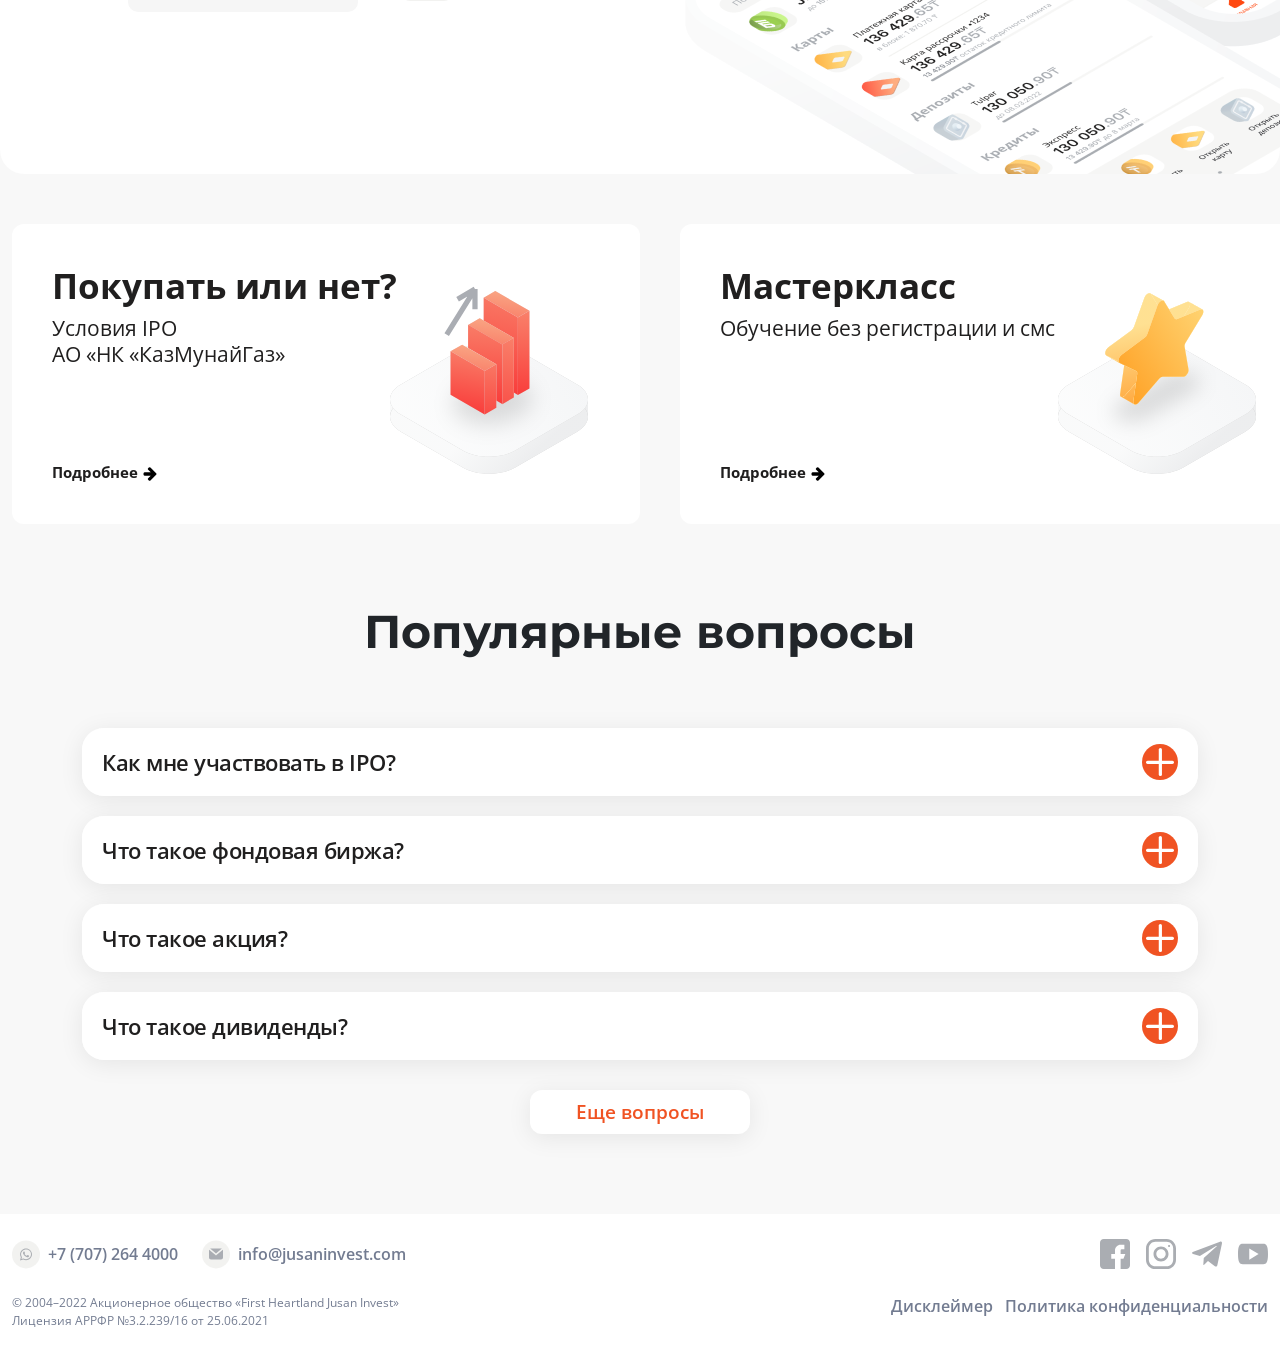
==== commit 97c34e89: "izm" ====
--- a/index.html
+++ b/index.html
@@ -37,8 +37,8 @@
                             <li><a href="#benefits">Преимущества</a></li>
                             <li><a href="#how">Как работает IPO</a></li>
                             <li><a href="#forthcoming">Ближайшие IPO</a></li>
-                            <!-- <li><a href="#study">Обучение</a></li> 
-                            <li><a href="#start">Как начать</a></li>	-->							
+                            <!-- <li><a href="#study">Обучение</a></li> -->	
+                            <li><a href="#start">Как начать</a></li>							
                             <li><a href="#review">Отзывы</a></li>								
                             <li><a href="#faq">Вопросы</a></li>
                             <li class="dropdown-mobile">
@@ -406,7 +406,7 @@
                     <h2 class="dr-title-h2">IPO КазМунайГаз</h2>
                     <h3 class="dr-title-h3">Розыгрыш iPad <br>каждый день</h3>
                 </div> 
-                <a class="btn-draw" href="#draw"> Принять участие </a>
+                <a class="btn-draw" href="#start"> Принять участие </a>
                 <img src="assets/images/1-mln-tg.png" alt="money"> 
             </div>
             <div class="bg-right"></div>
@@ -637,7 +637,7 @@
     </section>
 
     <!-- video -->
-    <section class="ji-bg-gray" id="draw">
+    <section class="ji-bg-gray" id="start">
         <div class="container-fluid ji-bg-gray bg-wht-color ">
             <div class="ji-inherit block-how">
                 <div style="padding-right: 40px;">
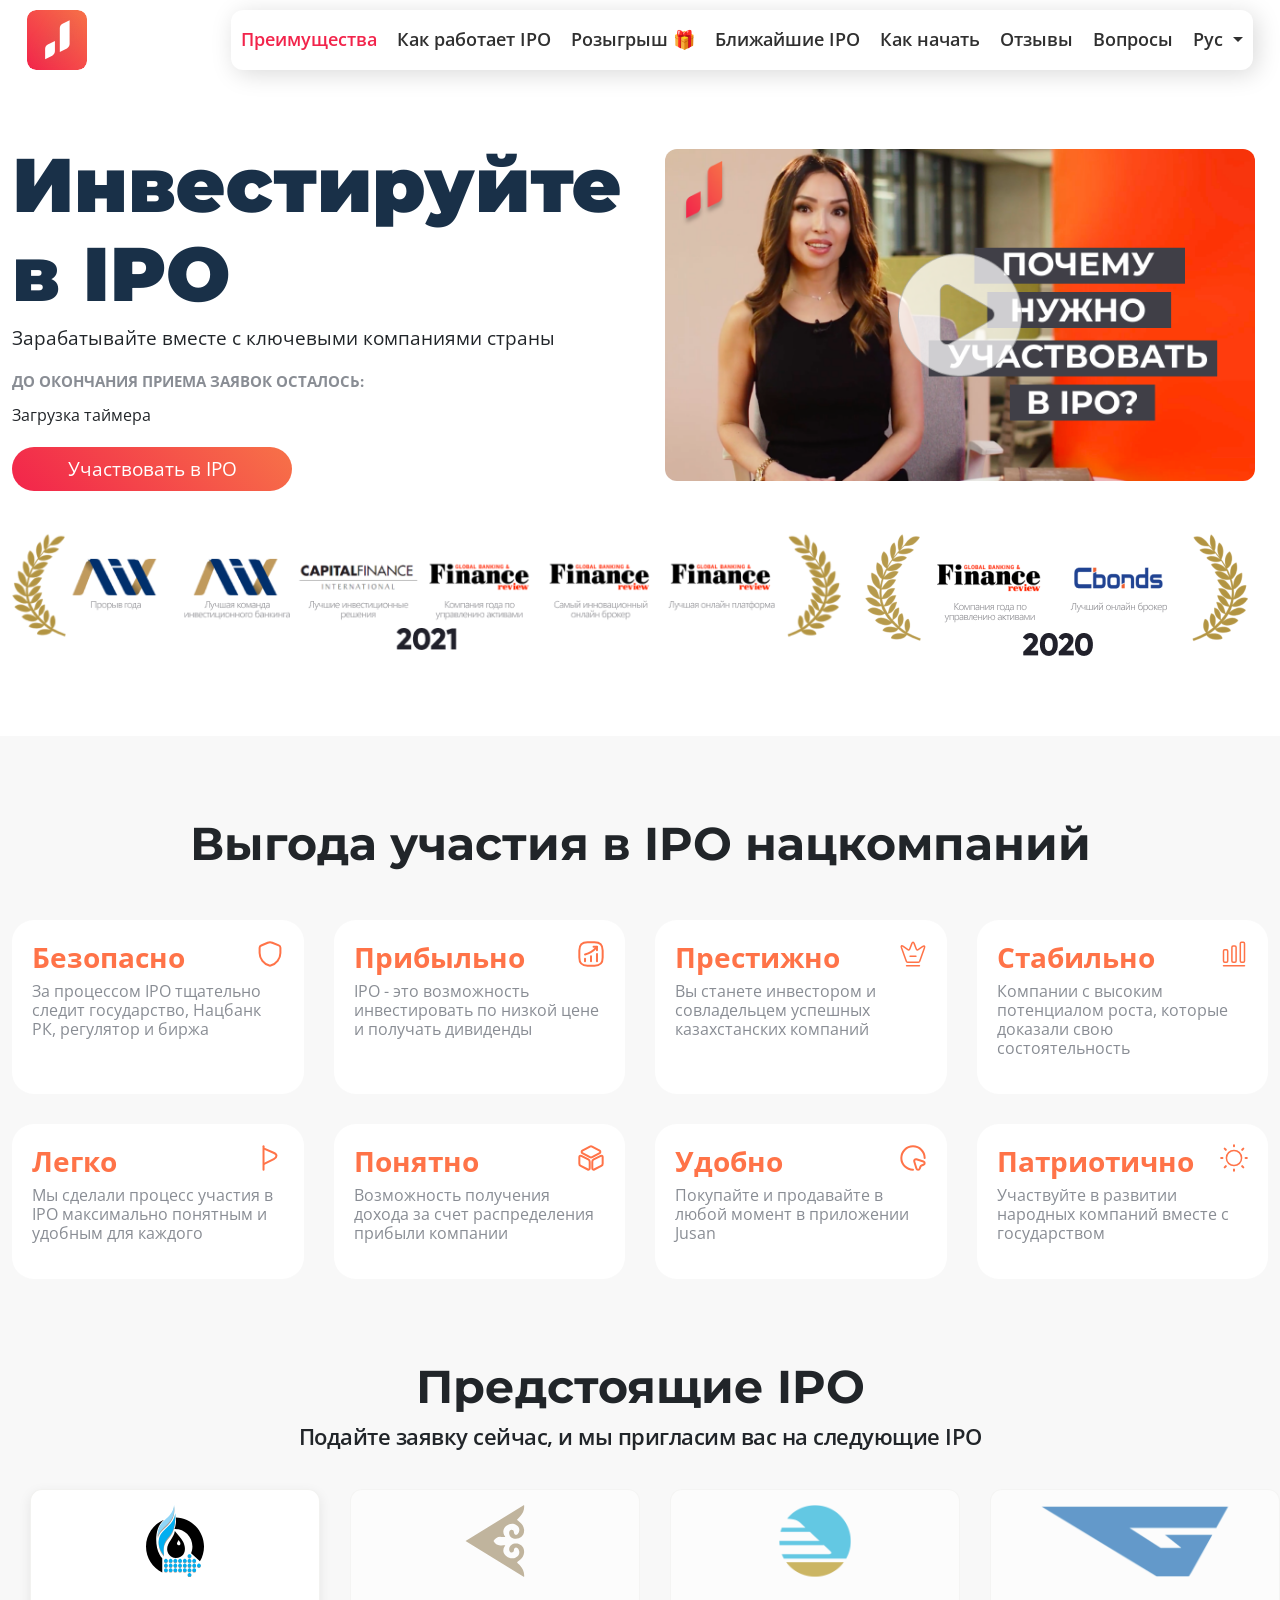
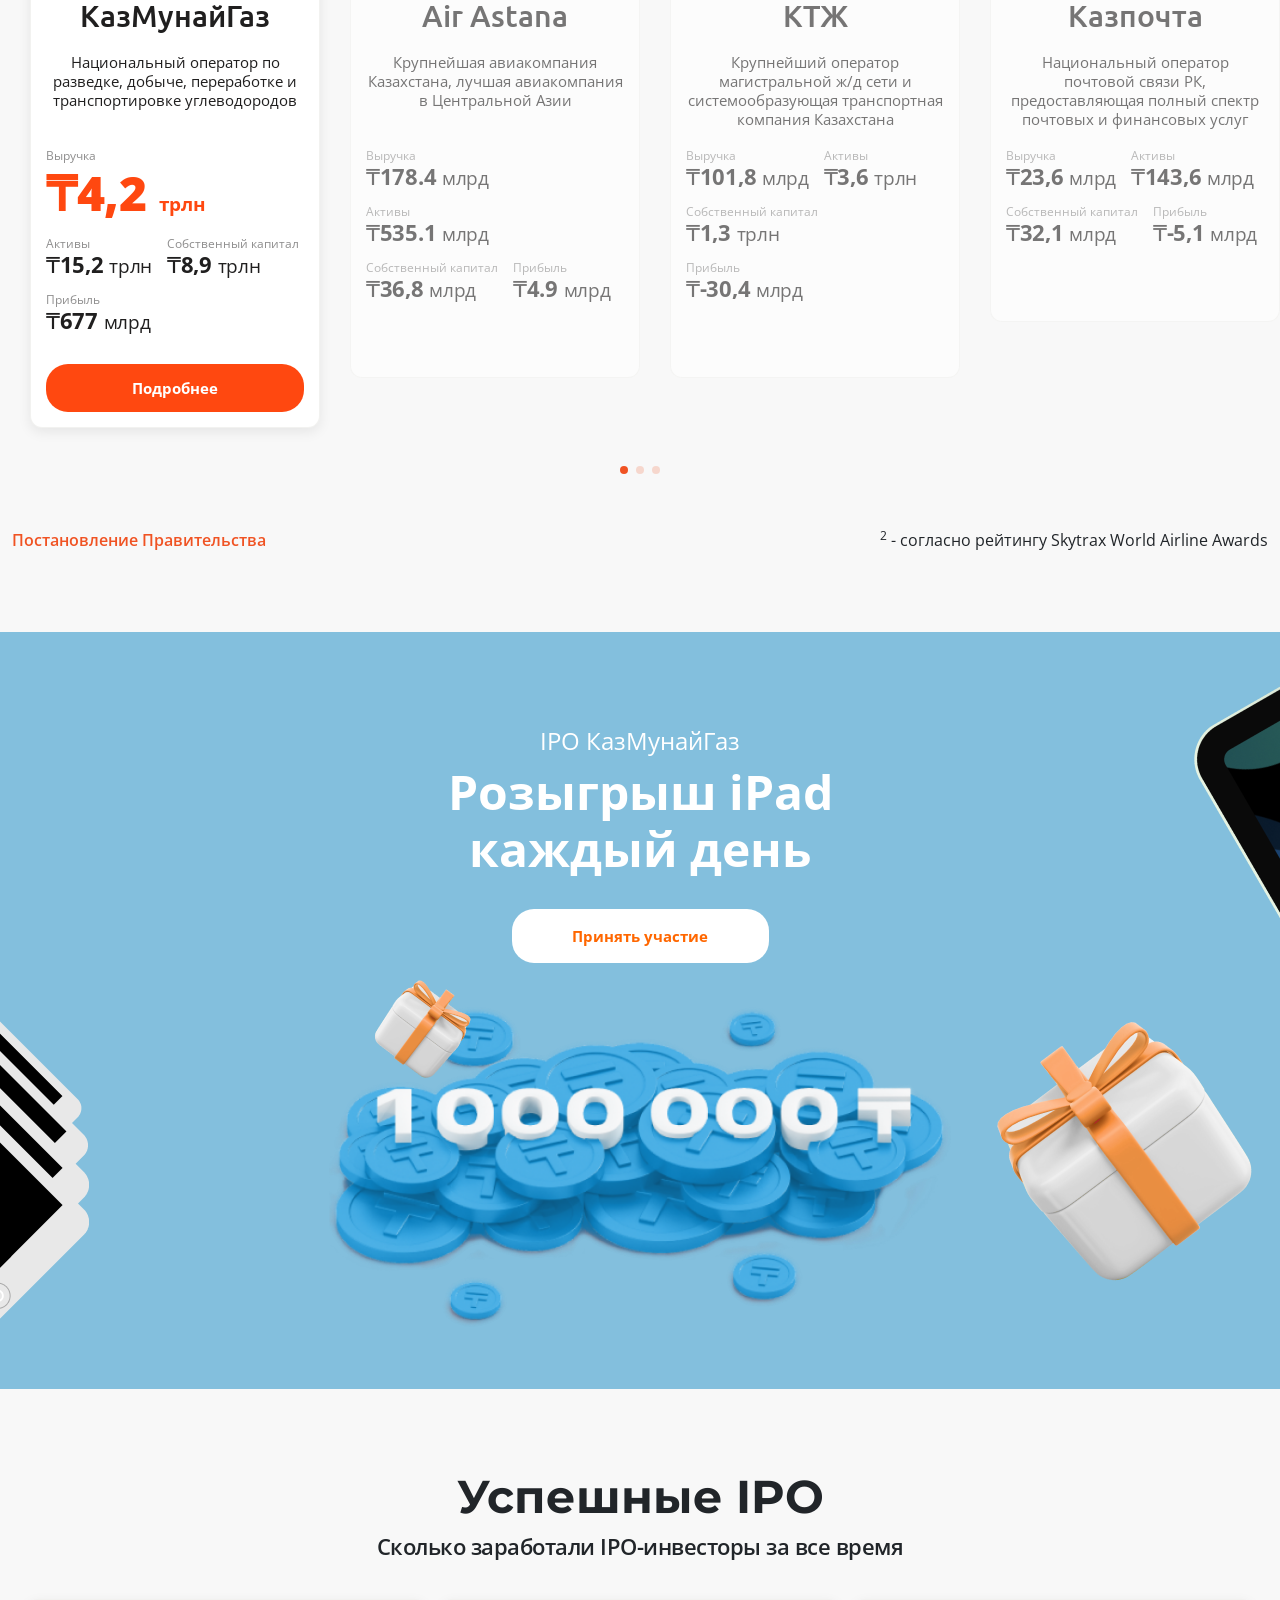
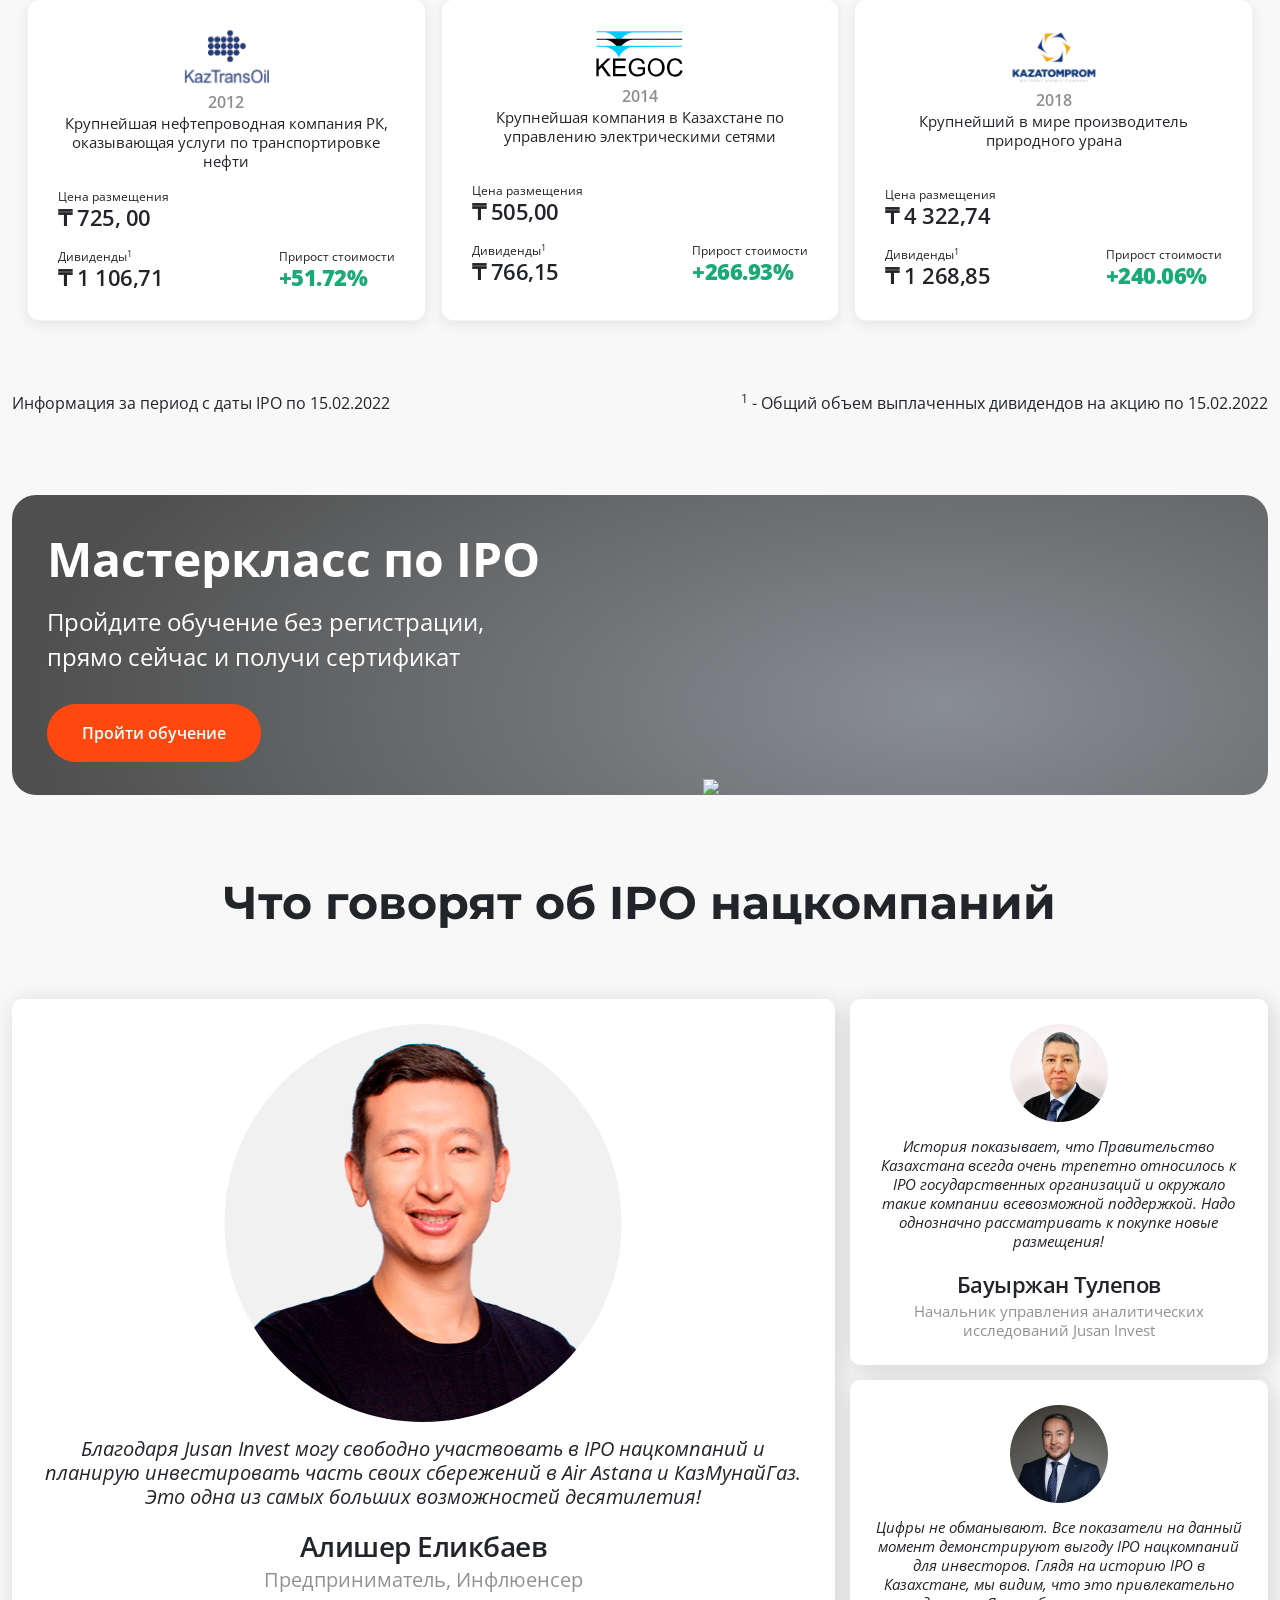
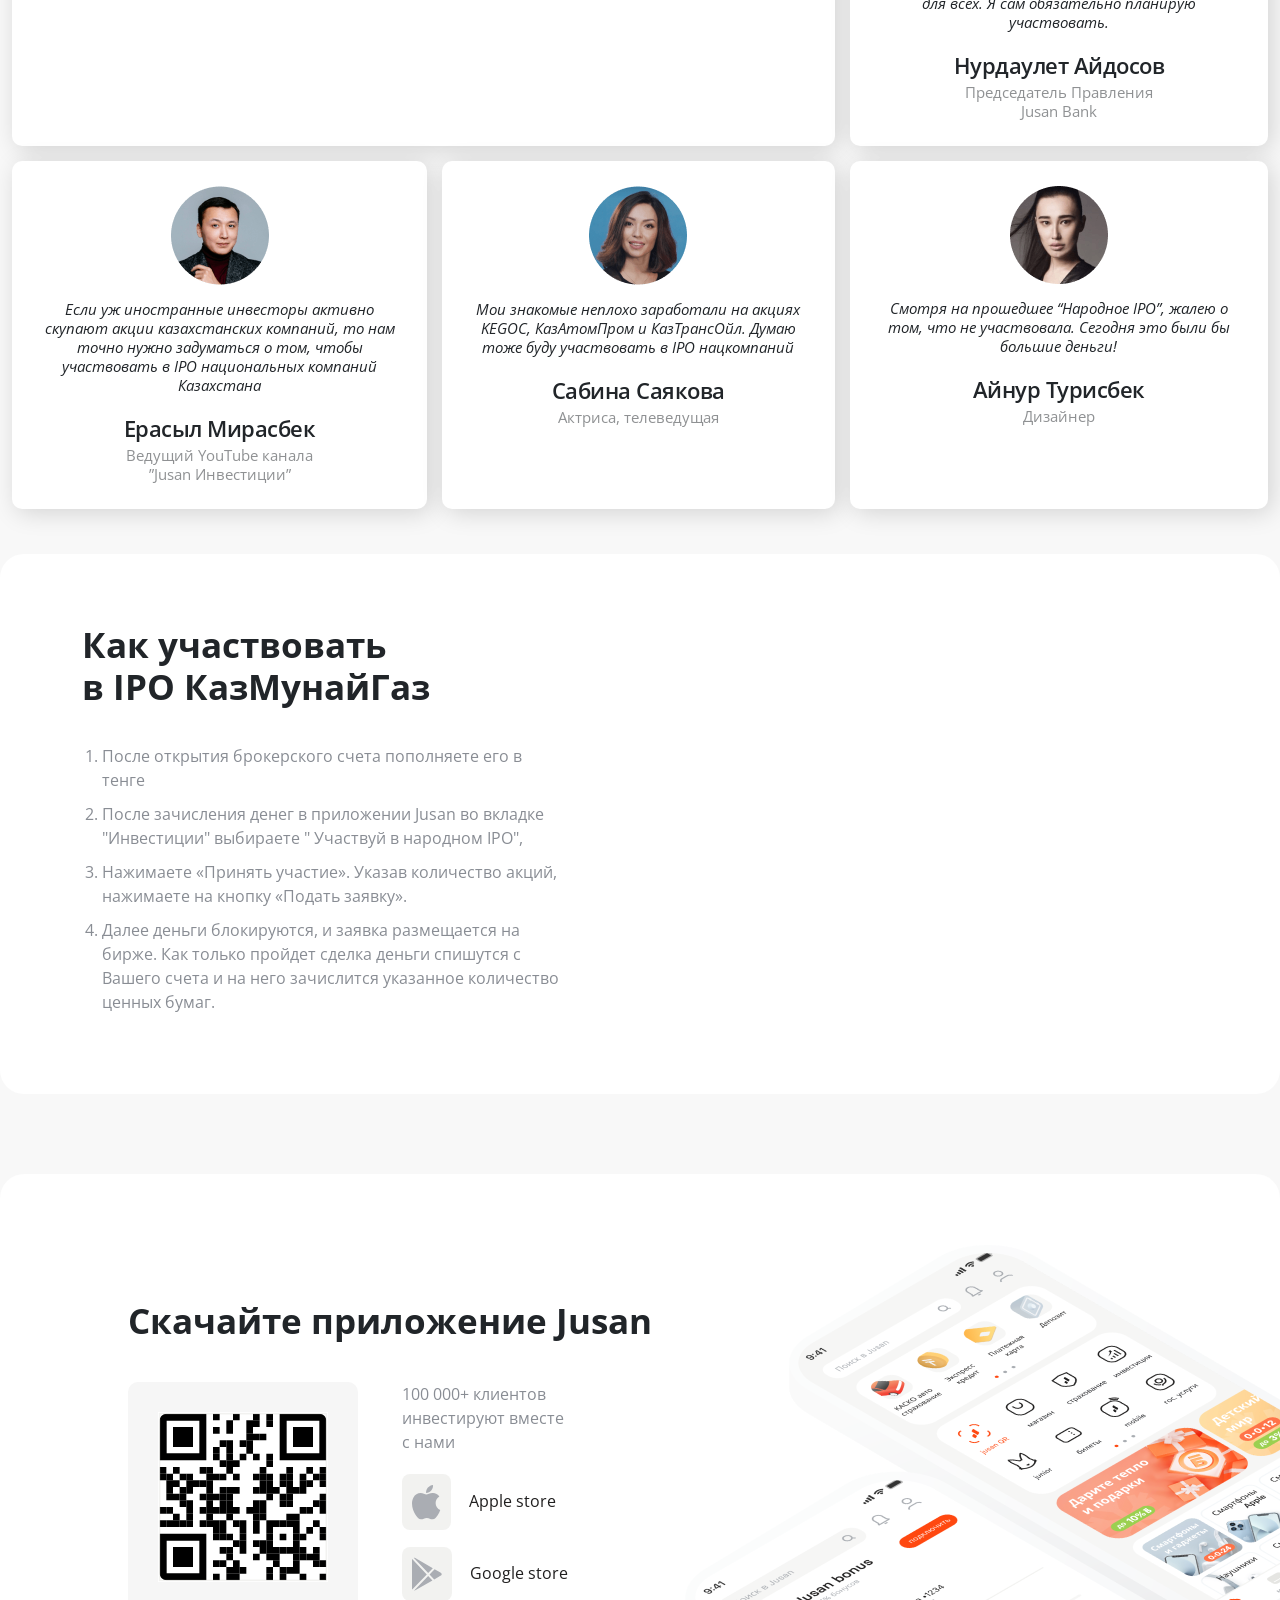
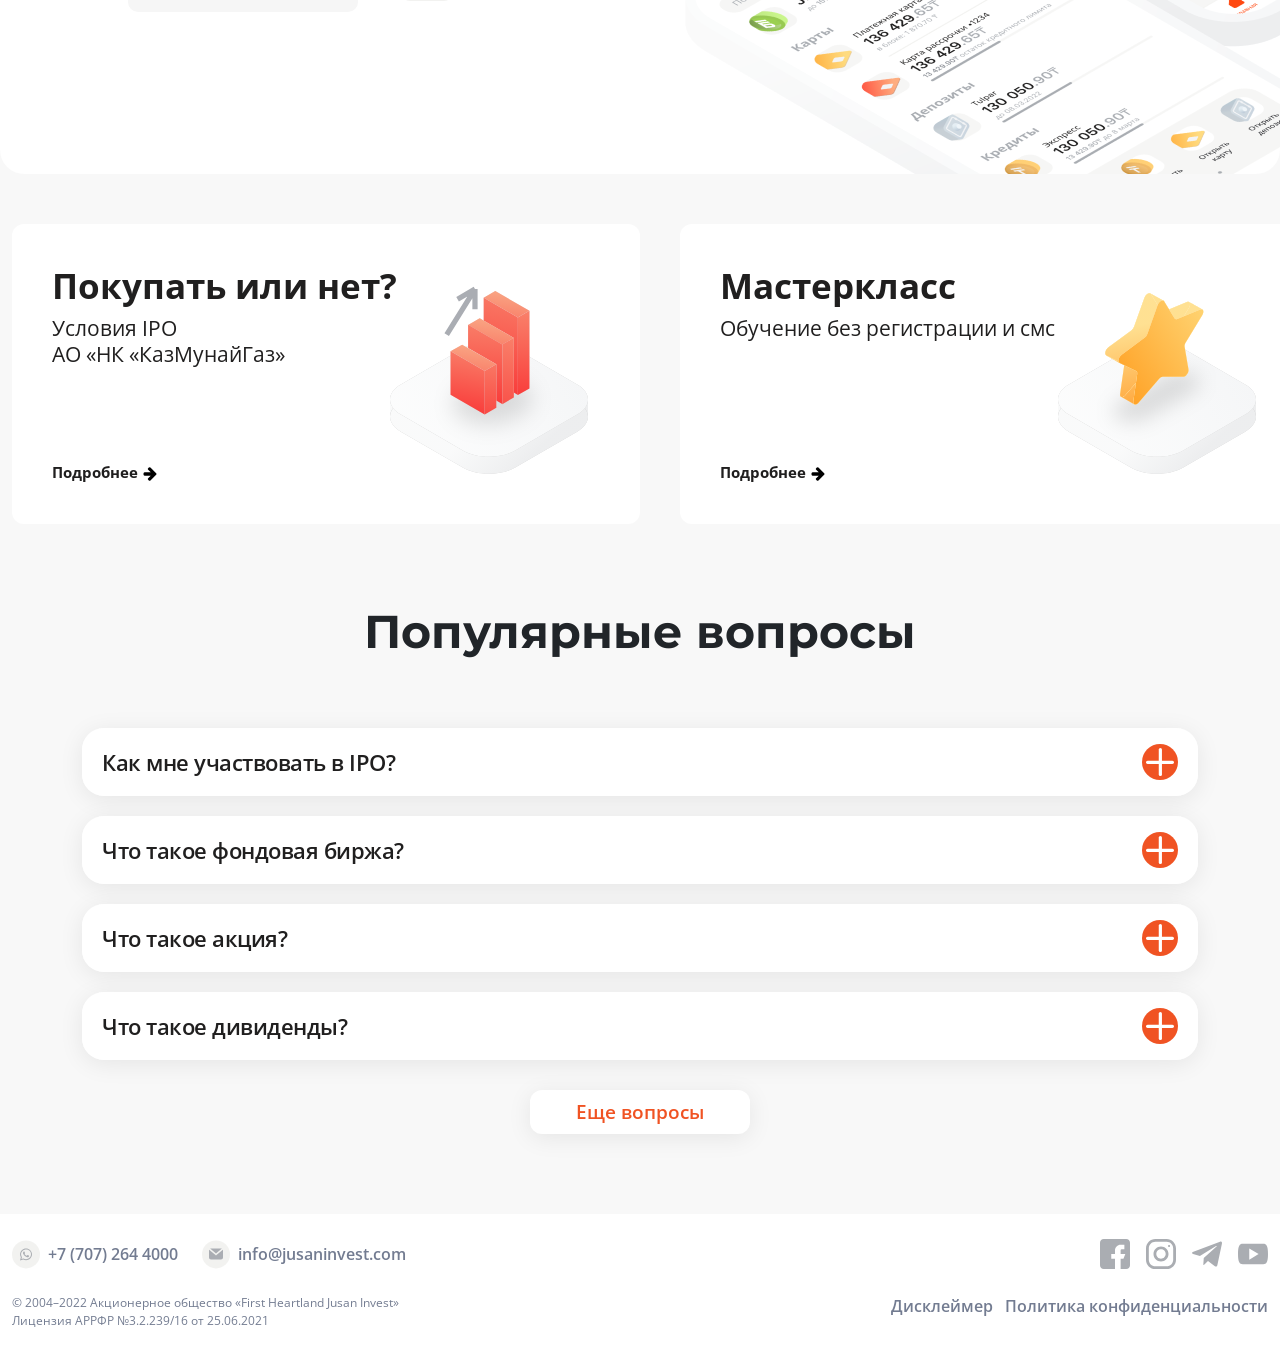
==== commit 96d5066b: "draw link" ====
--- a/index.html
+++ b/index.html
@@ -36,8 +36,8 @@
                         <ul class="grt-menu">
                             <li><a href="#benefits">Преимущества</a></li>
                             <li><a href="#how">Как работает IPO</a></li>
+                            <li><a href="#draw">Розыгрыш 🎁</a></li>
                             <li><a href="#forthcoming">Ближайшие IPO</a></li>
-                            <!-- <li><a href="#study">Обучение</a></li> -->	
                             <li><a href="#start">Как начать</a></li>							
                             <li><a href="#review">Отзывы</a></li>								
                             <li><a href="#faq">Вопросы</a></li>
@@ -395,7 +395,7 @@
         </div>
     </section>
 
-    <section class="ji-bg-gray ji-section">
+    <section class="ji-bg-gray ji-section" id="draw">
         <div class="draw-cont">
             <div class="bg-left"></div>
             <div class="draw-img__abs-l main-img" style="transform: translate3d(0px, 0px, 0px) rotate(0.0001deg); transform-style: preserve-3d; backface-visibility: hidden; pointer-events: none;">
--- a/styles/new-style.css
+++ b/styles/new-style.css
@@ -225,7 +225,7 @@
   max-width: 460px;
 }
 .cd_timer .cd-container {
-  margin: 0!important;
+  margin: 0;
 
 }
 .content-block__img {
@@ -558,6 +558,9 @@
   right: 5%;
   top: 65%;
 }
+.cd_timer .cd-container {
+  margin: auto;
+}
 }
 
 @media (max-width: 500px) {
@@ -593,9 +596,6 @@
 .cd_timer {
   font-size: 6.2px!important;
 }
-.cd_timer .cd-container {
-  margin: auto !important;
-}
 .draw-img__abs-l {
   left: -2%;
   bottom: 50%;
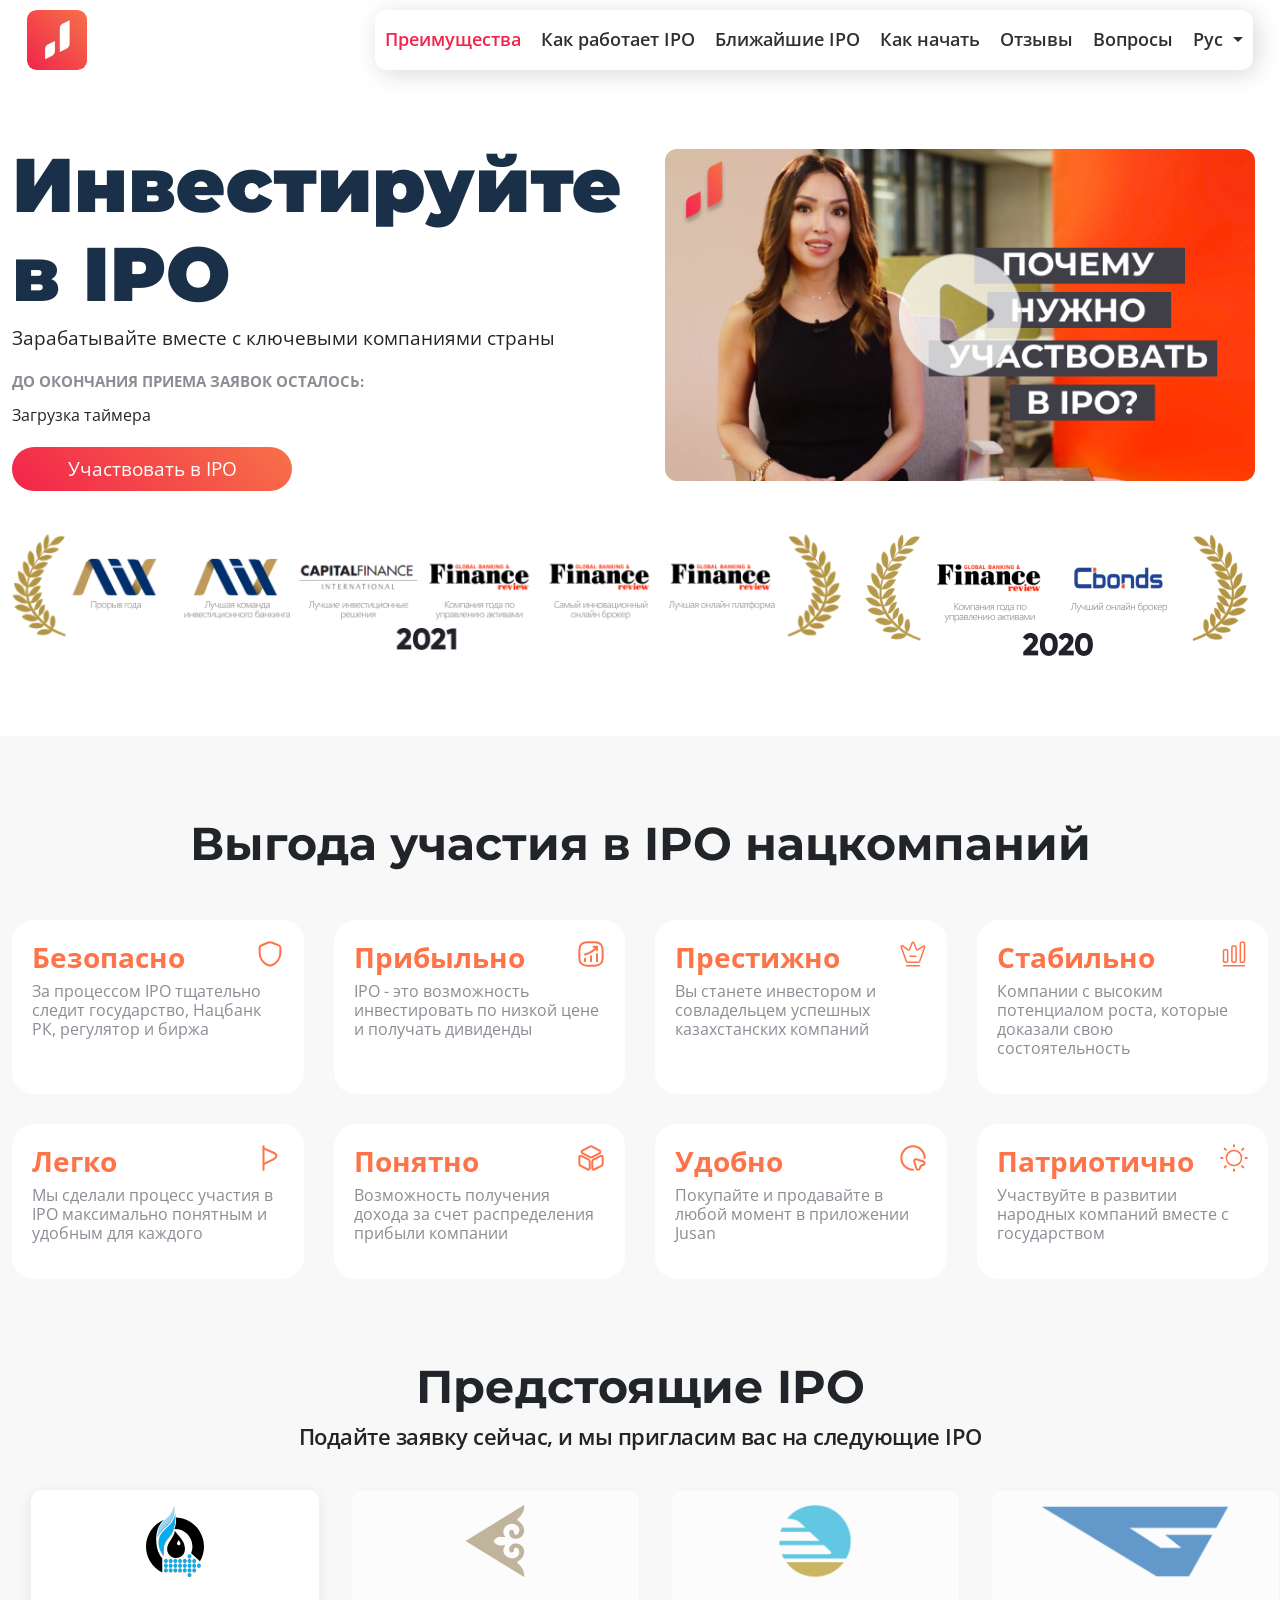
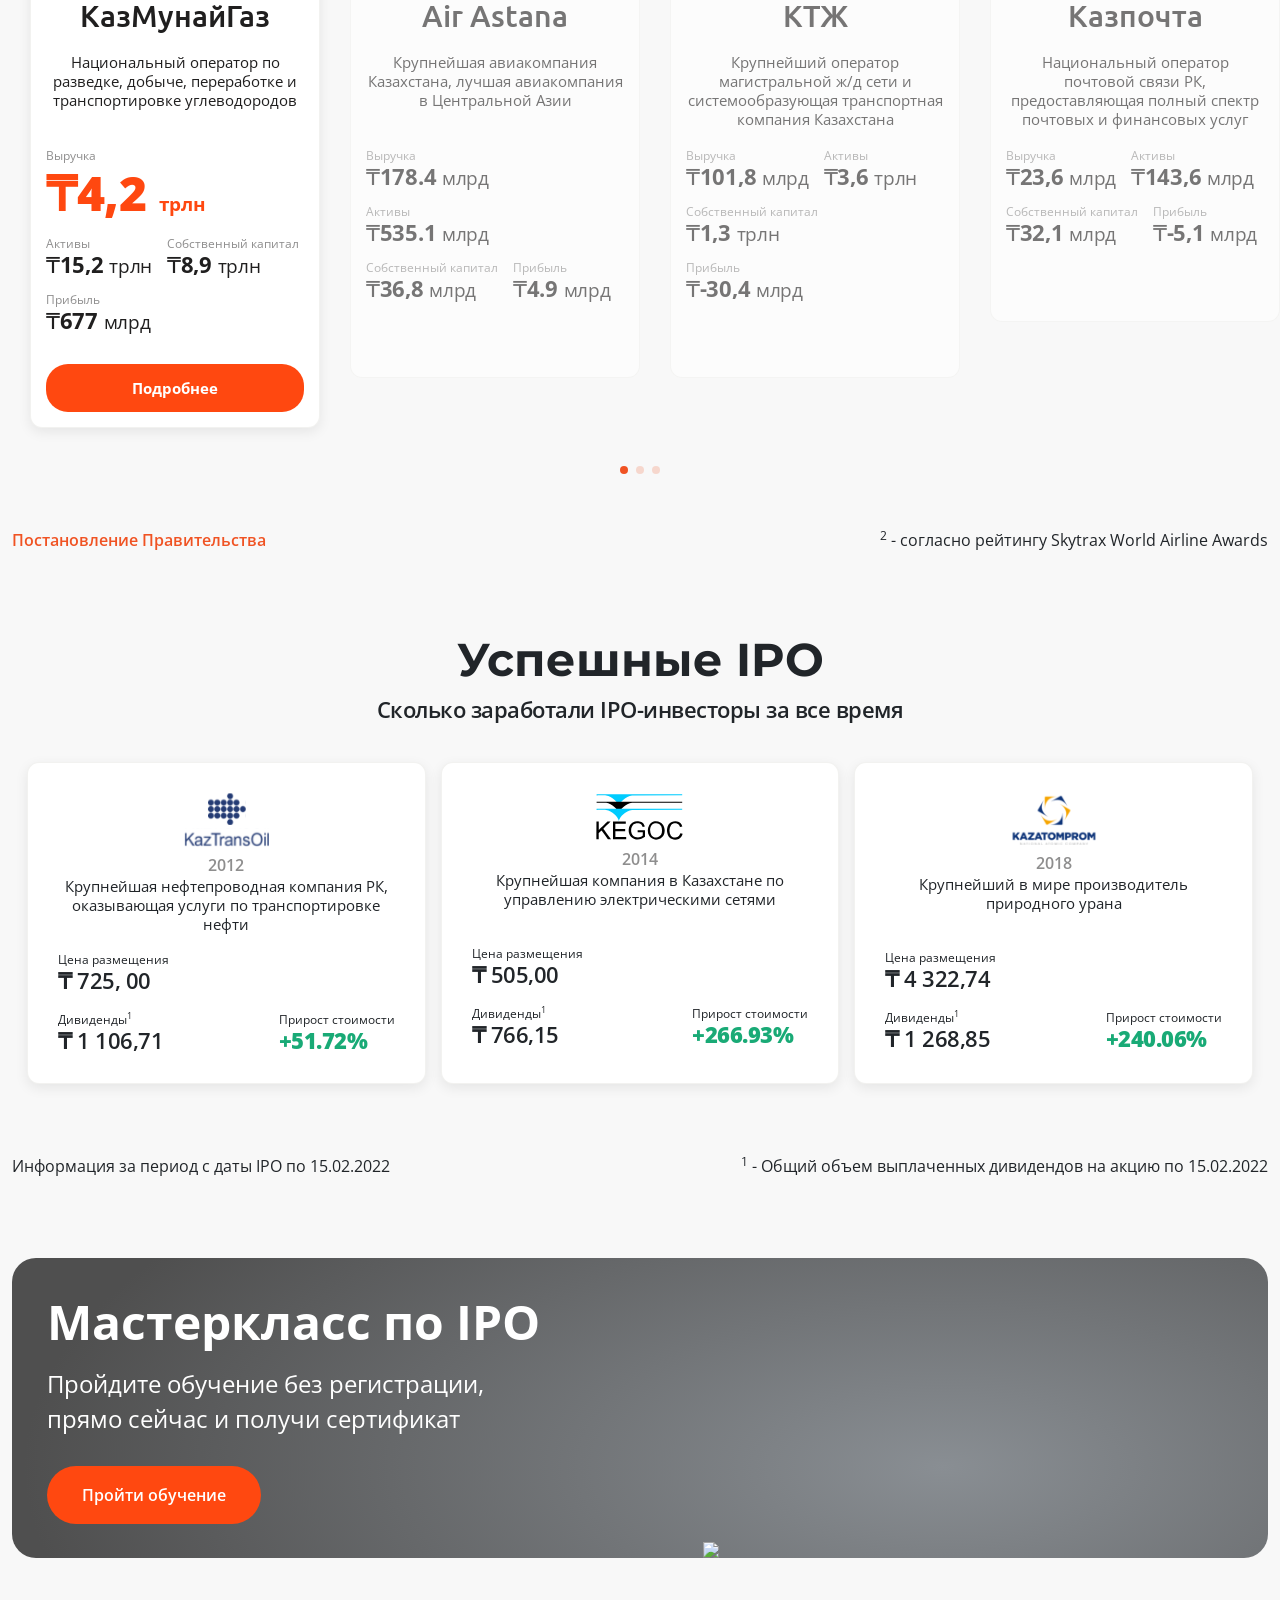
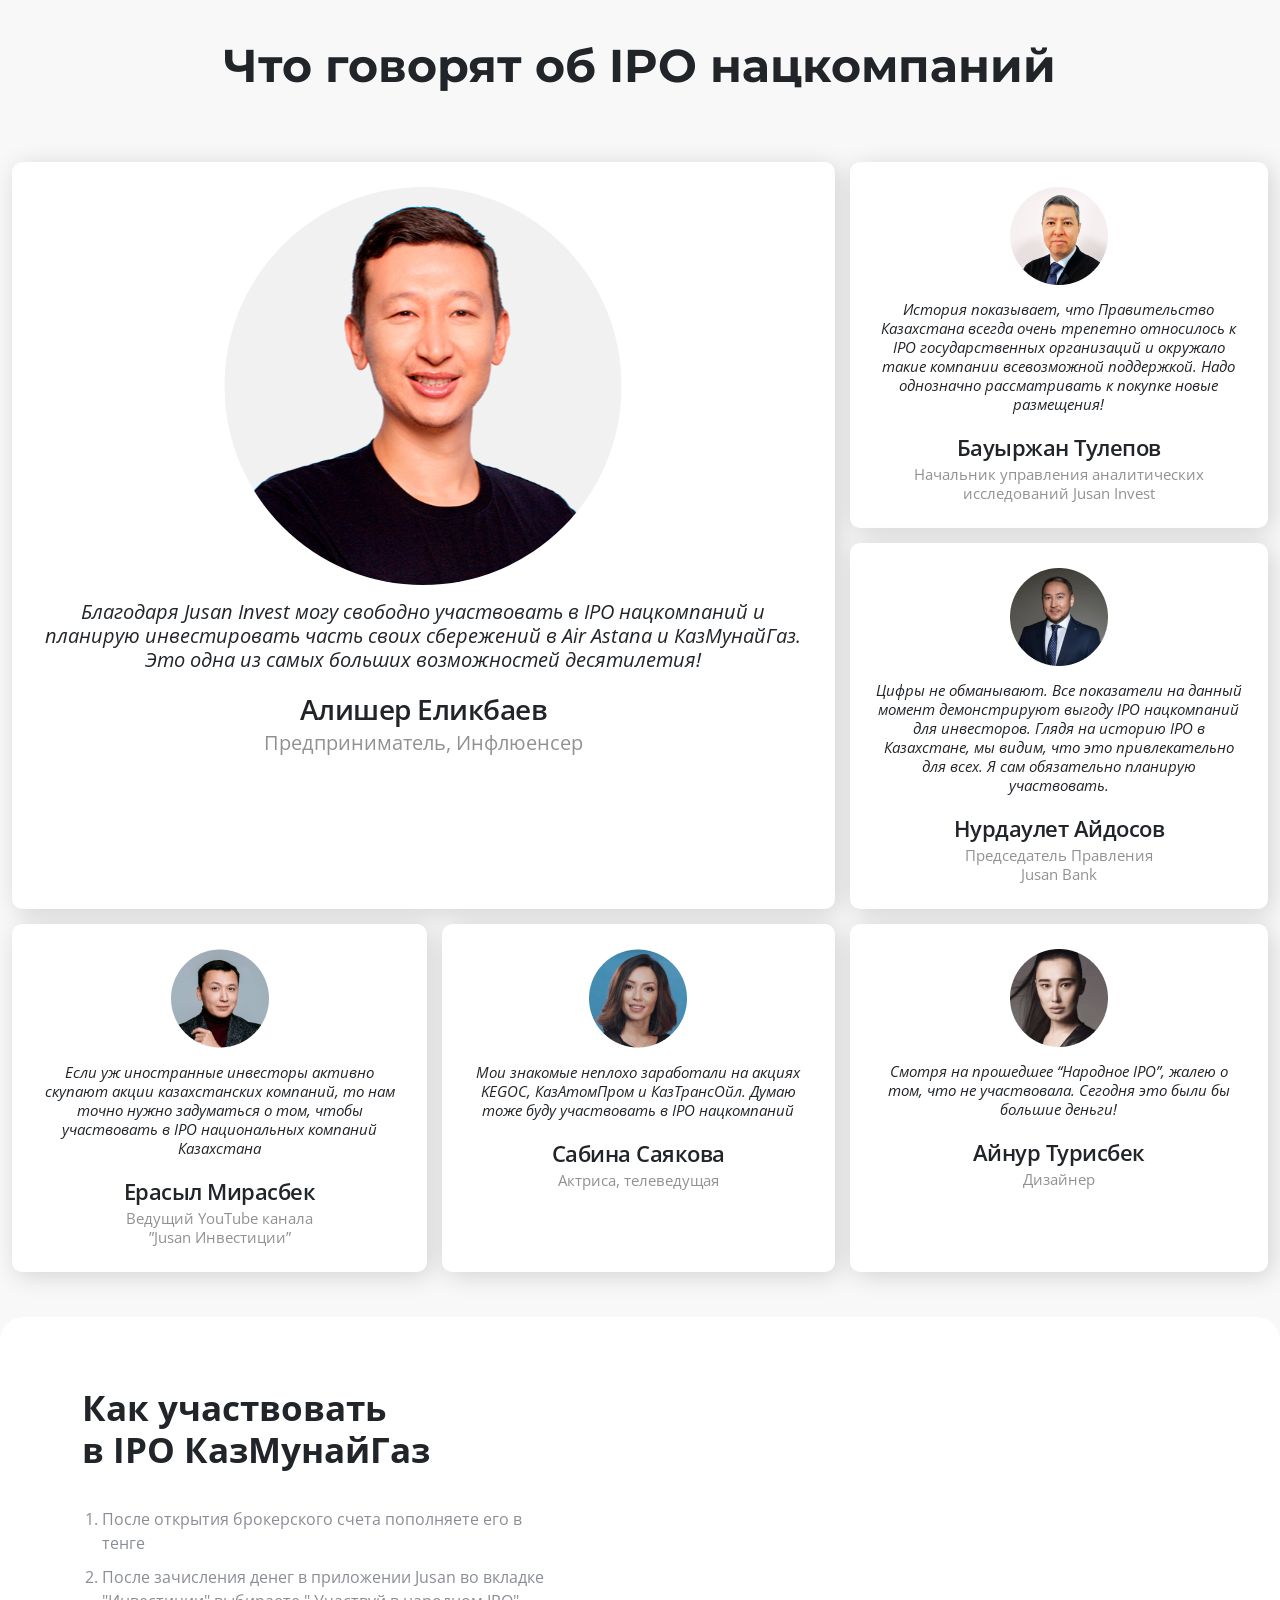
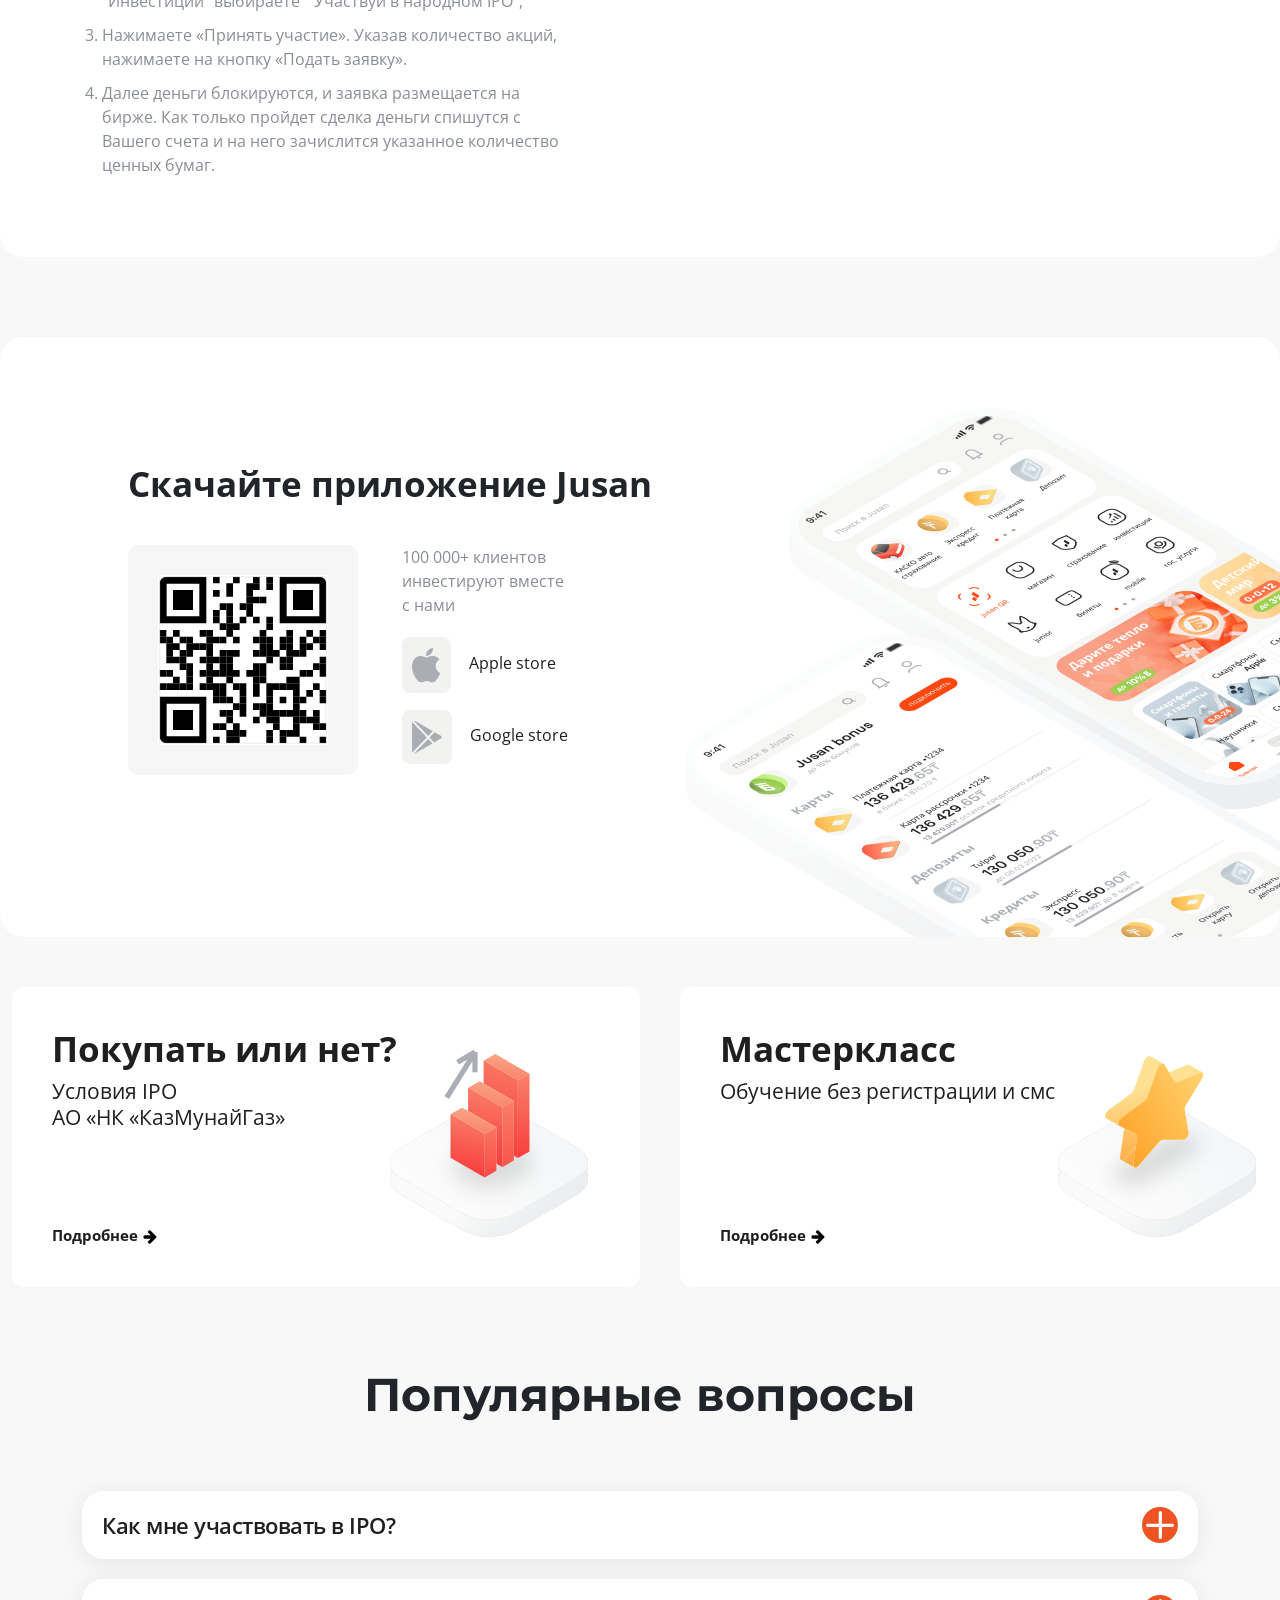
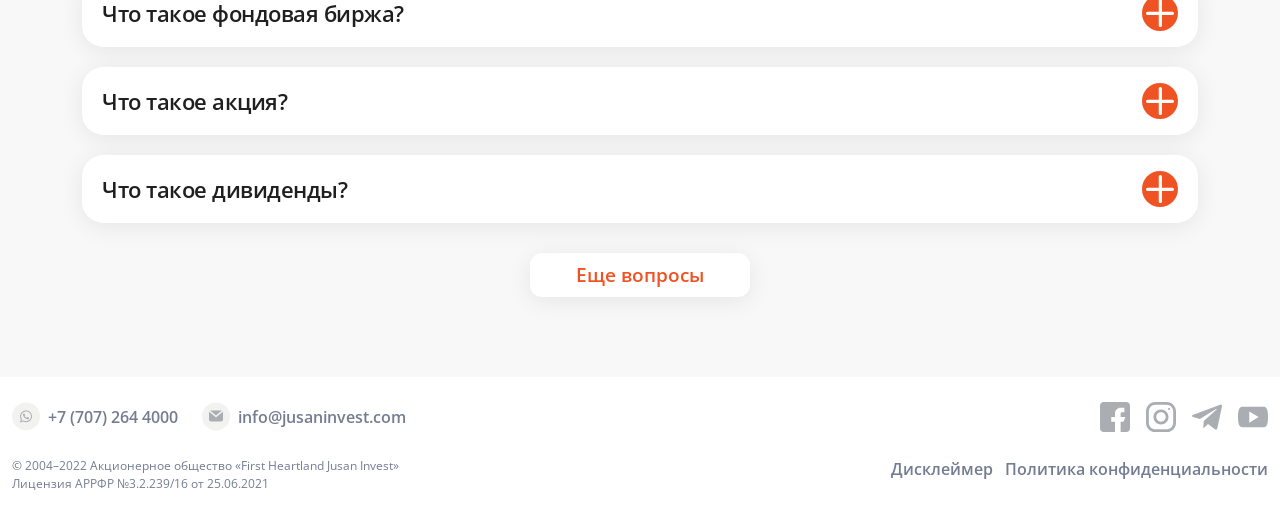
==== commit f134a1e1: "draw away" ====
--- a/index.html
+++ b/index.html
@@ -36,7 +36,7 @@
                         <ul class="grt-menu">
                             <li><a href="#benefits">Преимущества</a></li>
                             <li><a href="#how">Как работает IPO</a></li>
-                            <li><a href="#draw">Розыгрыш 🎁</a></li>
+                            <!-- <li><a href="#draw">Розыгрыш 🎁</a></li> -->
                             <li><a href="#forthcoming">Ближайшие IPO</a></li>
                             <li><a href="#start">Как начать</a></li>							
                             <li><a href="#review">Отзывы</a></li>								
@@ -395,7 +395,7 @@
         </div>
     </section>
 
-    <section class="ji-bg-gray ji-section" id="draw">
+    <!-- <section class="ji-bg-gray ji-section" id="draw">
         <div class="draw-cont">
             <div class="bg-left"></div>
             <div class="draw-img__abs-l main-img" style="transform: translate3d(0px, 0px, 0px) rotate(0.0001deg); transform-style: preserve-3d; backface-visibility: hidden; pointer-events: none;">
@@ -414,7 +414,7 @@
                 <img class="" data-depth="0.20" src="assets/images/IMG-BOX.png" alt="trophy" style="transform: translate3d(0px, 0px, 0px); transform-style: preserve-3d; backface-visibility: hidden; position: relative; ">
             </div>
         </div>
-    </section>
+    </section> -->
 
     <!-- success -->
     <section class="ji-bg-gray ji-section">
--- a/styles/new-style.css
+++ b/styles/new-style.css
@@ -225,7 +225,7 @@
   max-width: 460px;
 }
 .cd_timer .cd-container {
-  margin: 0;
+  float:left;
 
 }
 .content-block__img {
@@ -559,7 +559,7 @@
   top: 65%;
 }
 .cd_timer .cd-container {
-  margin: auto;
+  float:none;
 }
 }
 
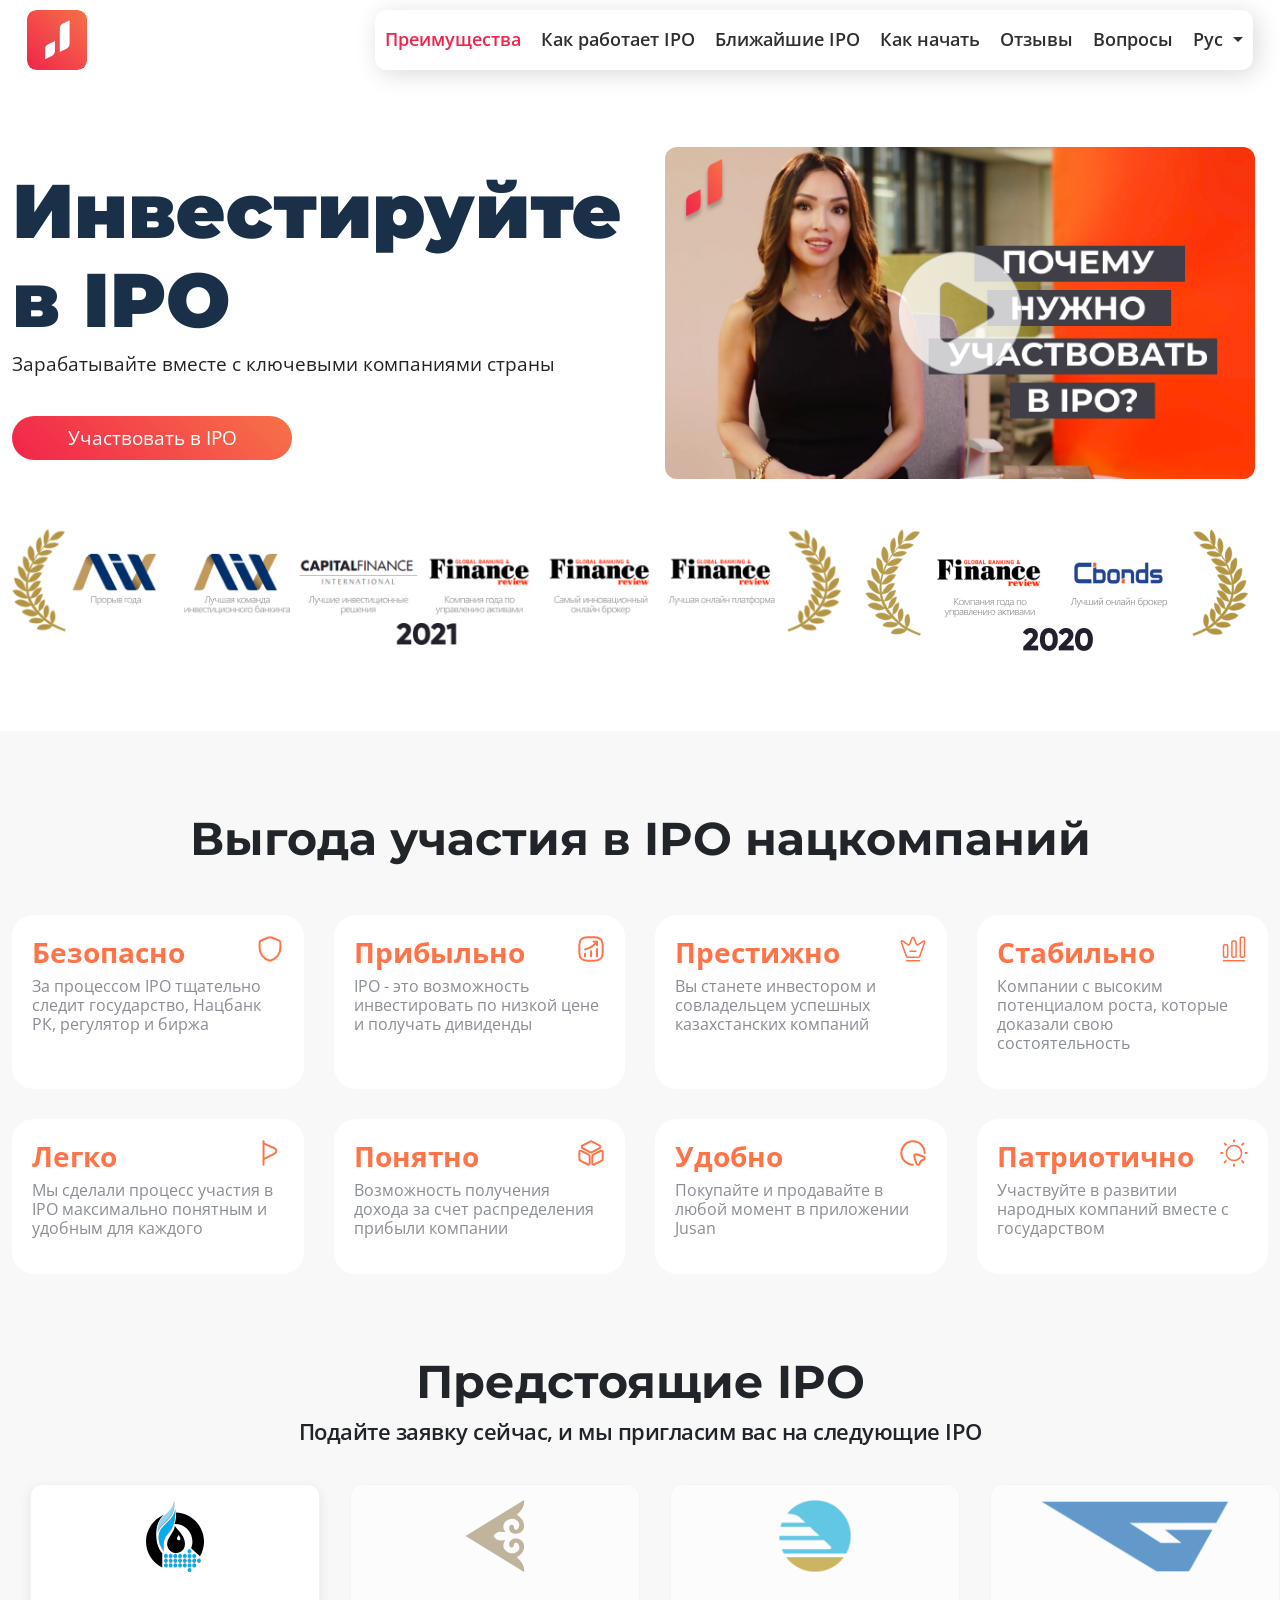
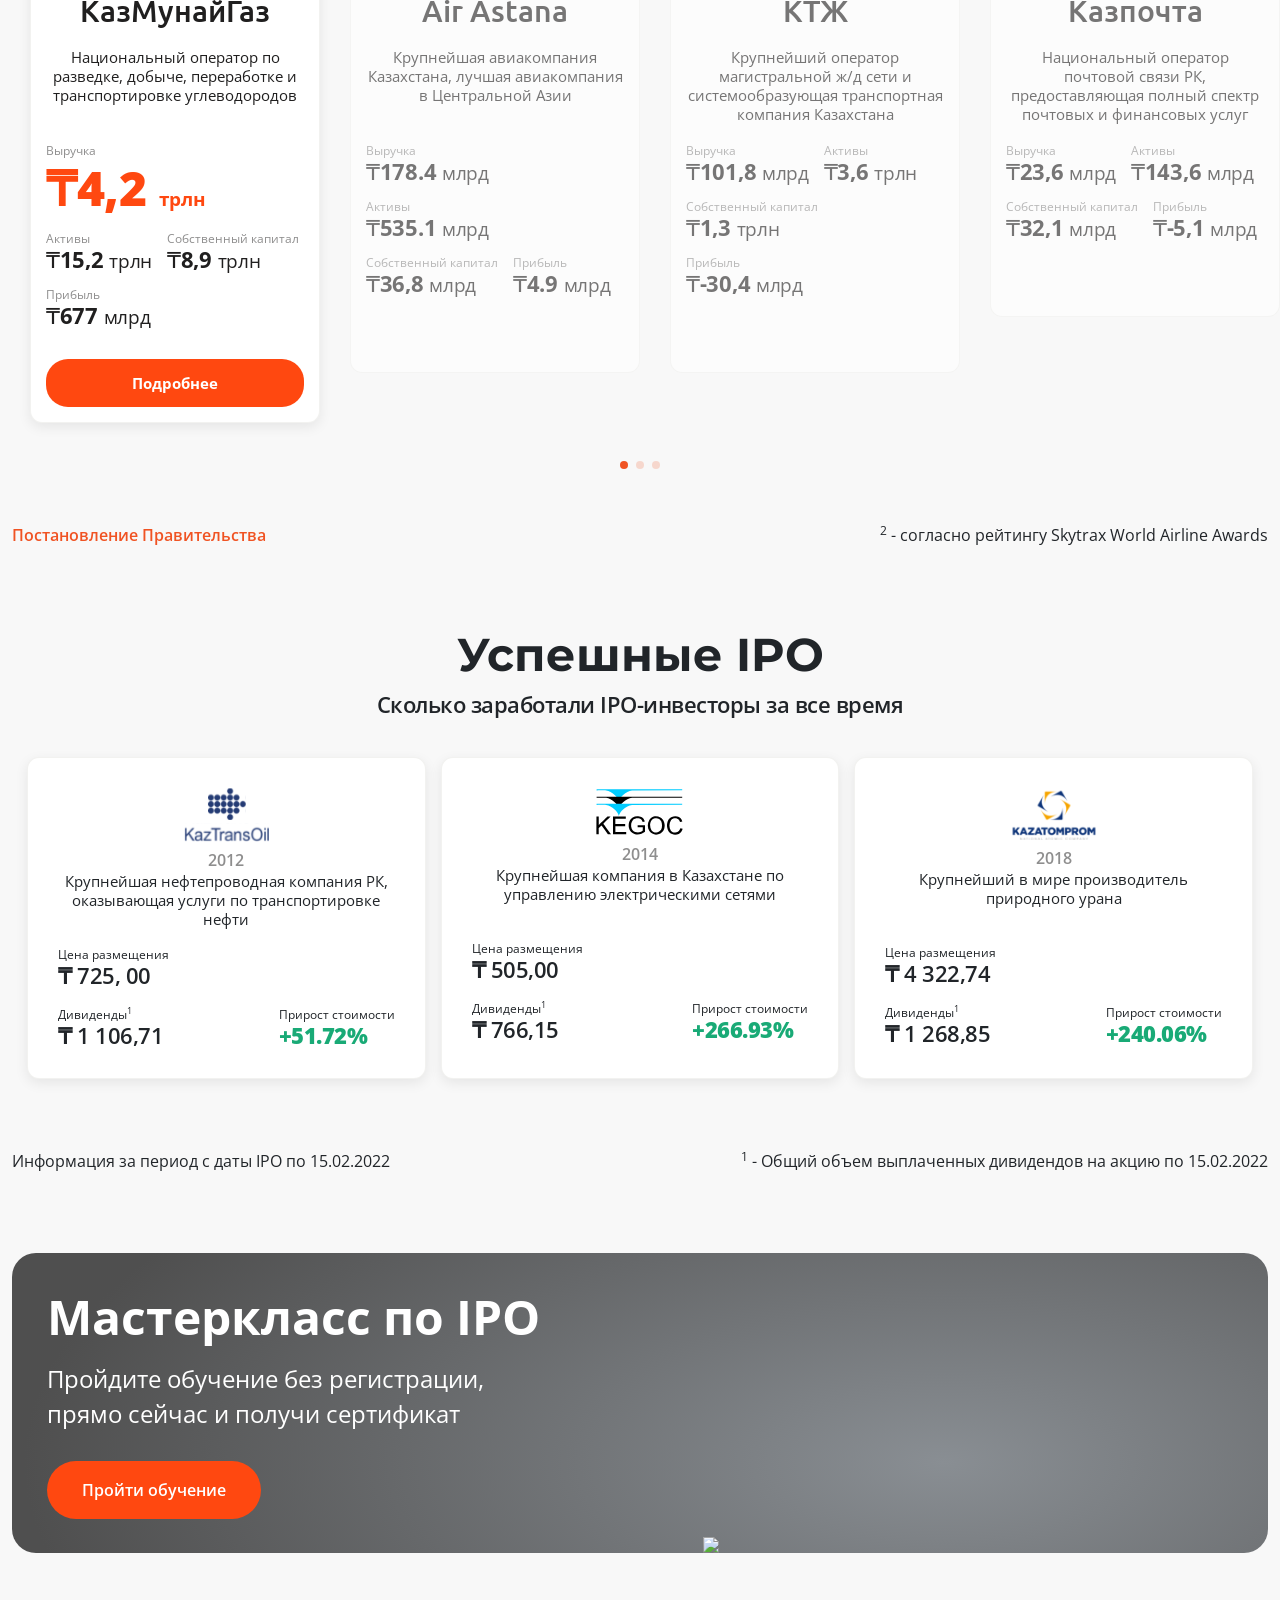
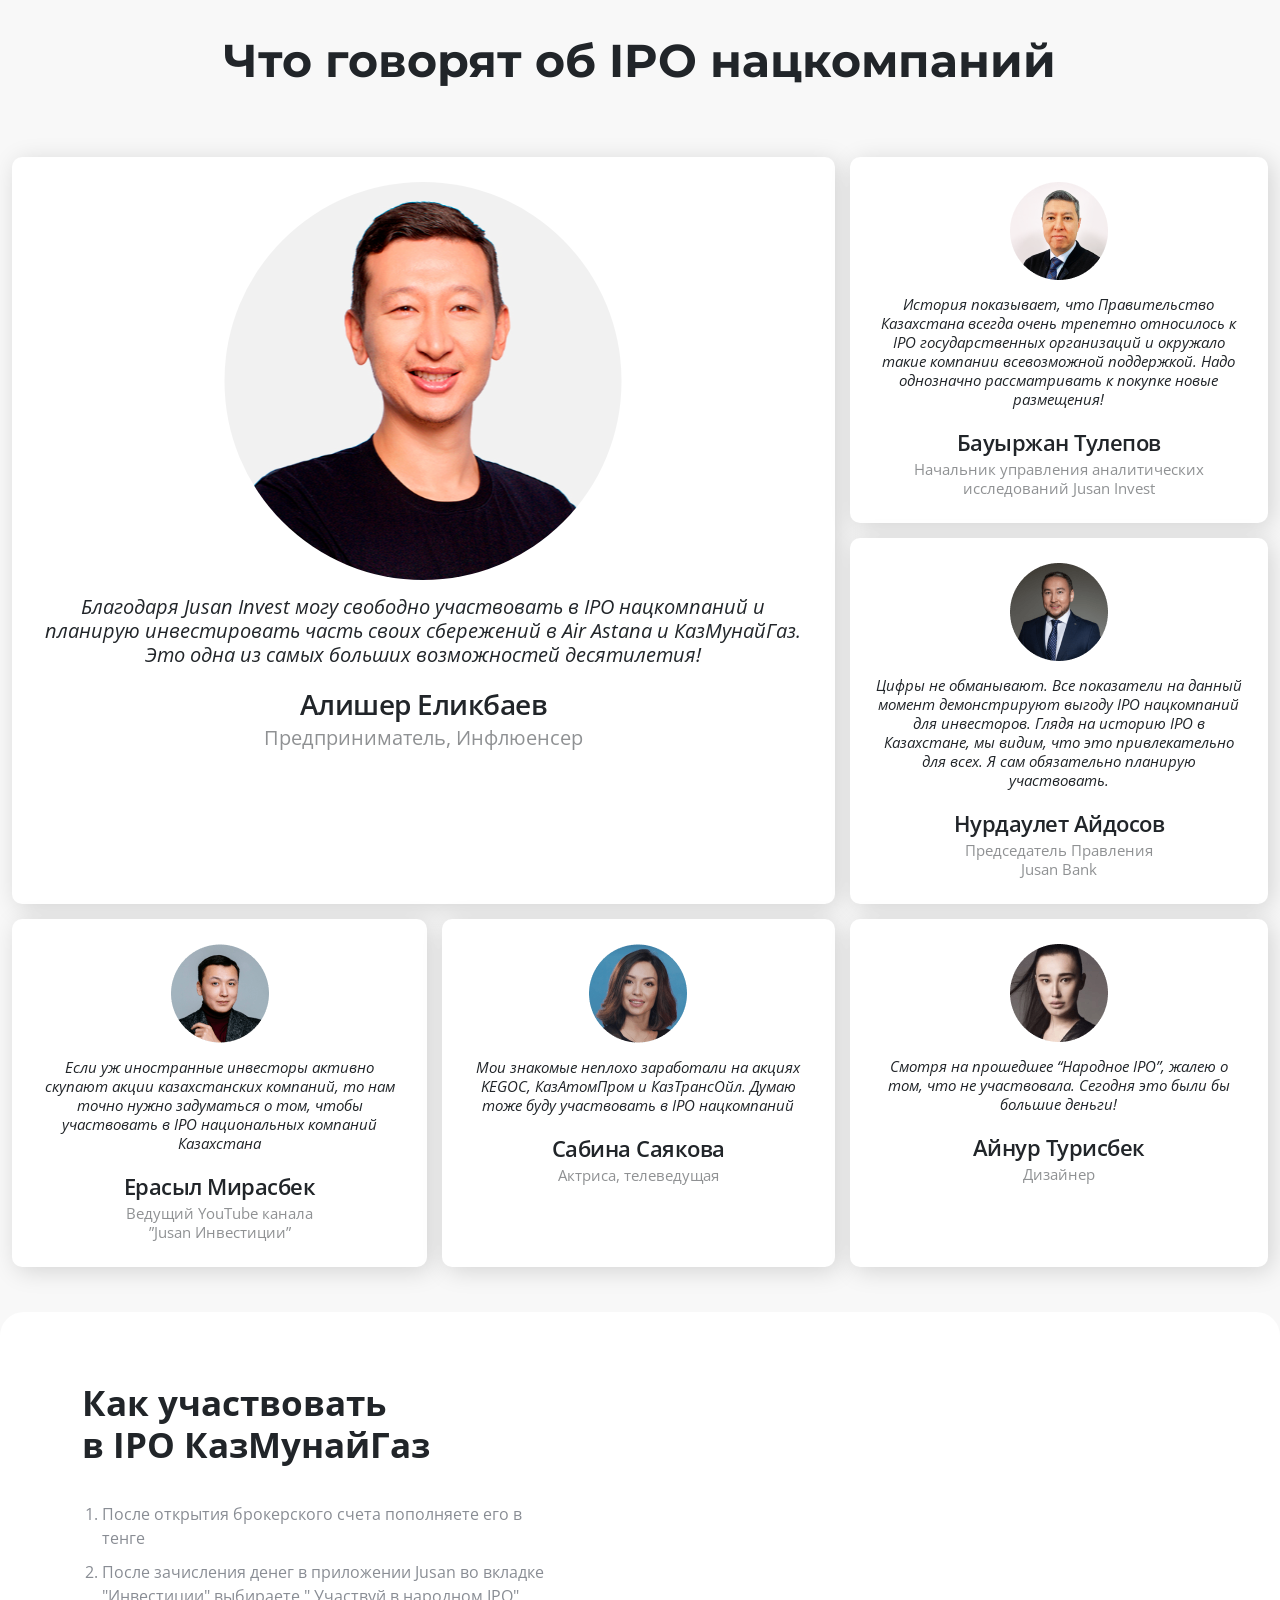
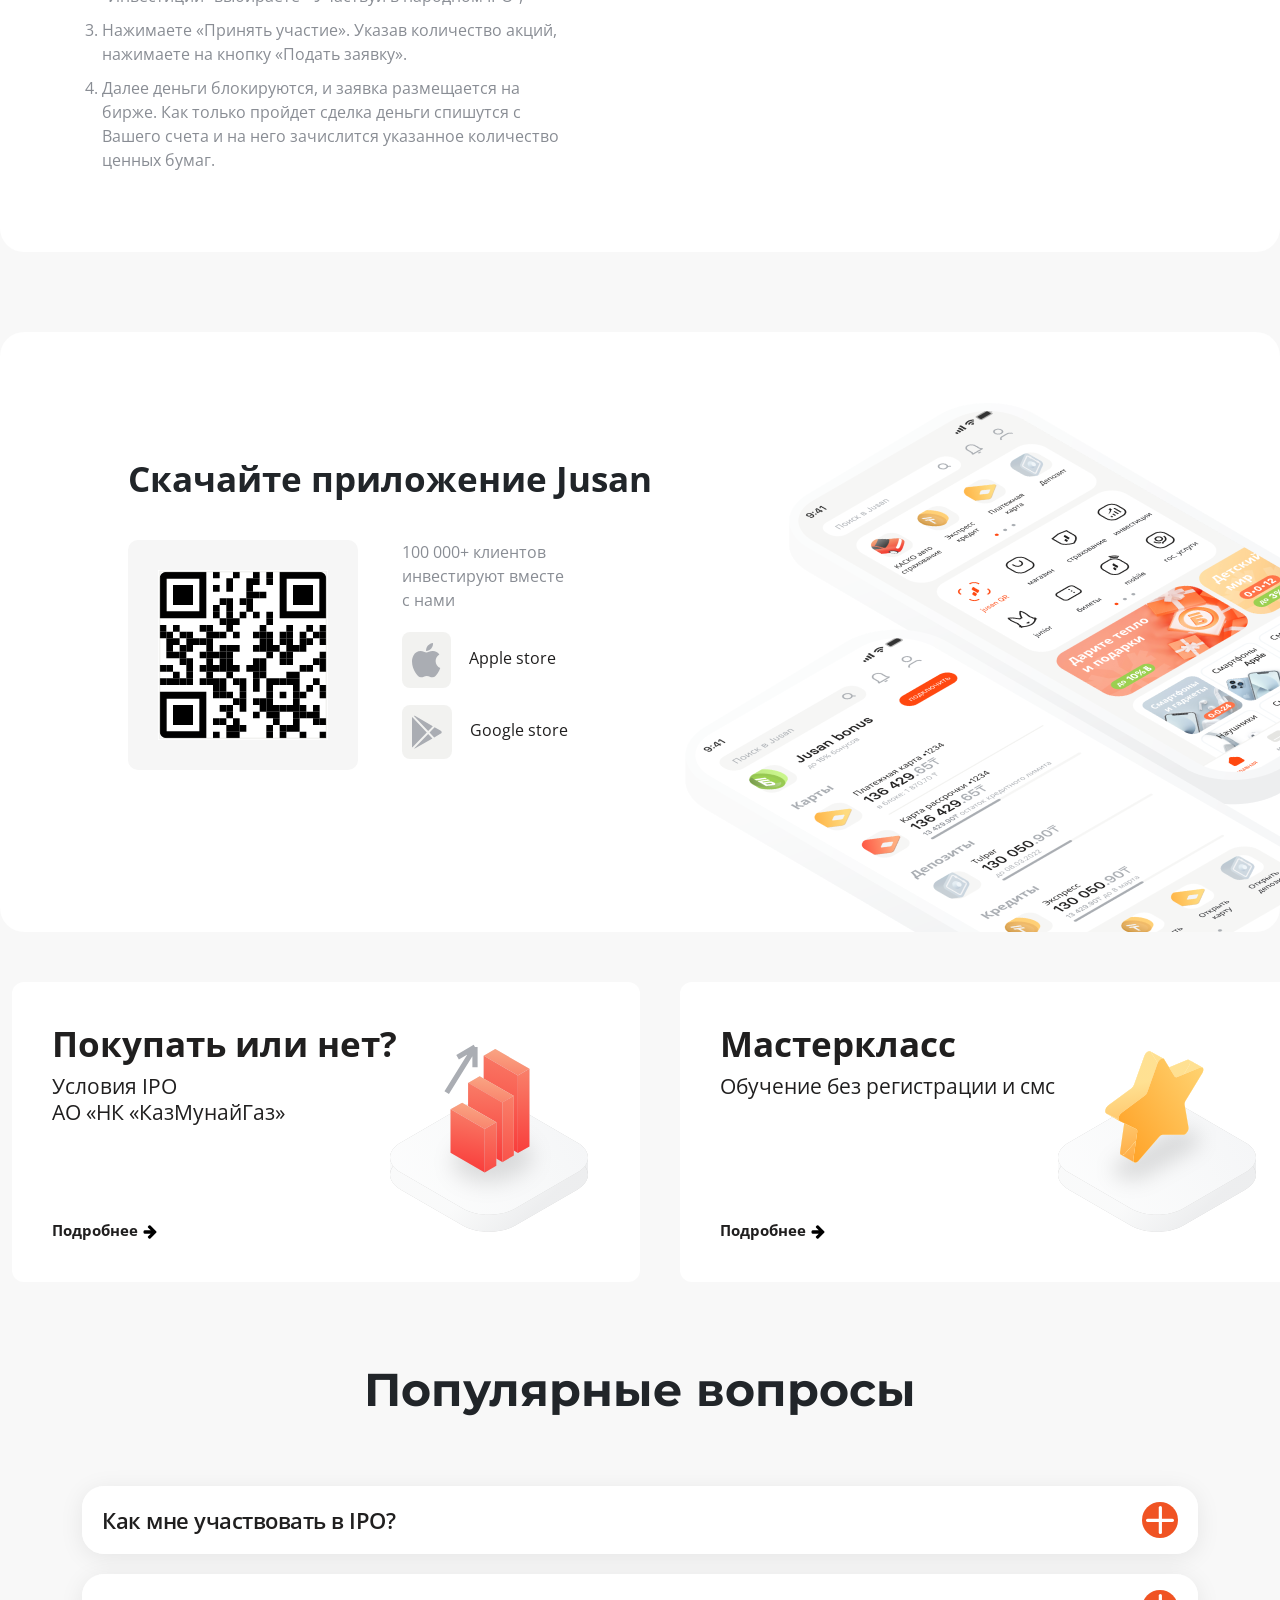
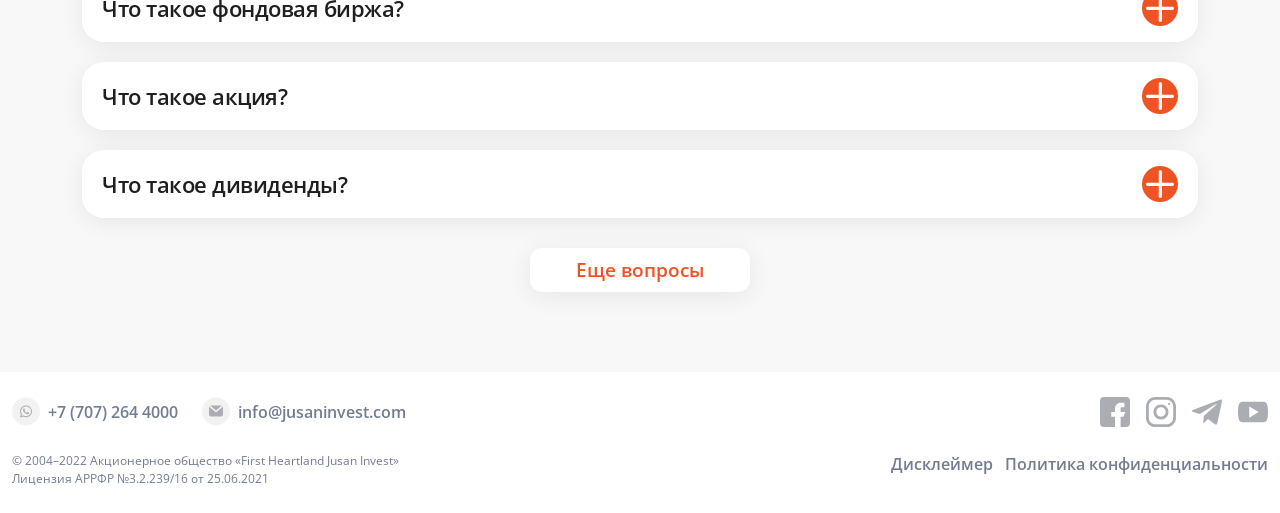
==== commit 14ff6fbf: "timer none" ====
--- a/index.html
+++ b/index.html
@@ -68,8 +68,6 @@
                     <div class="ji-text-21 ji-mb-20">
                         Зарабатывайте вместе с ключевыми компаниями страны
                     </div>
-                    <div class="darkGrey txt-amount title-countdown"><strong style="text-transform: uppercase;">До окончания приема заявок осталось:</strong></div>
-                      <div>Загрузка таймера</div>
                     <a href="#start" class="ji-button ji-text-21 m-button">Участвовать в IPO</a>
                 </div>
                 <div class="col-md-6">
@@ -1239,10 +1237,6 @@
 <noscript><div><img src="https://mc.yandex.ru/watch/90840349" style="position:absolute; left:-9999px;" alt="" /></div></noscript>
 <!-- /Yandex.Metrika counter -->
 
-<!--Начало кода "proТаймера" (id:46935)-->
-<script src="//cdcs.makedreamprofits.ru/jmdp.js"></script>
-<script>var pt_uid="6375c29f2762b";(function(d,w){n=d.getElementsByTagName("script")[0],s=d.createElement("script"),f=function(){n.parentNode.insertBefore(s,n);};s.type="text/javascript";s.async=true;o=(new Date()).getTimezoneOffset();qs=document.location.search.split("+").join(" ");re=/[?&]?([^=]+)=([^&]*)/g;m="";while(tokens=re.exec(qs))try{if("email"===decodeURIComponent(tokens[1])) m=decodeURIComponent(tokens[2]);}catch(t){}i="";s.src="//cdcs.makedreamprofits.ru/?"+pt_uid+","+o+","+m; if("[object Opera]"===w.opera)d.addEventListener("DomContentLoaded",f,false);else f();})(document, window);</script><!--Конец кода "proТаймера"-->
-
 <script src="https://cdnjs.cloudflare.com/ajax/libs/parallax/3.1.0/parallax.min.js"></script>
 
 <script> 
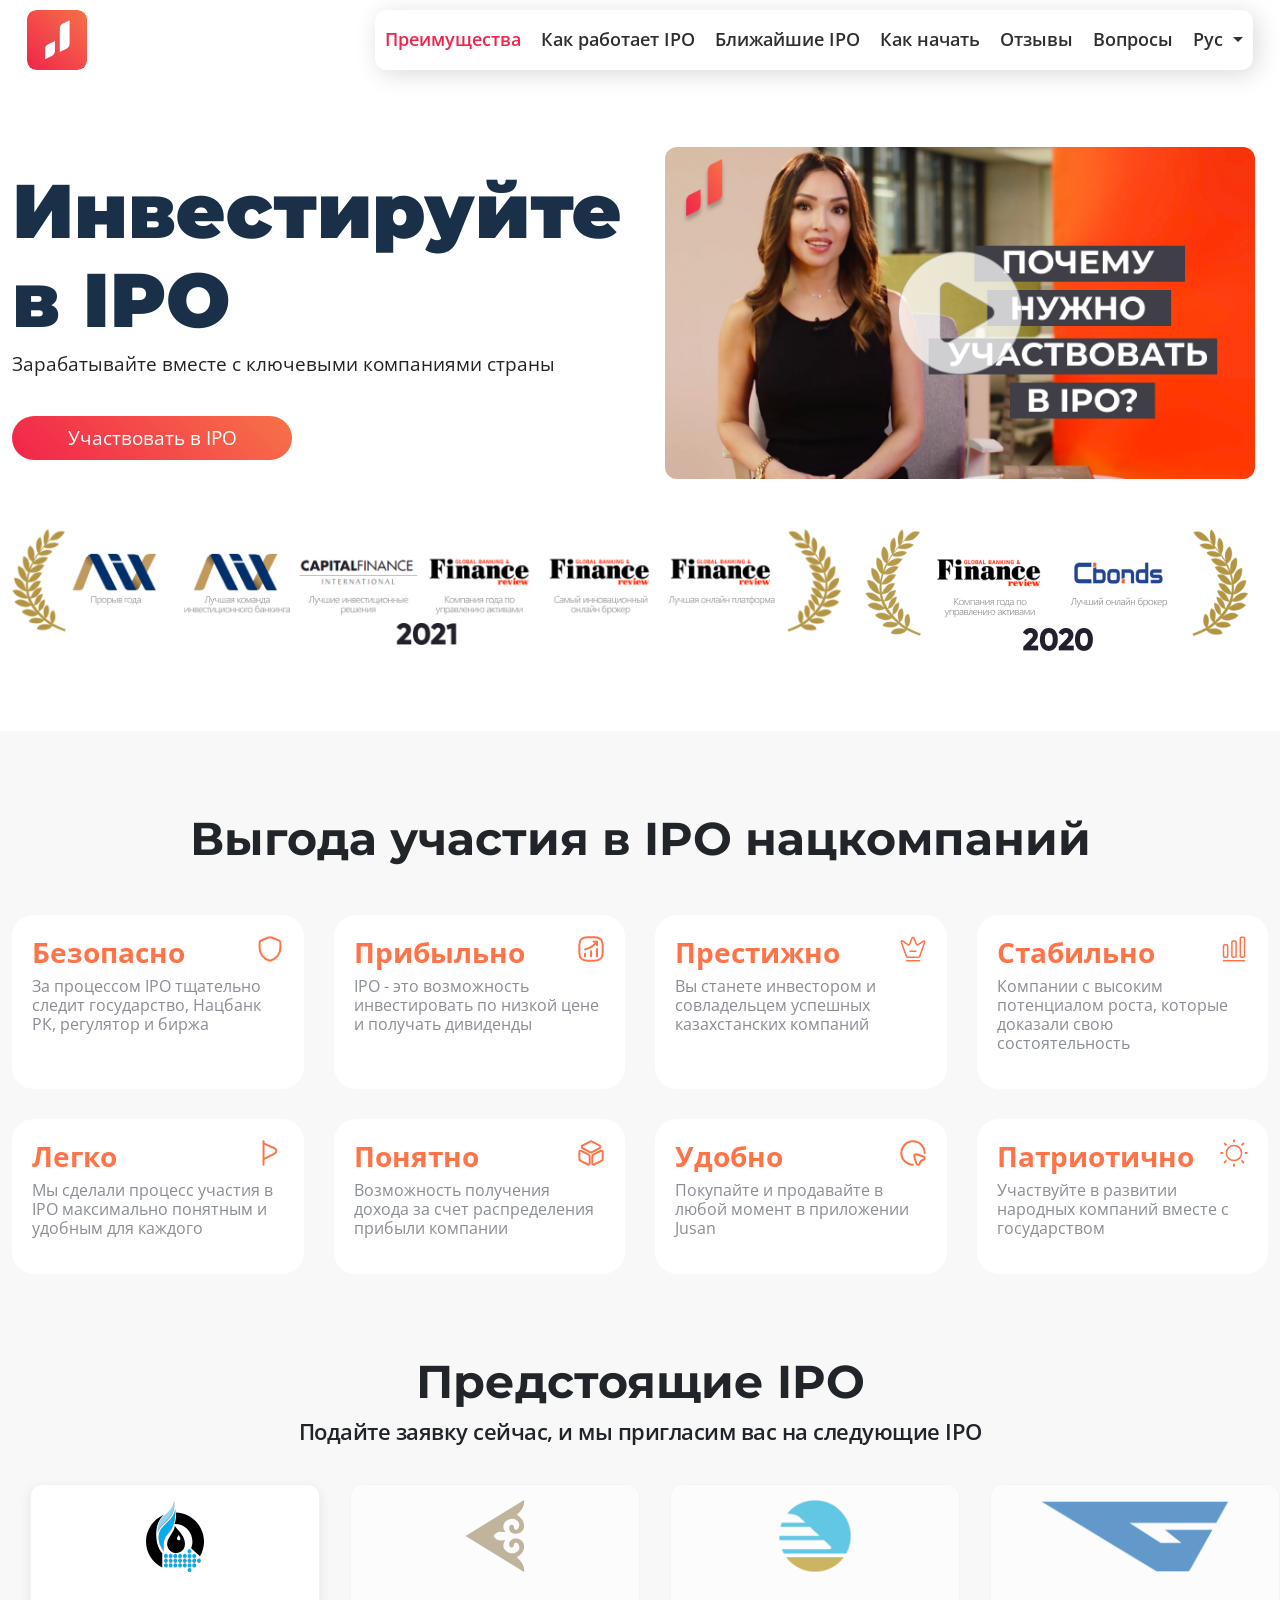
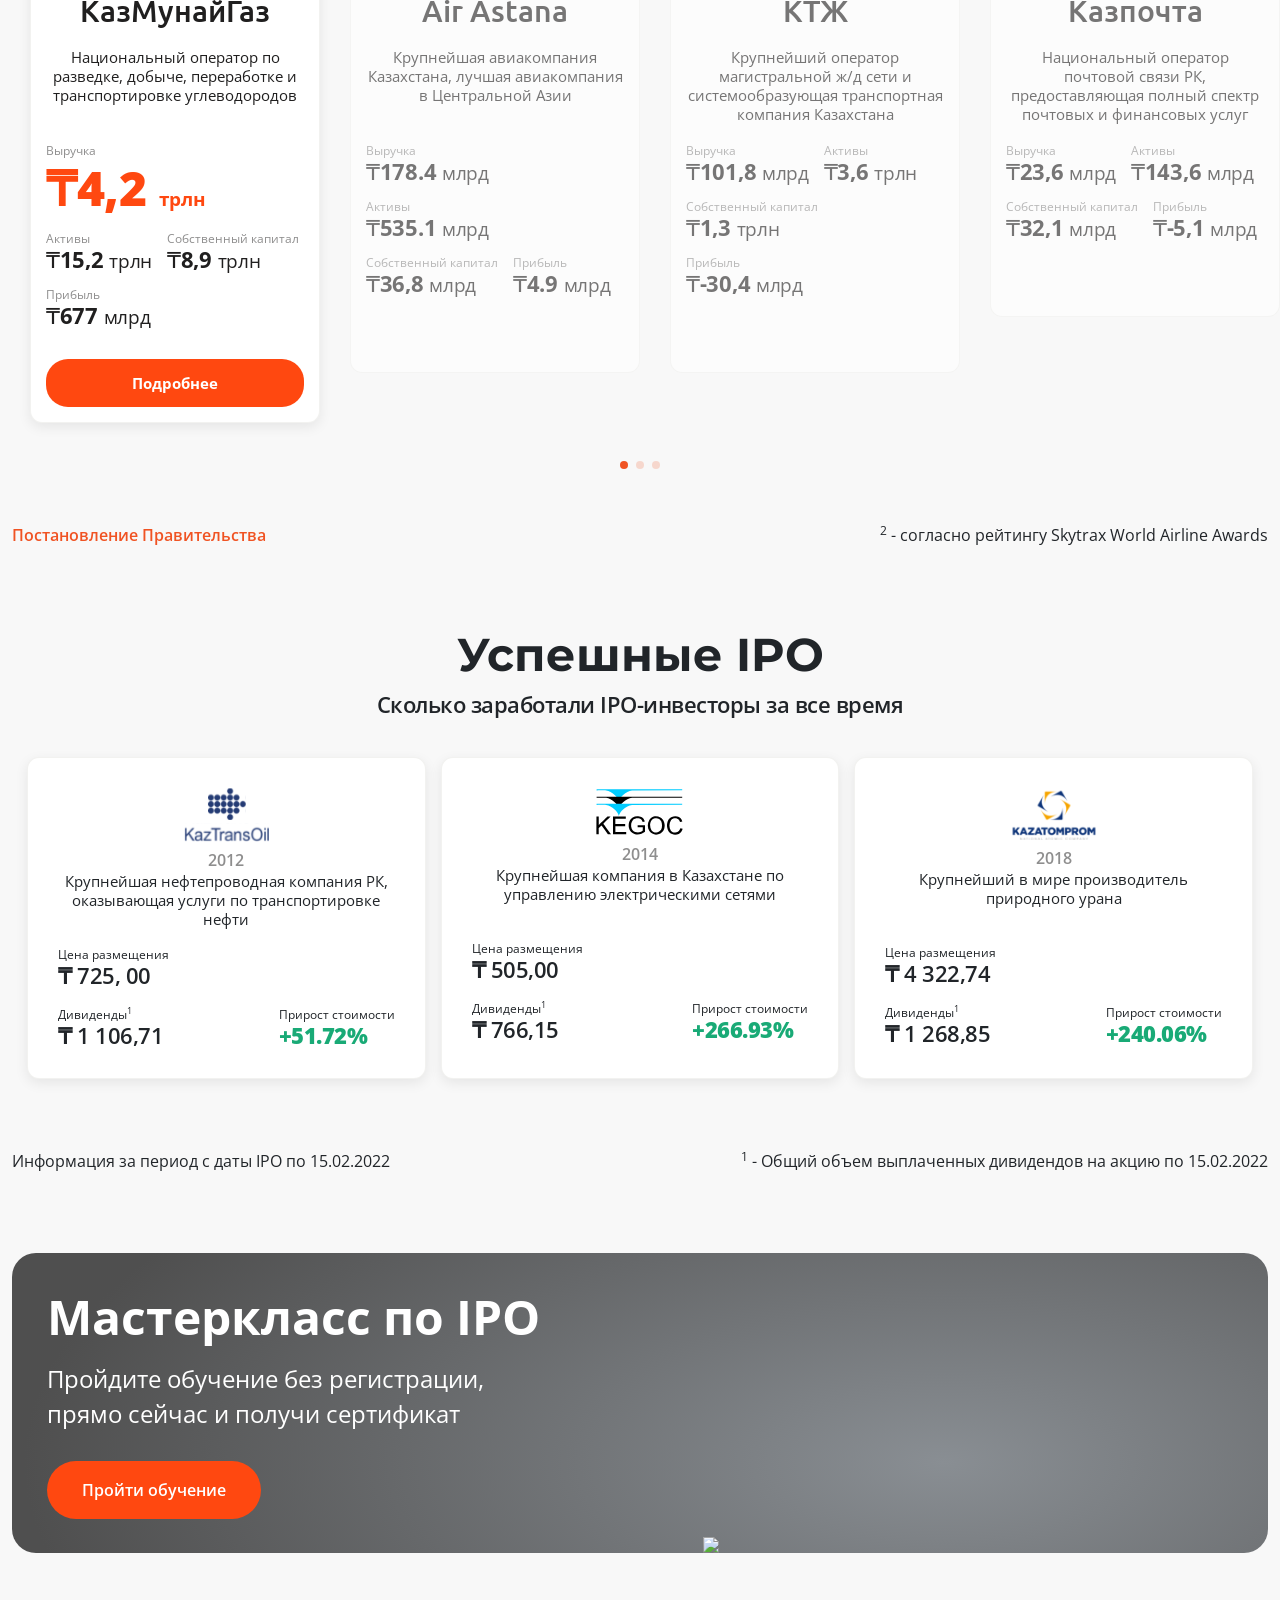
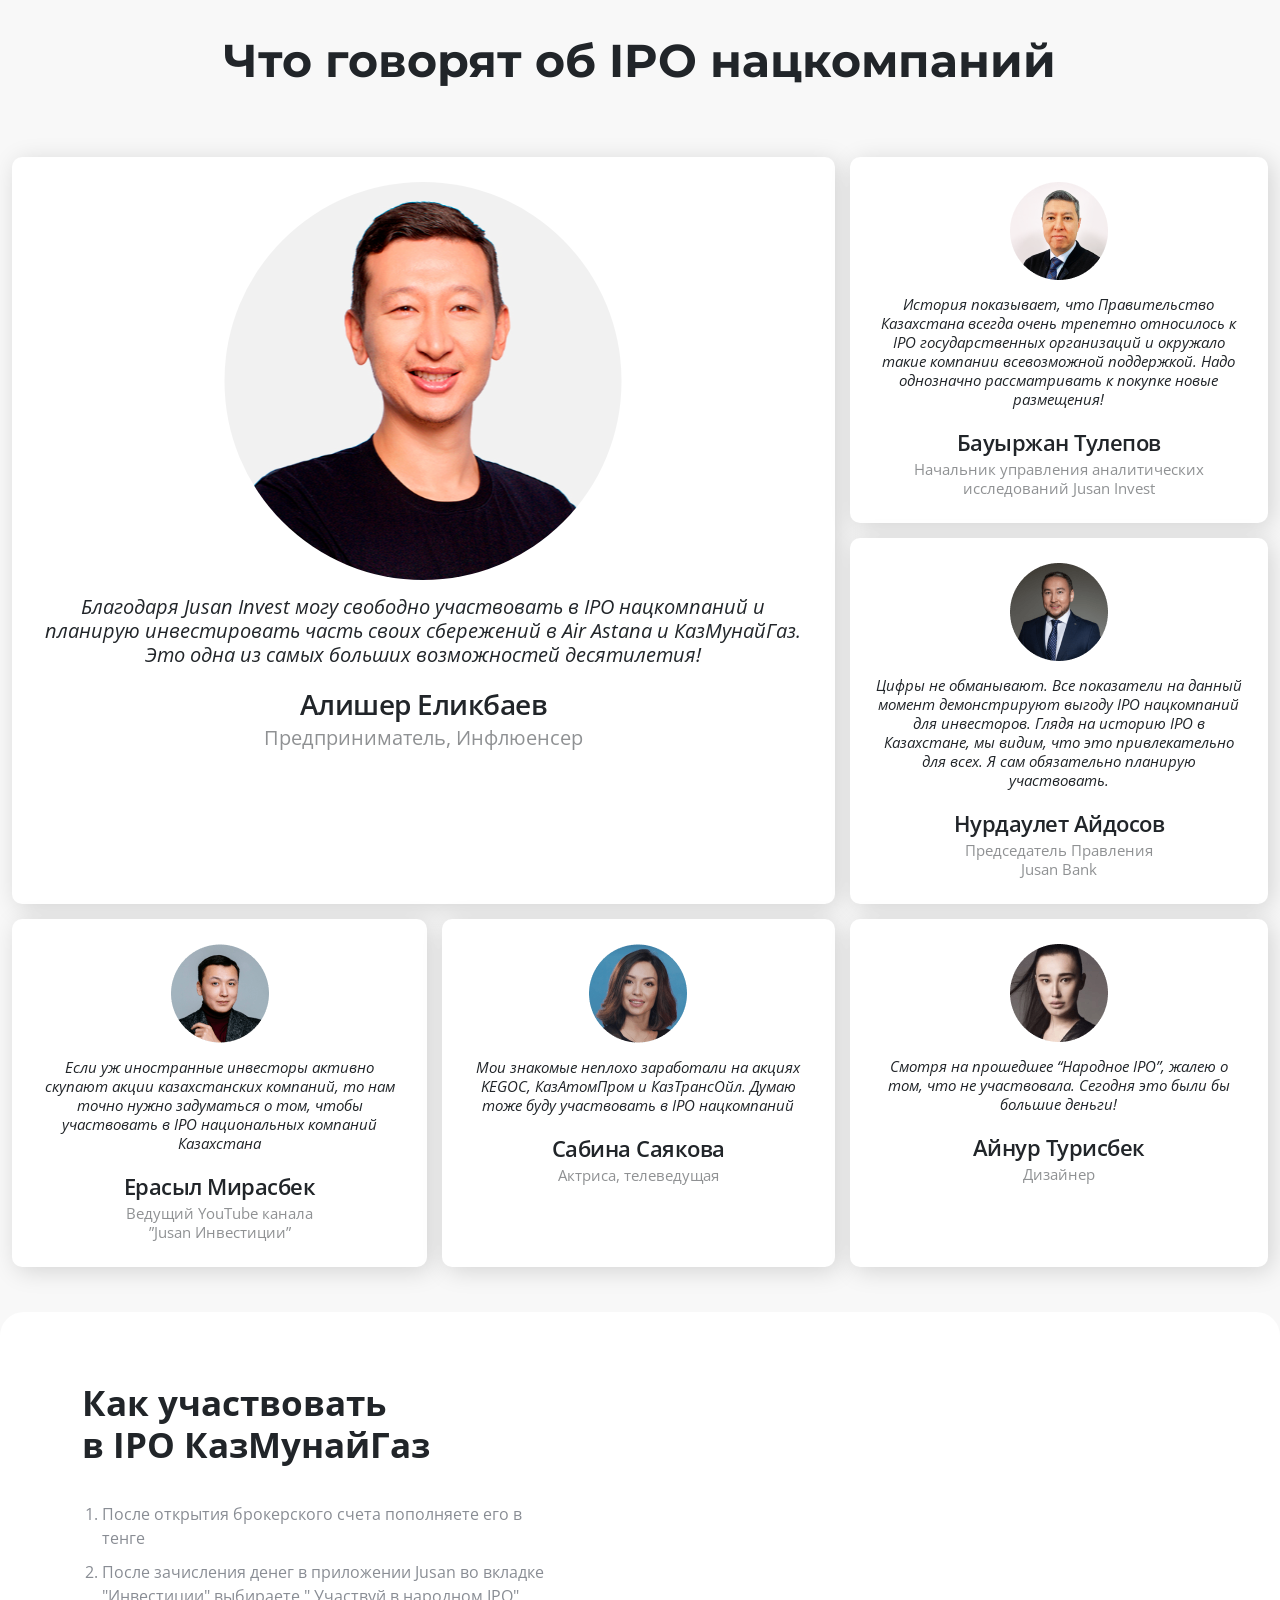
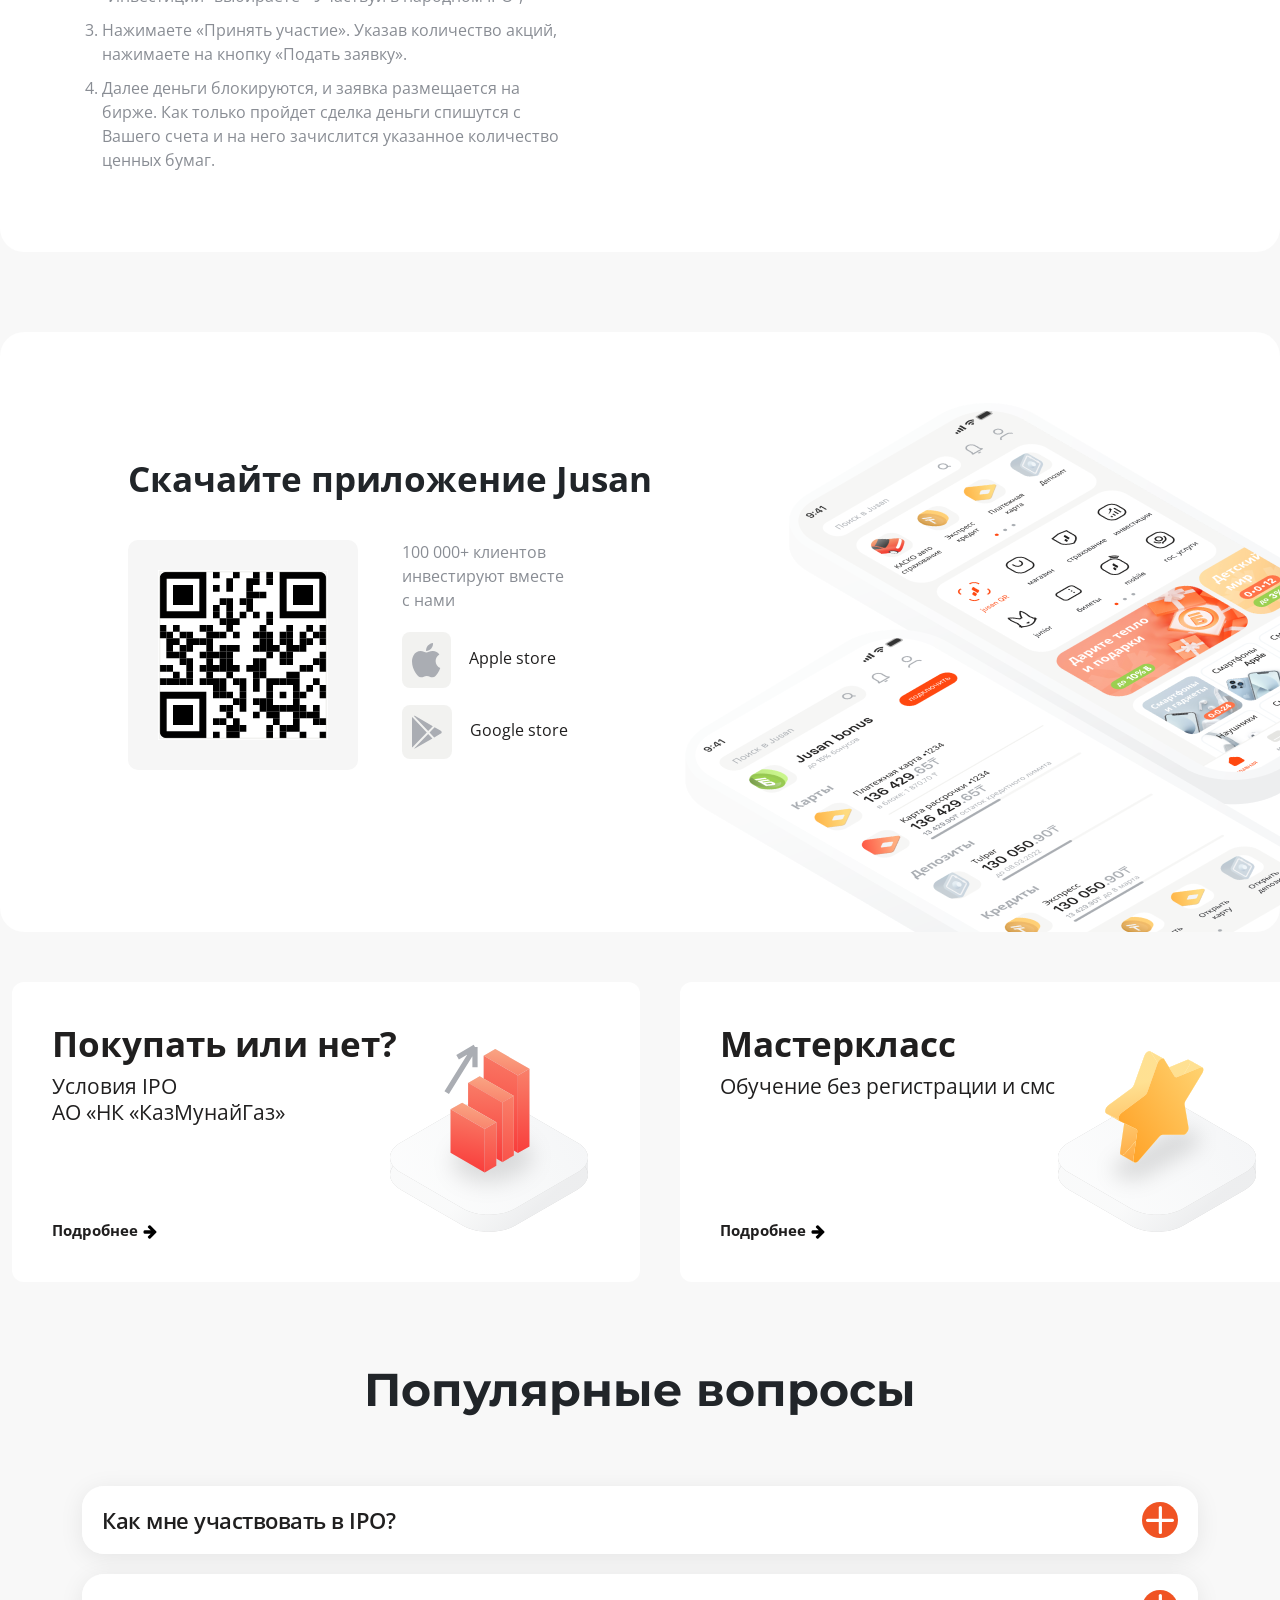
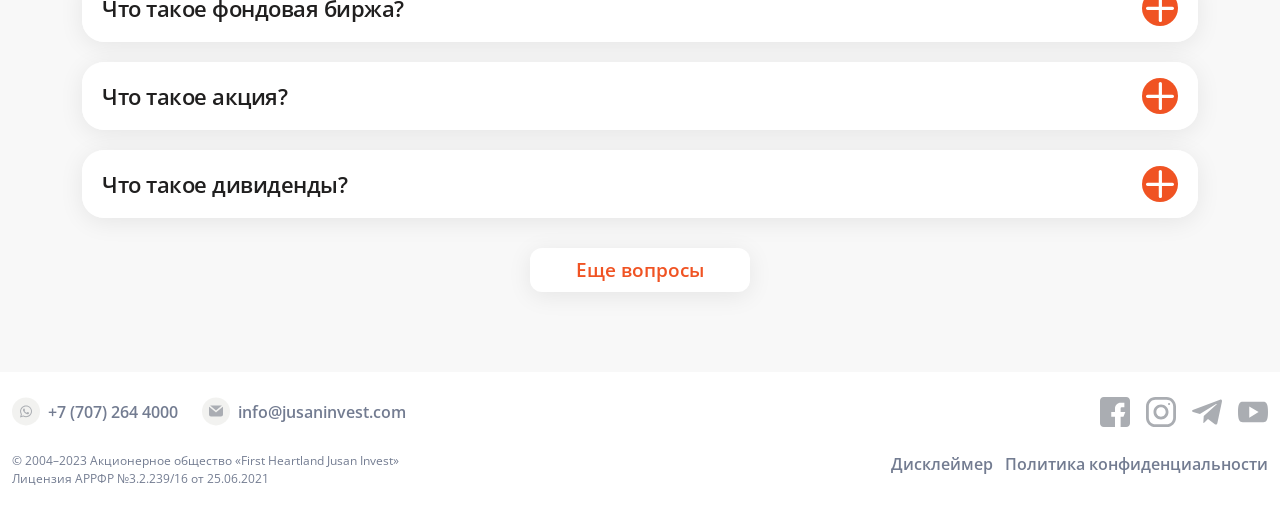
==== commit 9b152104: "year 2023" ====
--- a/index.html
+++ b/index.html
@@ -1175,7 +1175,7 @@
           <div class="container-fluid footer-copyright">
             <div class="d-flex flex-column-reverse justify-content-between align-items-start flex-md-row"> <!--footer-copyright-c-->
               <div class="footer-copyright-text">
-                  <div class="ji-body-xxs ji-cool_grey">© 2004–2022 Акционерное общество «First Heartland Jusan Invest» <br> Лицензия АРРФР №3.2.239/16 от 25.06.2021  </div>
+                  <div class="ji-body-xxs ji-cool_grey">© 2004–2023 Акционерное общество «First Heartland Jusan Invest» <br> Лицензия АРРФР №3.2.239/16 от 25.06.2021  </div>
                 </div>
               <div class="footer-after-nav-text text-center d-none d-xs-block d-lg-block">
                 <a href="disclaimer" class="ji-body-xs ms-2 ji-cool_grey ji-link">Дисклеймер</a>
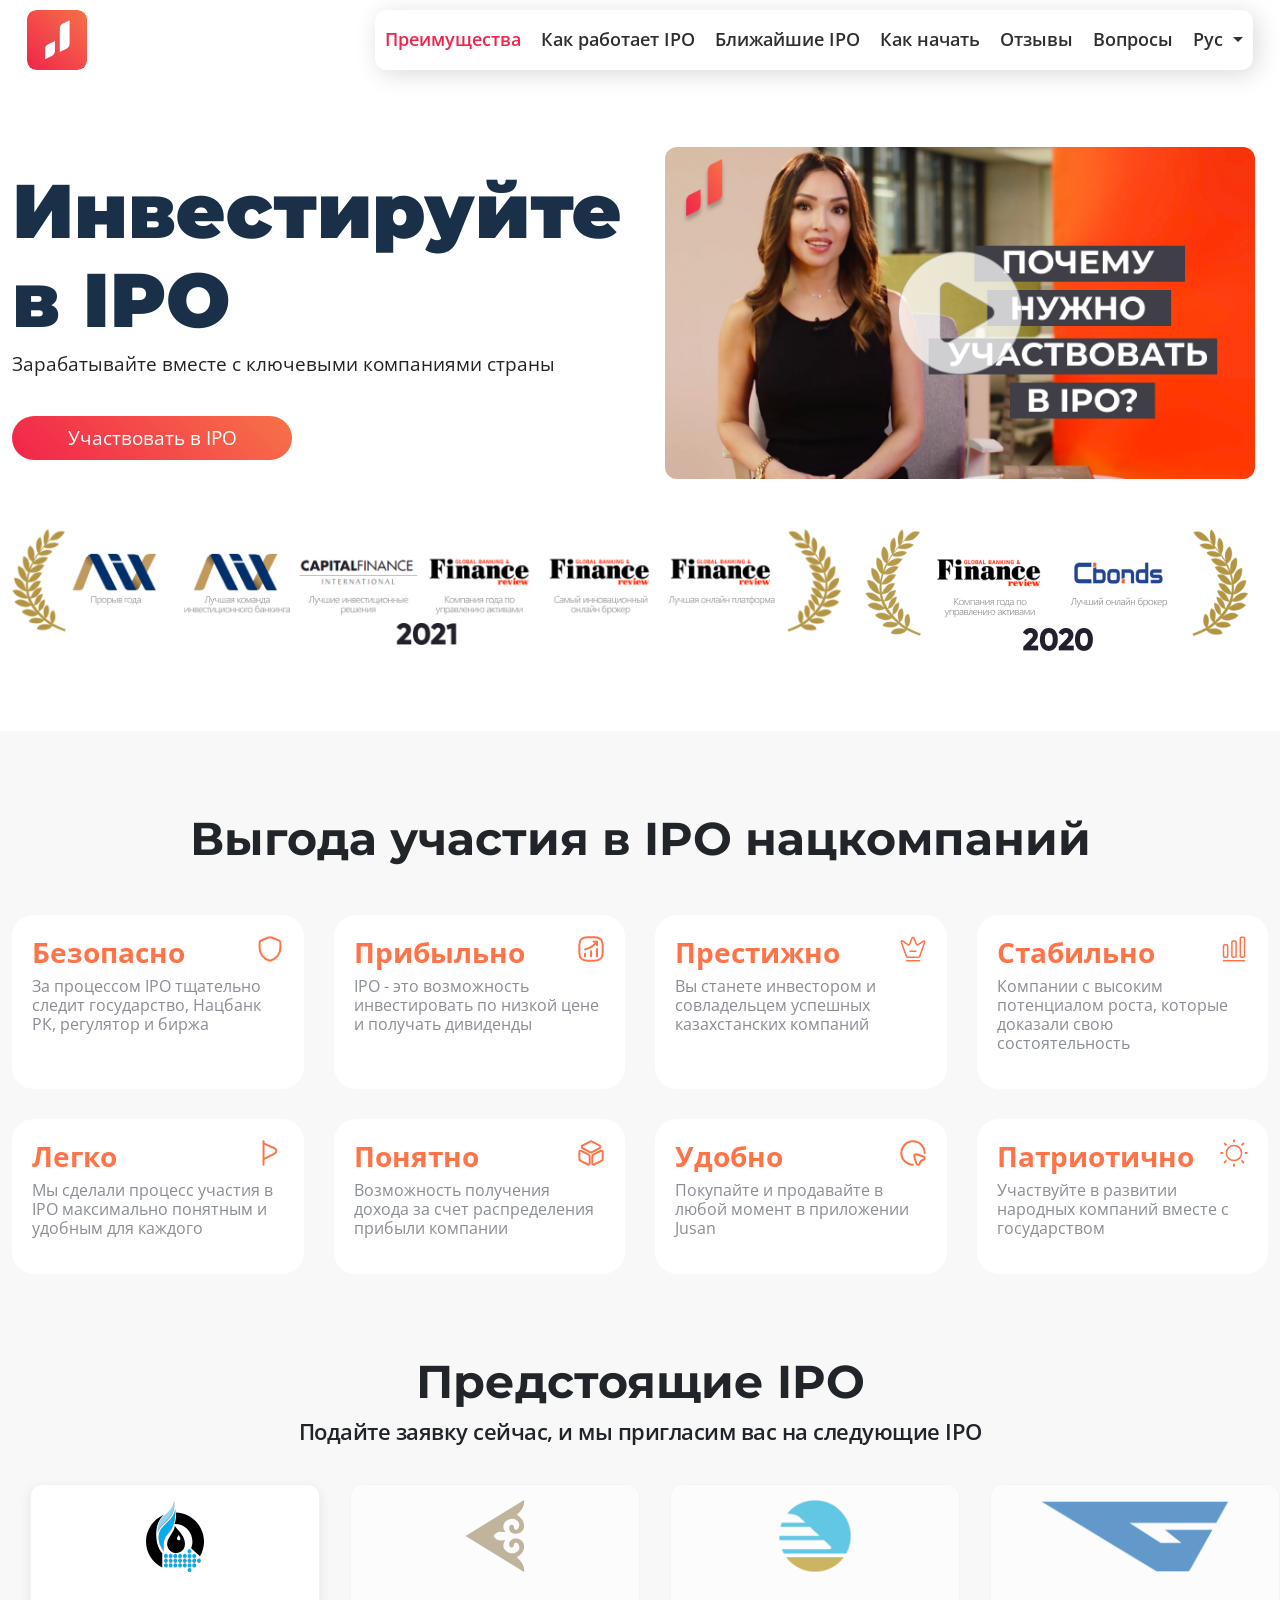
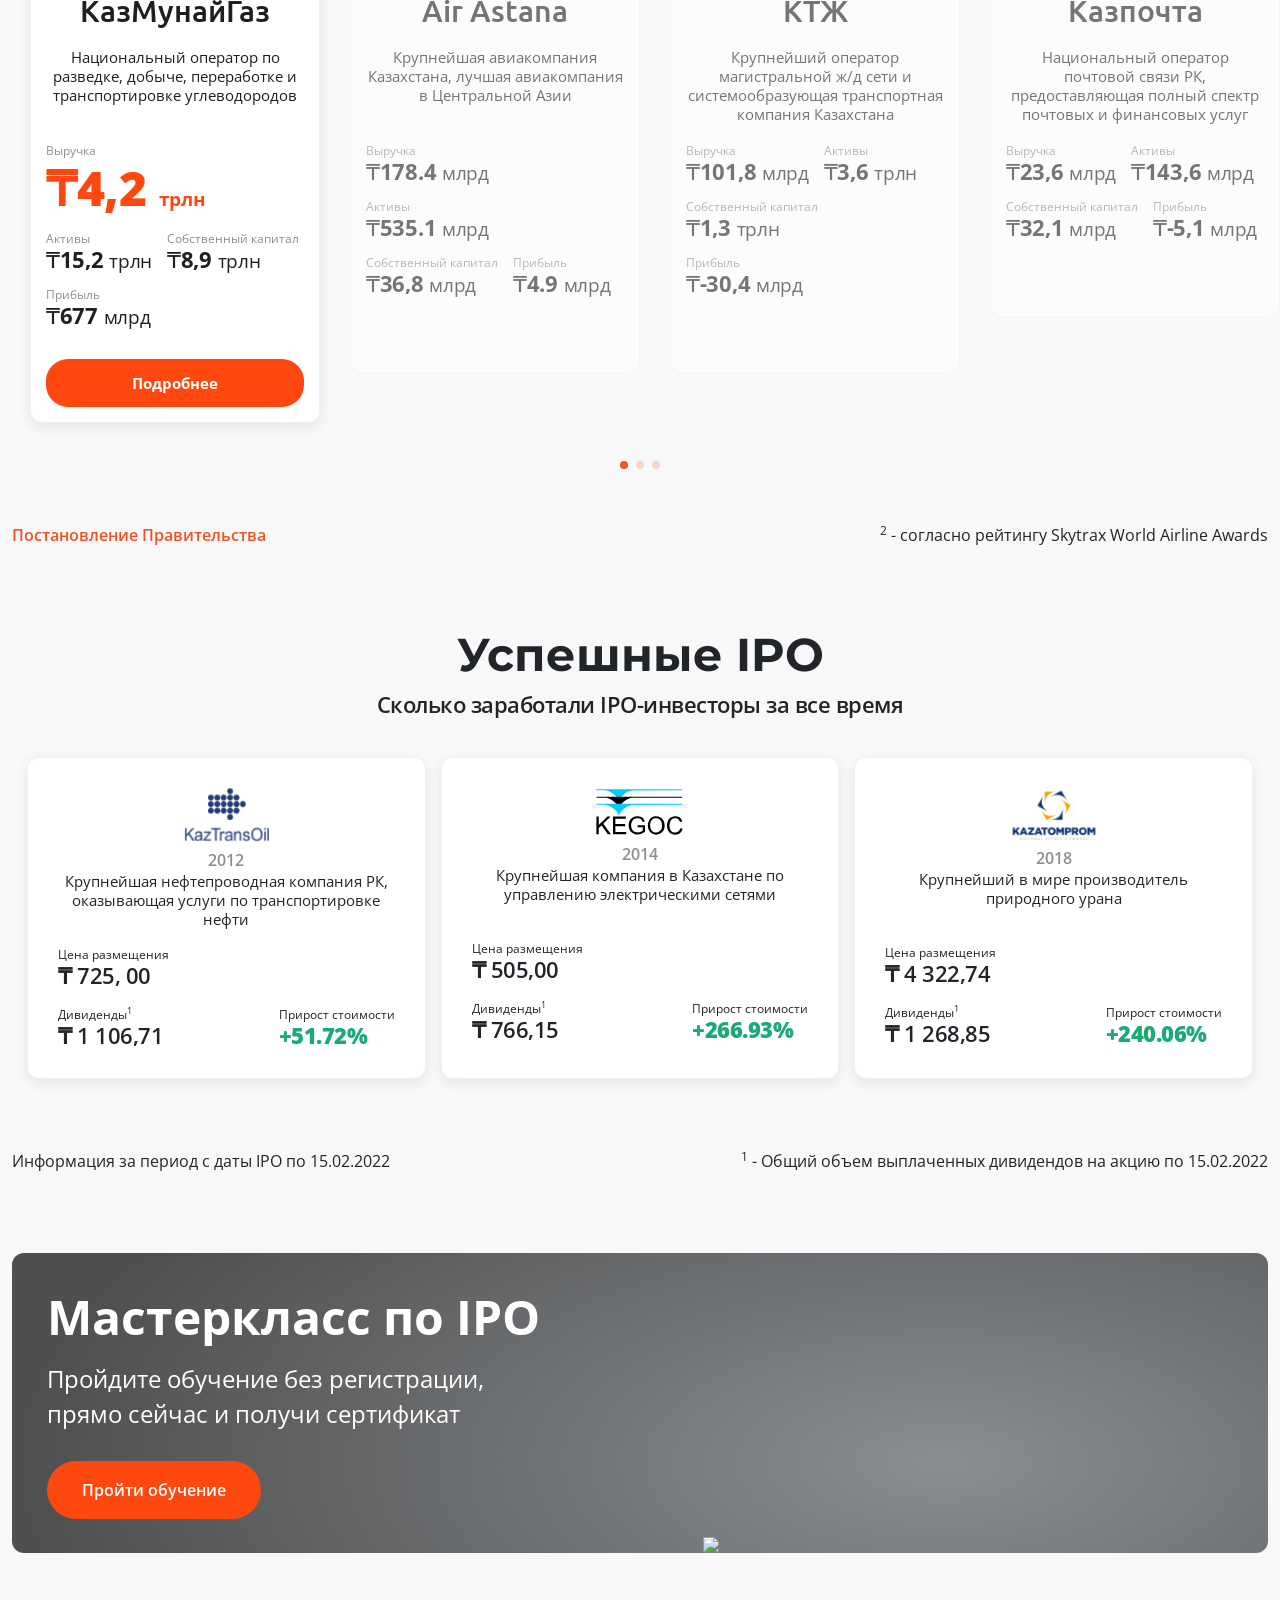
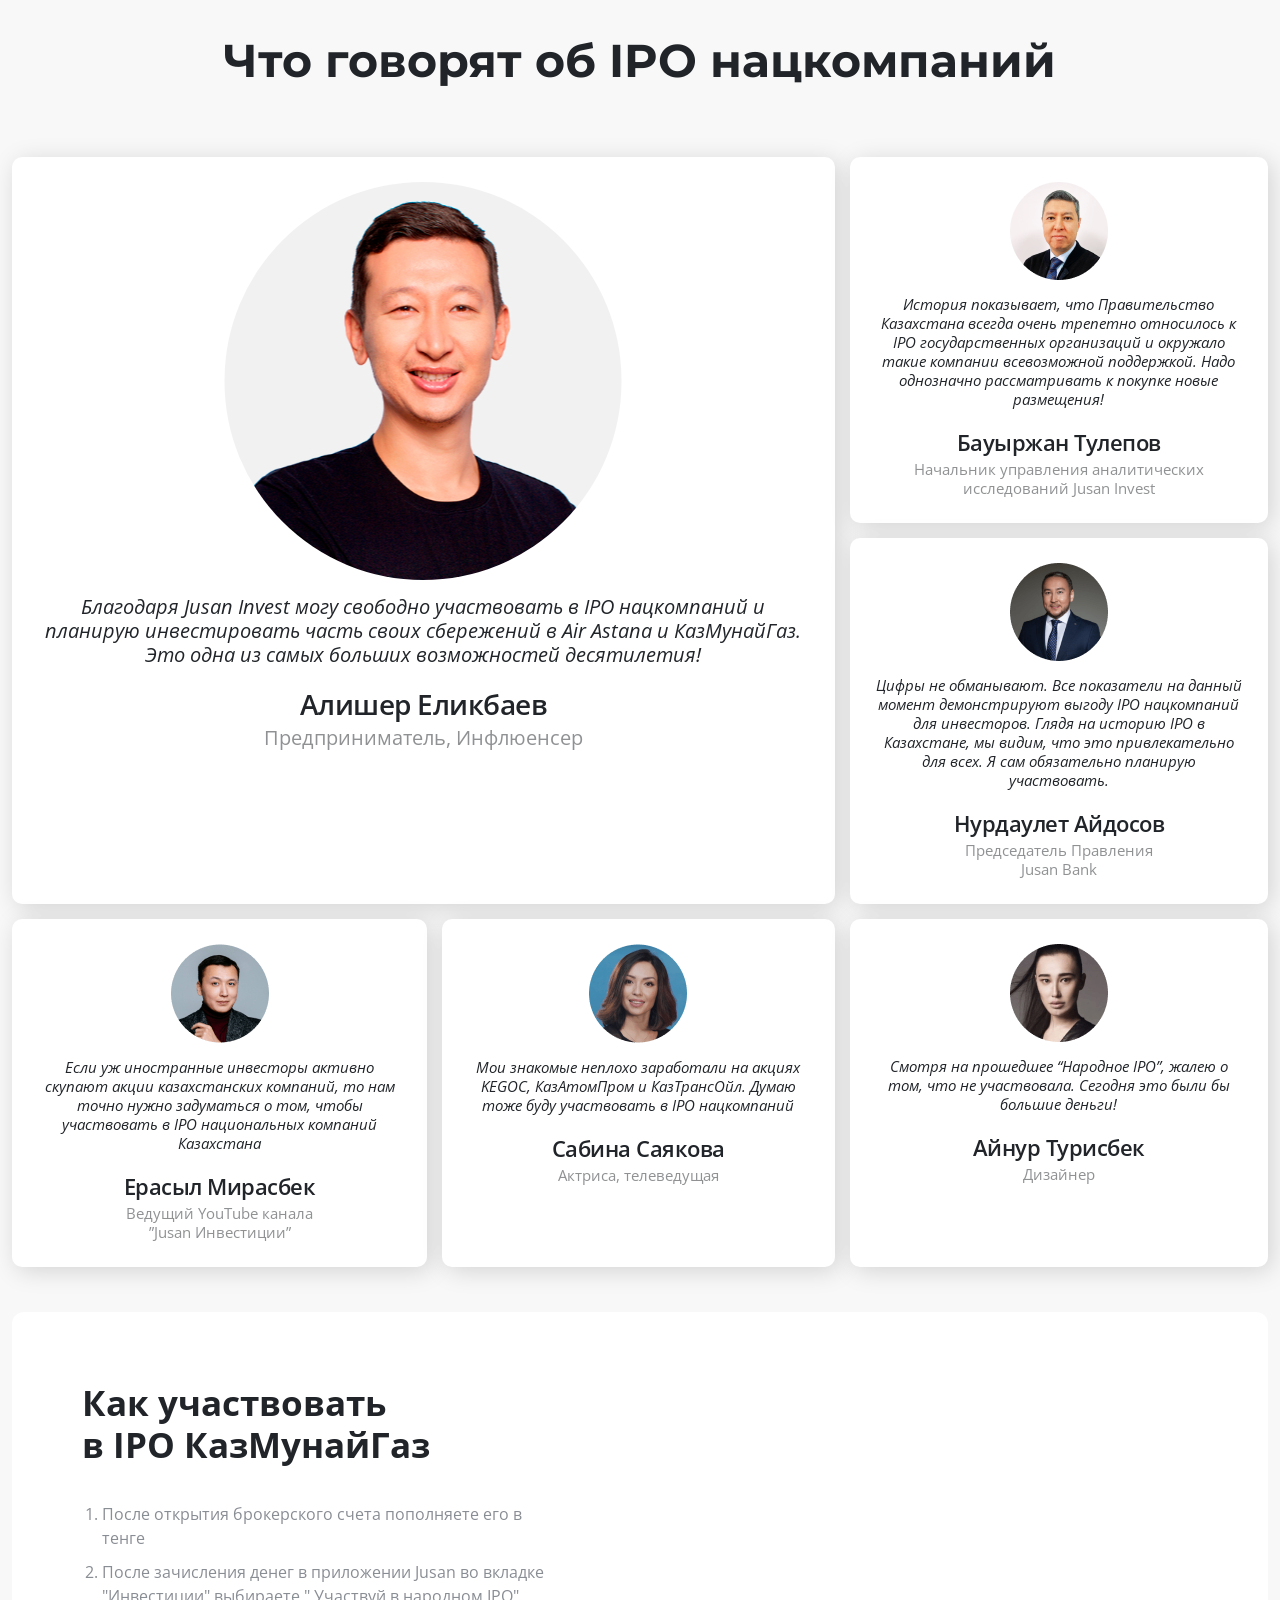
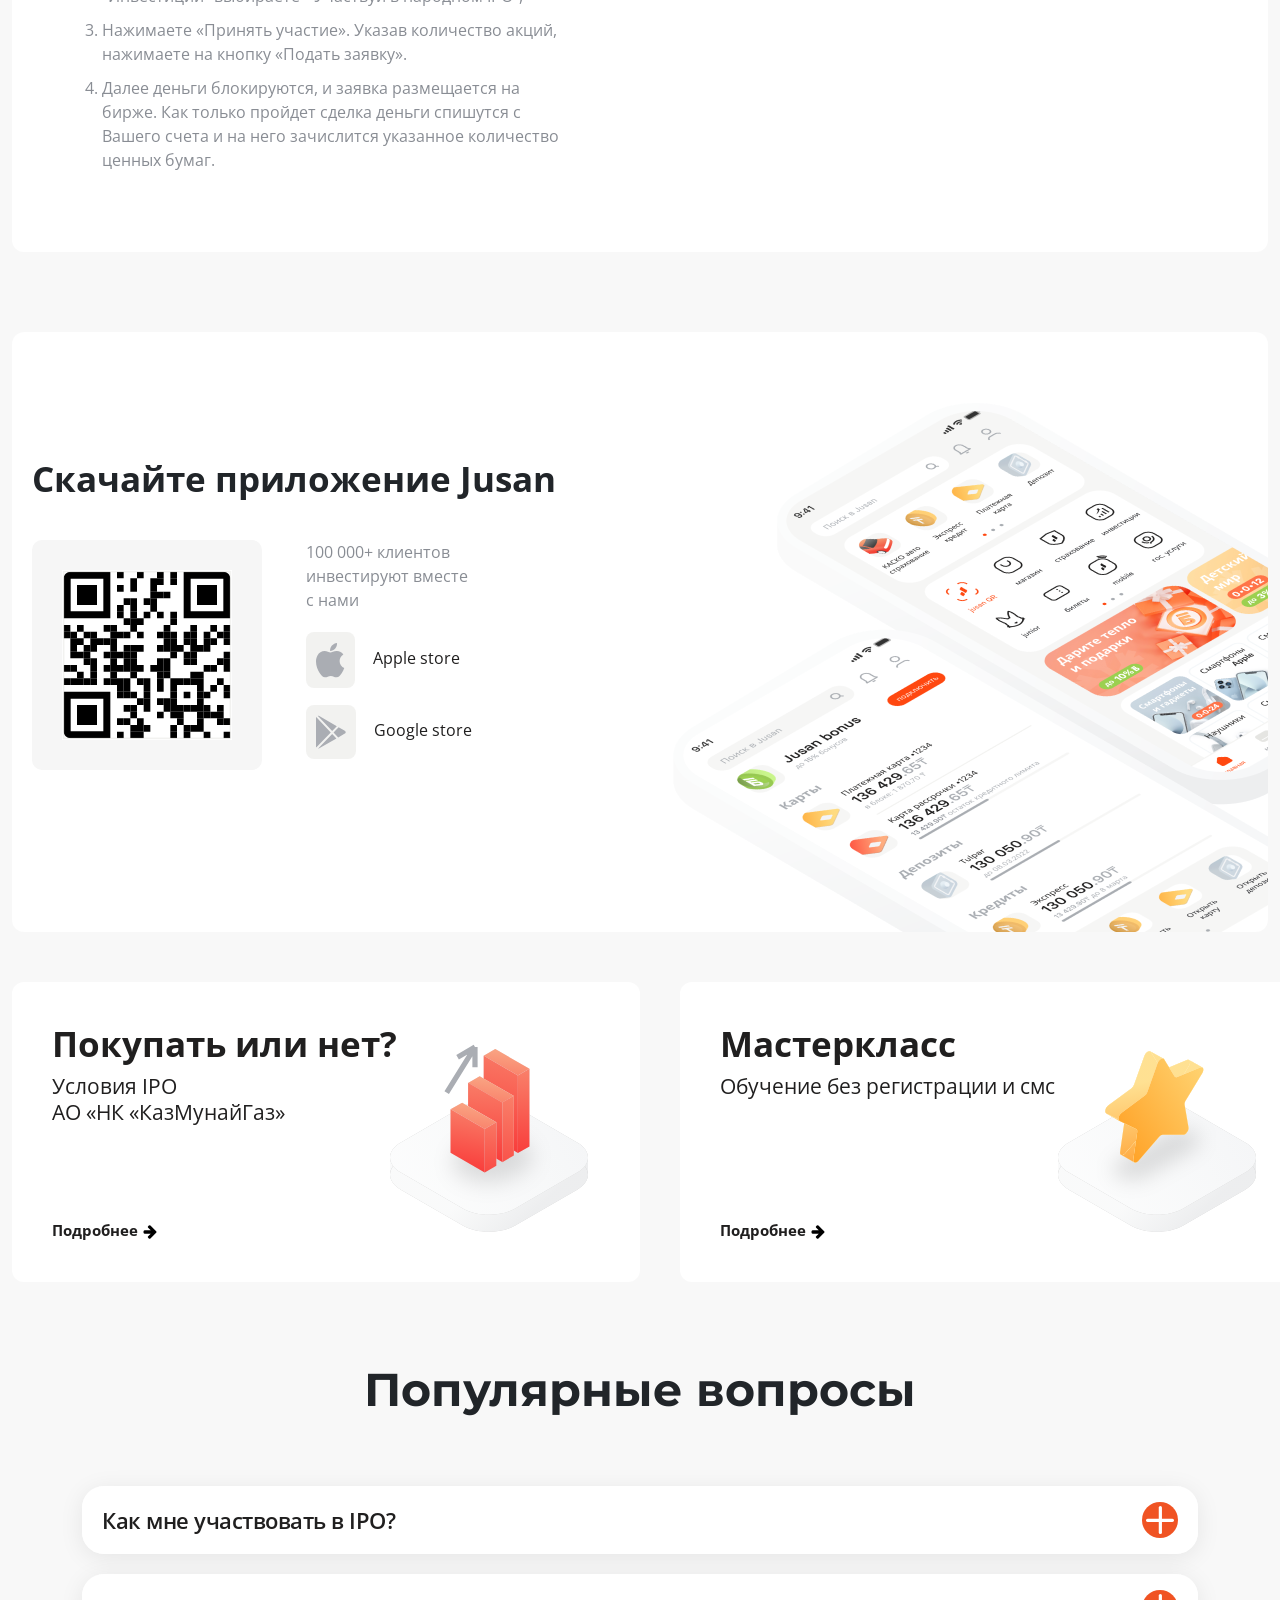
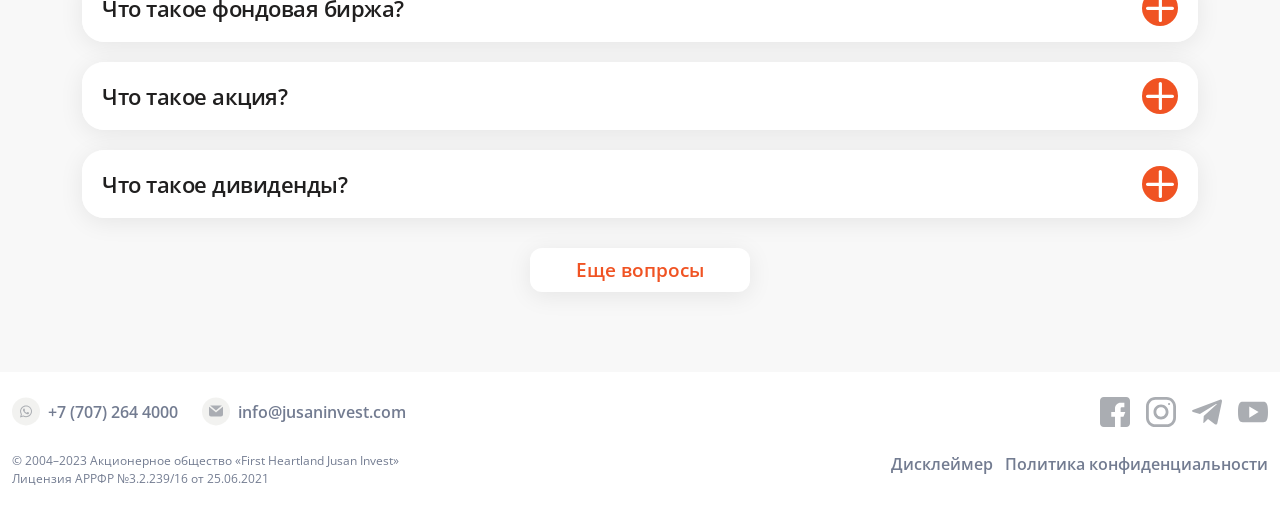
==== commit 9bc633db: "izm" ====
--- a/index.html
+++ b/index.html
@@ -636,8 +636,8 @@
 
     <!-- video -->
     <section class="ji-bg-gray" id="start">
-        <div class="container-fluid ji-bg-gray bg-wht-color ">
-            <div class="ji-inherit block-how">
+        <div class="container-fluid ji-bg-gray">
+            <div class="ji-inherit block-how bg-wht-color">
                 <div style="padding-right: 40px;">
                     <div class="fw-bold block-text-how">Как участвовать<br>в IPO КазМунайГаз</div>
                     <div>
@@ -668,8 +668,8 @@
          
         <!--prilojenie-->
         <section class="ji-bg-gray ji-section">
-            <div class="container-fluid ji-bg-gray bg-wht-color pril-ipo-sertf">
-                <div class="dis-flex mr-bot ji-inherit ip-qr ip-qr-serf">
+            <div class="container-fluid ji-bg-gray ">
+                <div class="dis-flex mr-bot ji-inherit ip-qr ip-qr-serf bg-wht-color pril-ipo-sertf">
                   <div class="qr-block-cont">
                       <div class="fw-bold qr-block-text">Скачайте приложение Jusan</div>
                       <div class="dis-flex align-items-start jus-content">
--- a/styles/new-style.css
+++ b/styles/new-style.css
@@ -1,5 +1,5 @@
 .services-section-item {
-    border-radius: 24px;
+    border-radius: 12px;
     padding: 35px;
     background: radial-gradient(
           73.2% 135.36% at 74.15% 69.72%,
@@ -115,10 +115,10 @@
 }
 .bg-wht-color {
     background-color: #fff;
-    border-radius: 24px;
+    border-radius: 12px;
 }
 .pril-ipo-sertf {
-    border-radius: 24px;
+    border-radius: 12px;
     background-image: url(/assets/images/pril-jusan-phone.png);
     position: relative;
     height: 600px;
@@ -134,6 +134,9 @@
   line-height: 42px;
   margin-bottom: 40px;
 }
+.qr-block-cont {
+  padding: 0 20px;
+}
 .title-countdown {
   padding-bottom: 10px;
   font-size: 15px;
@@ -168,7 +171,7 @@
   margin-top: 20px;
 }
 .ip-qr {
-  max-width: 1024px;
+  /* max-width: 1024px; */
   margin: auto;
 }
 .ip-qr-serf {
@@ -414,8 +417,7 @@
     margin-bottom: 30px;
   }
   .block-how {
-    padding-left: 0;
-    padding-right: 0;
+    padding: 40px 20px;
     display: block;
   }
   .video {
@@ -429,7 +431,6 @@
   @media (max-width: 768px) {
     .services-section-item {
       padding: 24px;
-      border-radius: 16px;
     }
     .service-title {
       font-size: 26px;
